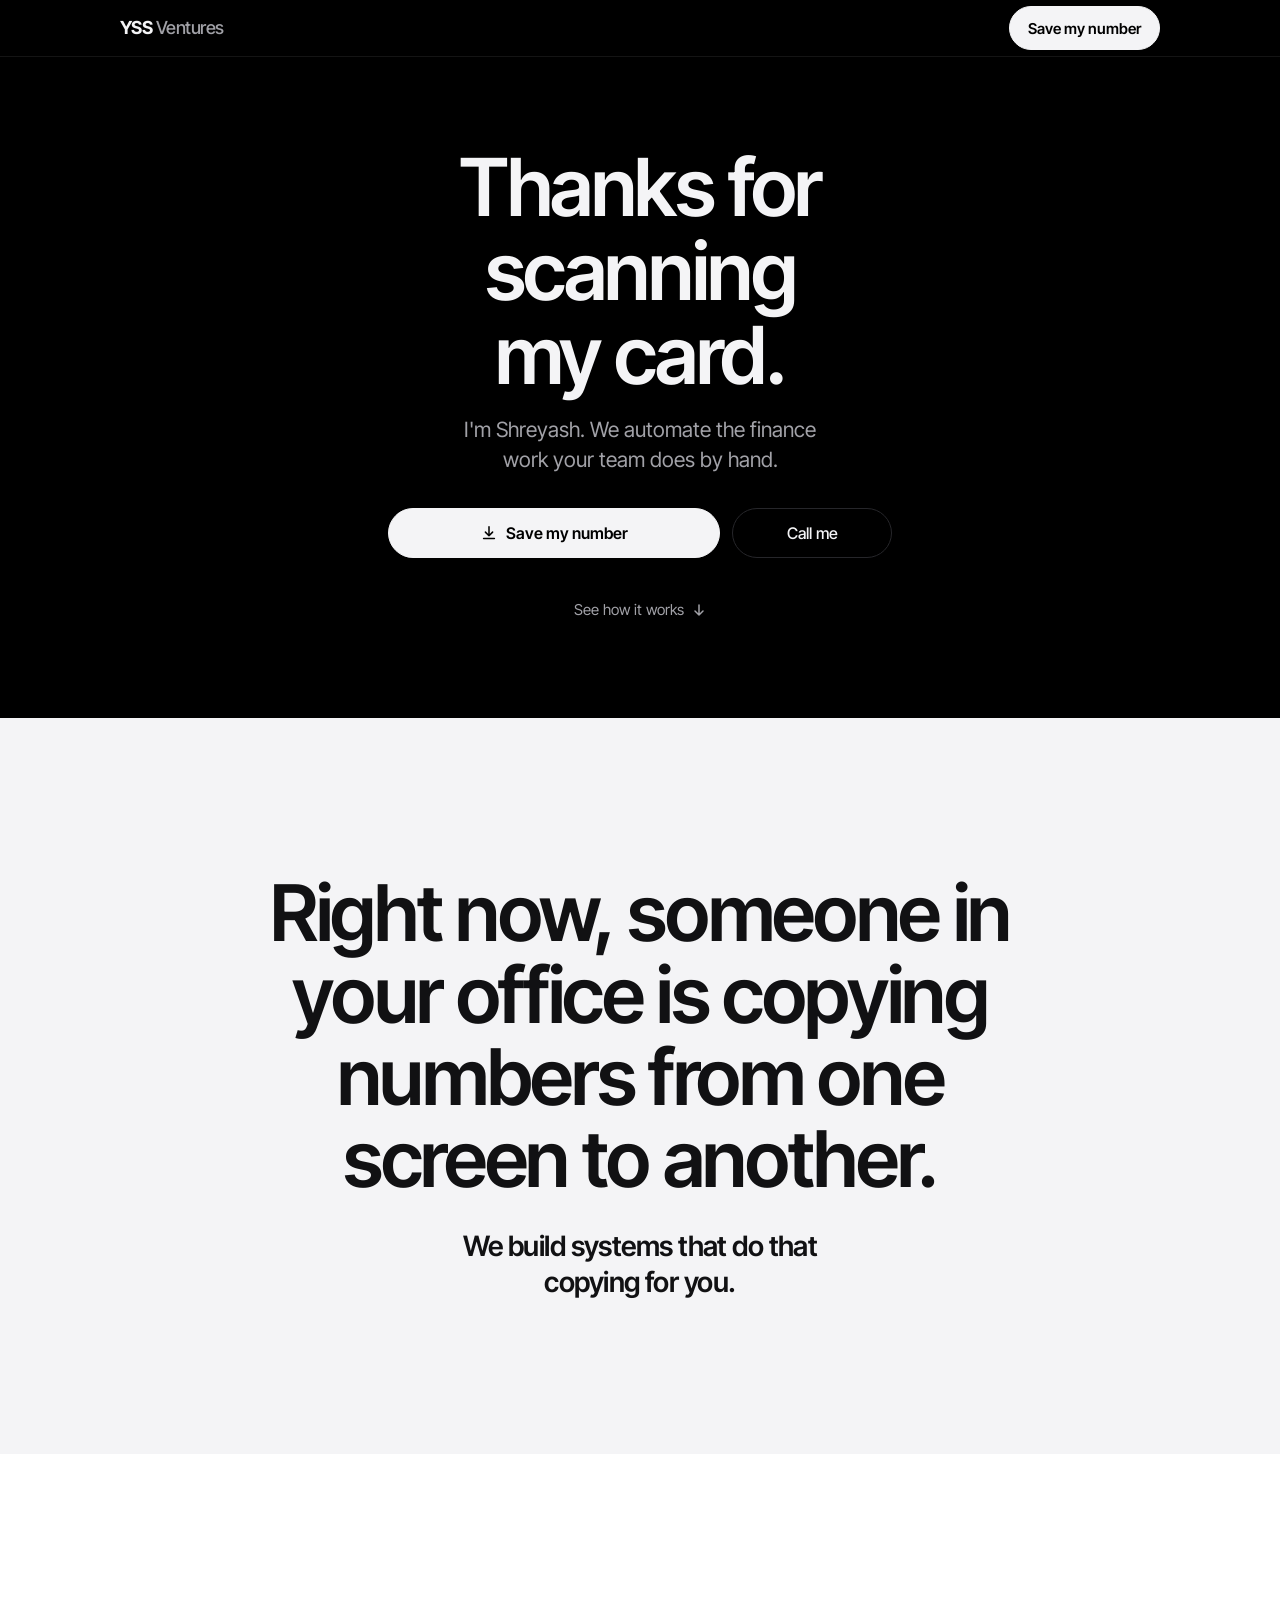
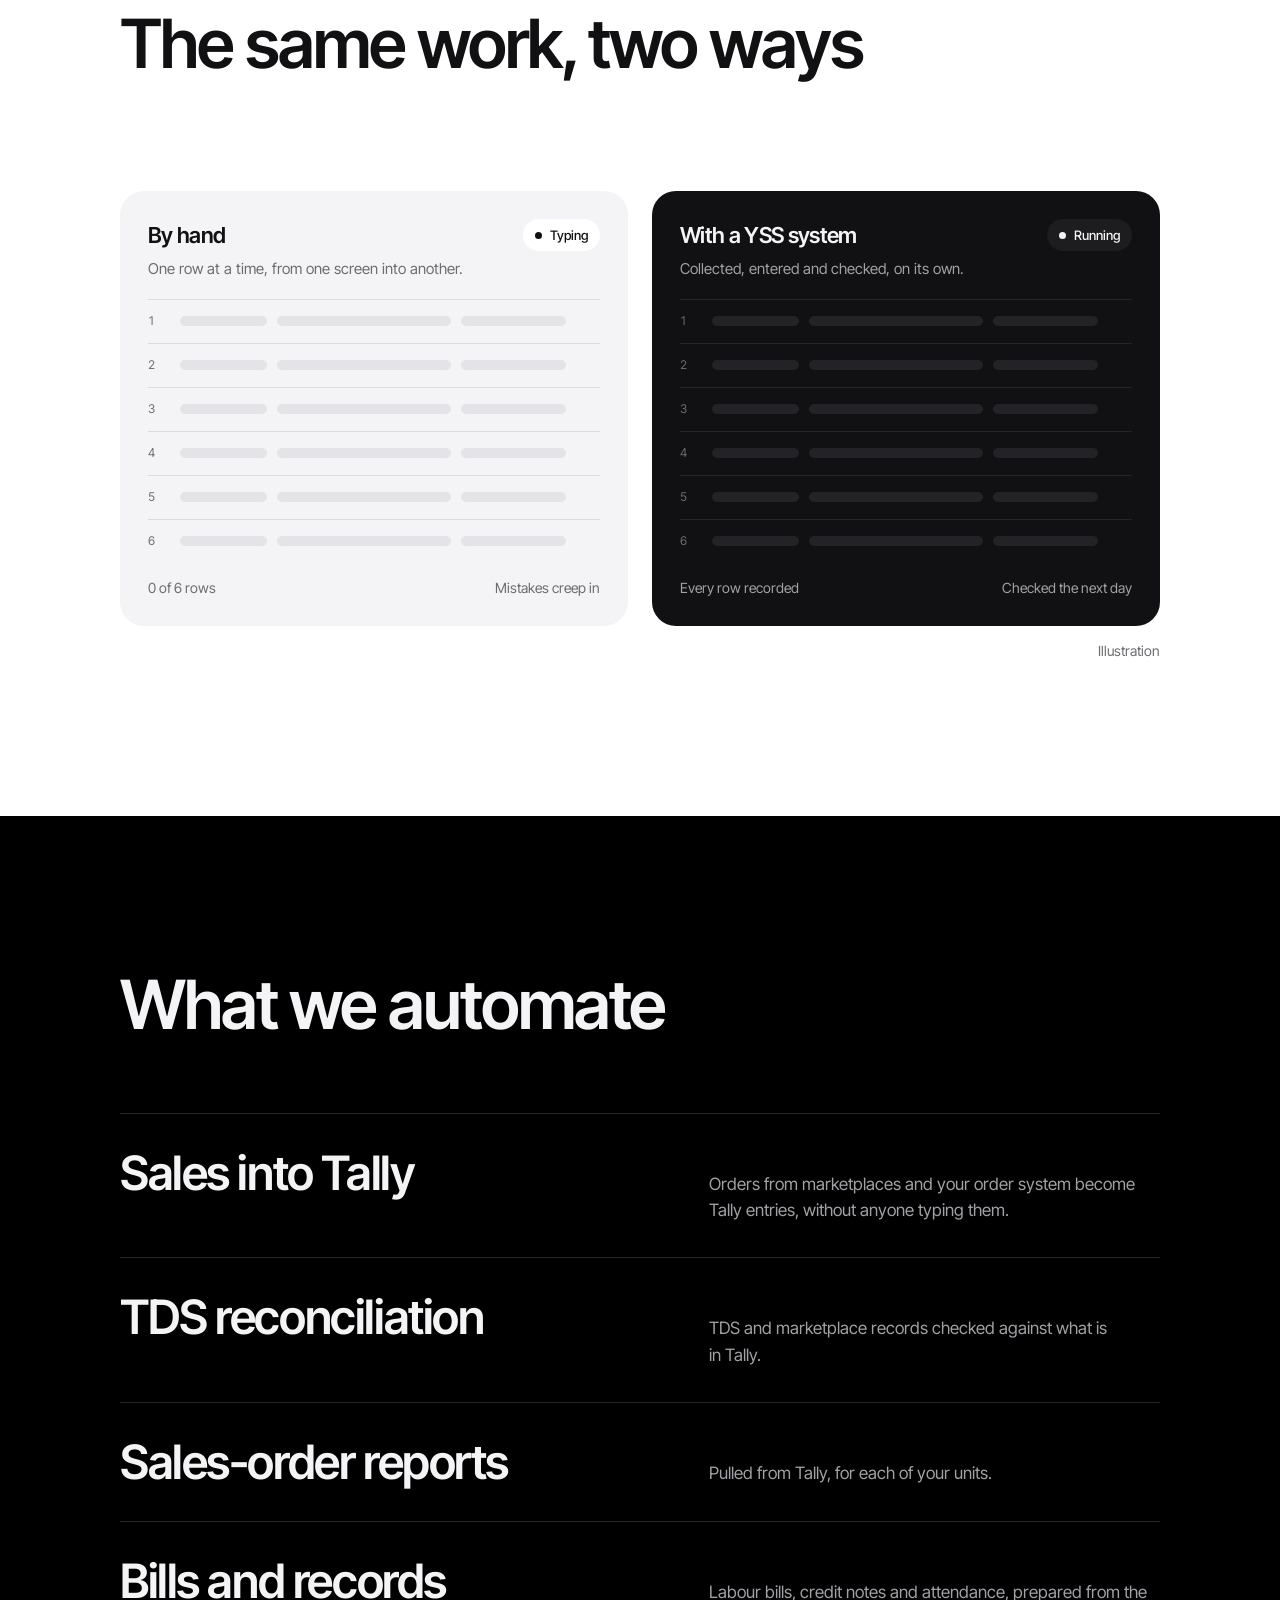
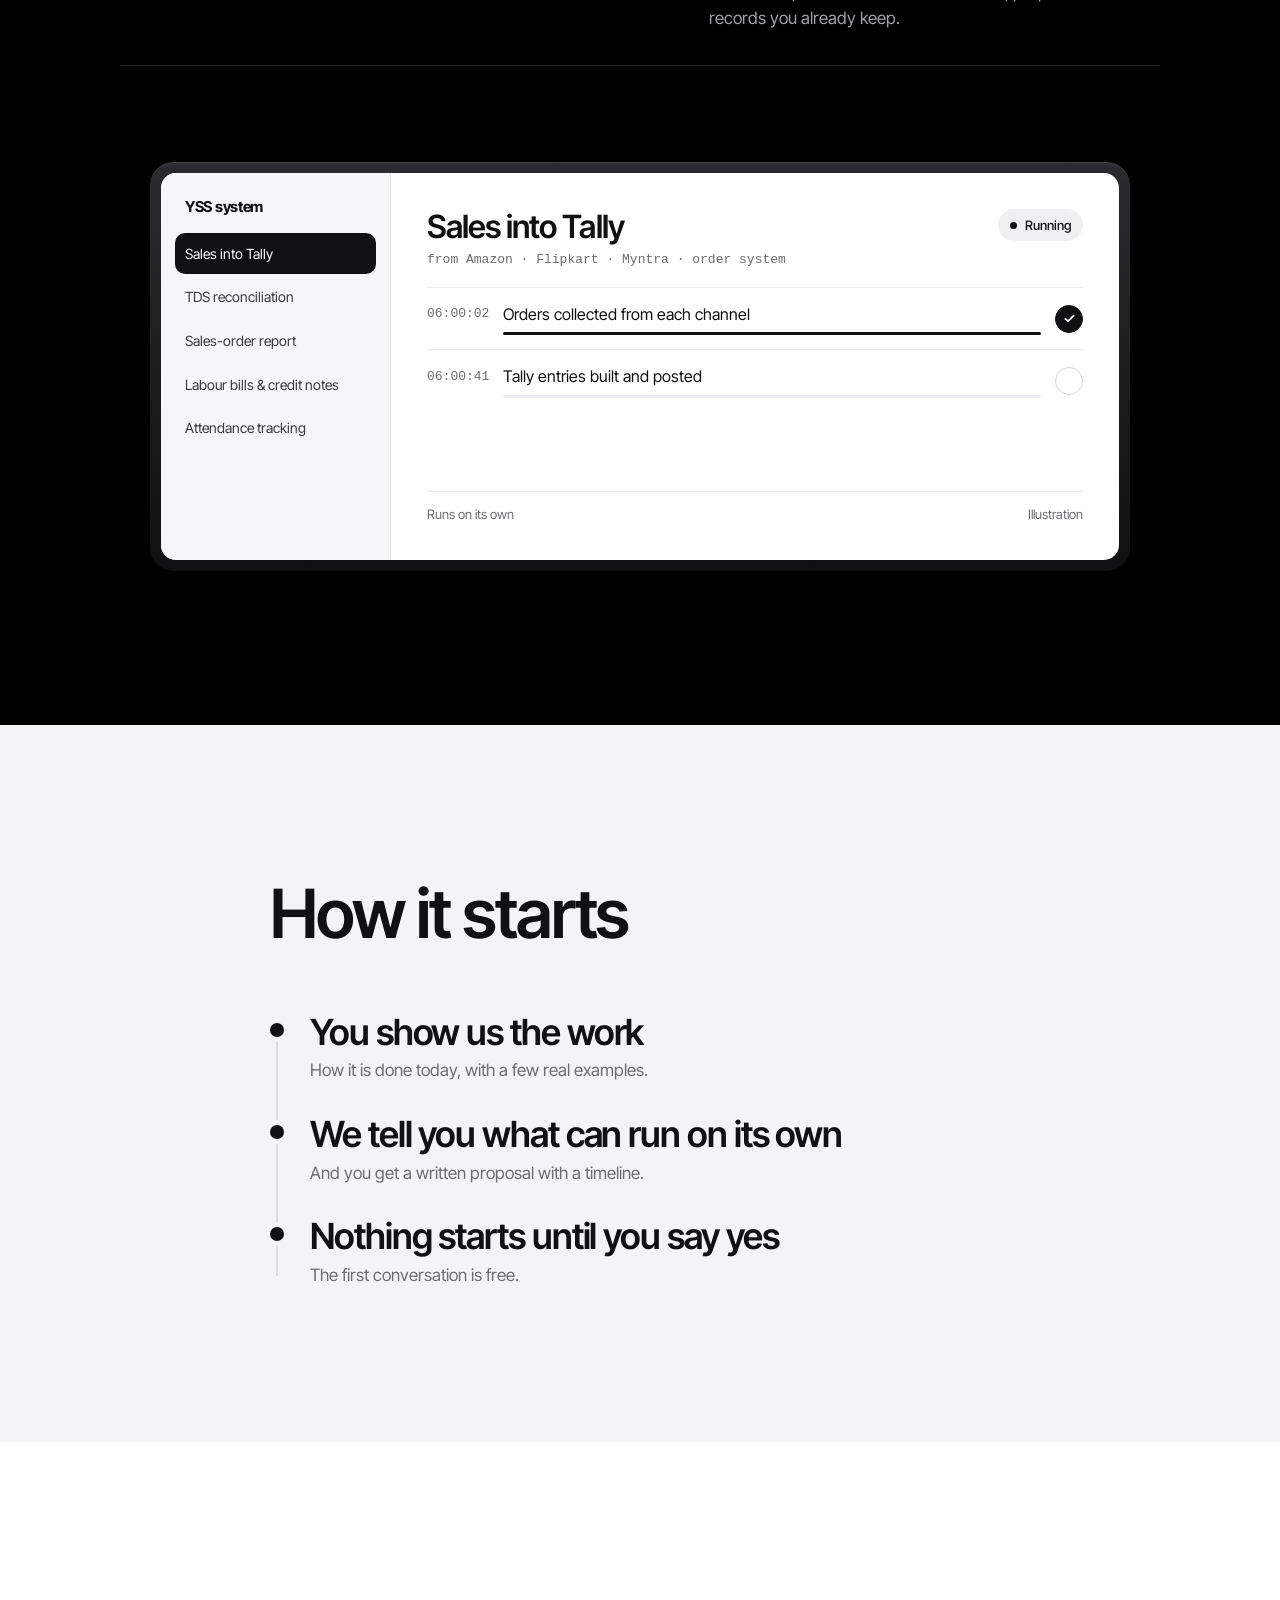
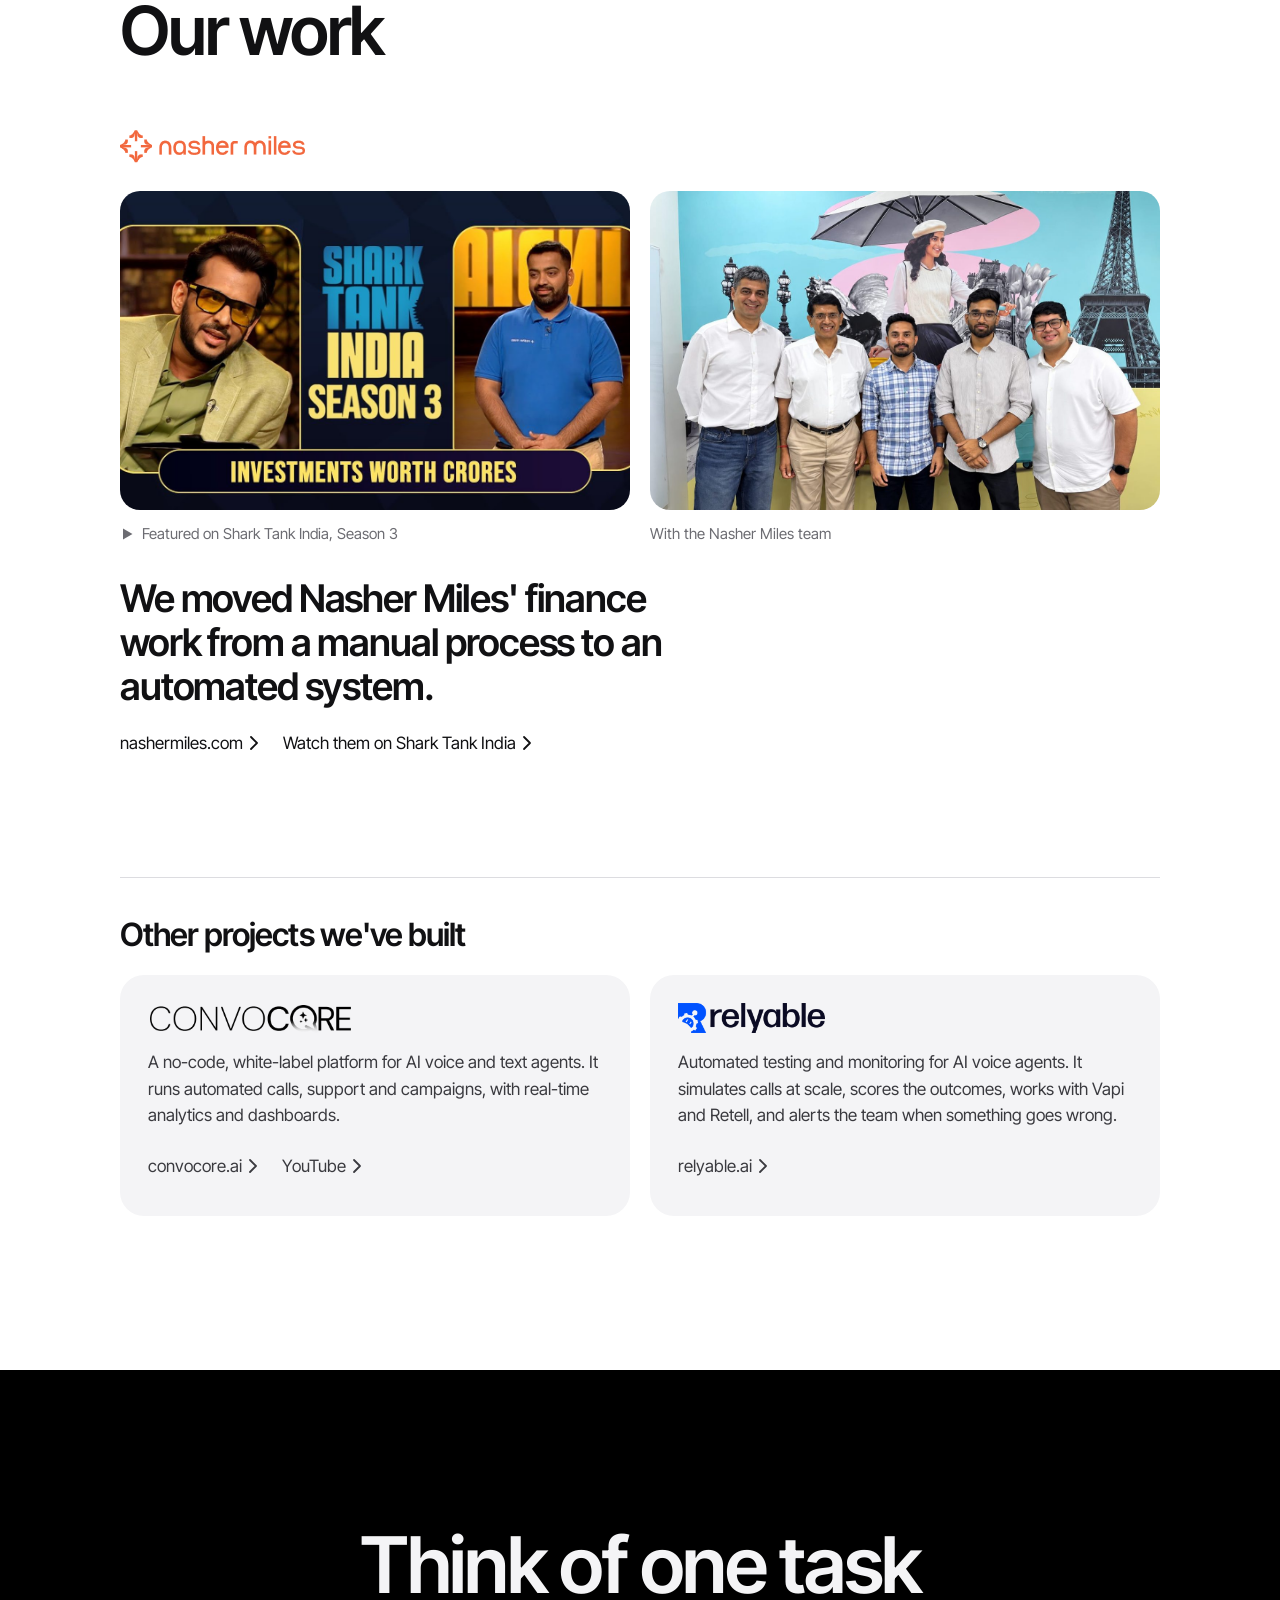
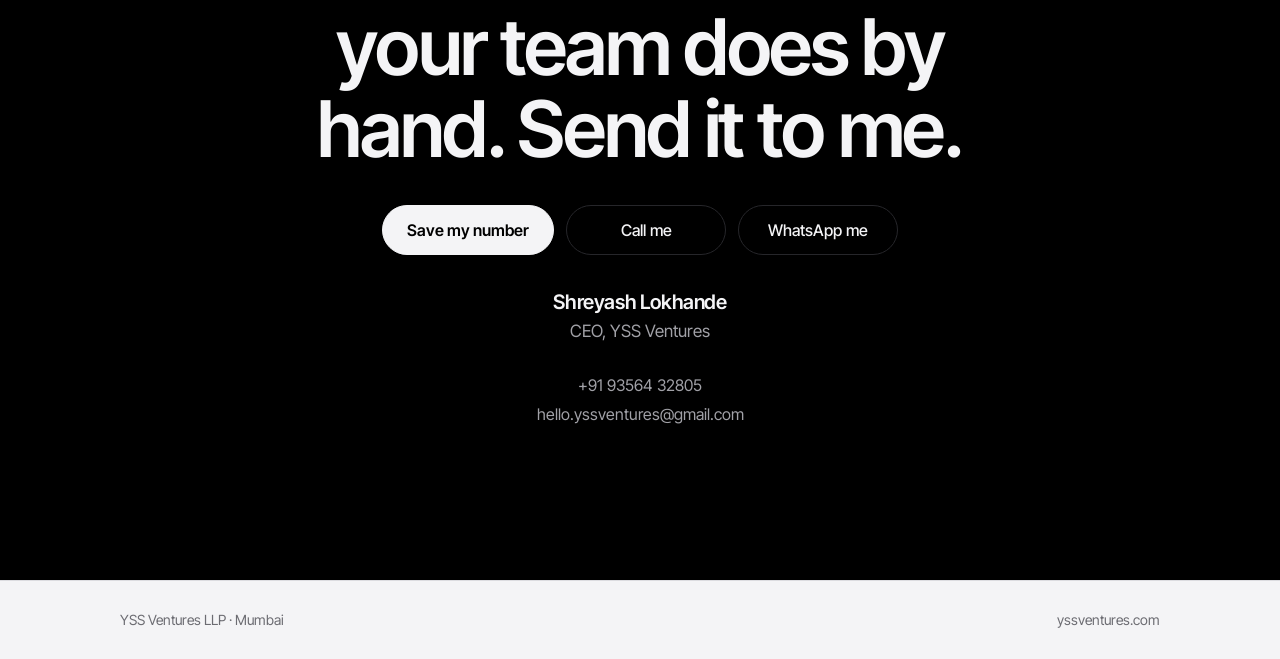
==== card/index.html @ ba441ec0 "Card page: remove the 30-second video section for now" ====
<!doctype html>
<html lang="en">
<head>
<meta charset="utf-8">
<meta name="viewport" content="width=device-width, initial-scale=1, viewport-fit=cover">
<title>Shreyash Lokhande · YSS Ventures</title>
<meta name="description" content="Thanks for scanning my card. We automate the finance work your team does by hand. Save my number or call me.">
<meta name="theme-color" content="#000000">
<meta property="og:title" content="Shreyash Lokhande · YSS Ventures">
<meta property="og:description" content="We automate the finance work your team does by hand.">
<meta property="og:url" content="https://yssventures.com/card/">
<meta property="og:type" content="website">
<meta name="robots" content="noindex">
<link rel="icon" href="data:image/svg+xml,%3Csvg xmlns='http://www.w3.org/2000/svg' viewBox='0 0 32 32'%3E%3Crect width='32' height='32' rx='7' fill='%23000'/%3E%3Ctext x='16' y='22' text-anchor='middle' font-family='Arial' font-weight='700' font-size='15' fill='%23fff'%3EY%3C/text%3E%3C/svg%3E">
<link rel="preload" href="/assets/inter-tight.woff2" as="font" type="font/woff2" crossorigin>
<link rel="stylesheet" href="/assets/site.css?v=3">
<link rel="stylesheet" href="card.css?v=4">
</head>
<body>

<header class="nav">
  <div class="wrap nav-in">
    <a class="mark" href="/">YSS <span>Ventures</span></a>
    <a class="btn" href="shreyash-lokhande.vcf" download="Shreyash Lokhande - YSS Ventures.vcf">Save my number</a>
  </div>
</header>

<main>
  <!-- 1. Thanks -->
  <section class="card-hero dark" aria-labelledby="title">
    <div class="wrap center">
      <h1 id="title">Thanks for scanning my card.</h1>
      <p class="sec-lede">I'm Shreyash. We automate the finance work your team does by hand.</p>
      <div class="btns">
        <a class="btn primary" href="shreyash-lokhande.vcf" download="Shreyash Lokhande - YSS Ventures.vcf">
          <svg width="18" height="18" viewBox="0 0 20 20" fill="none" aria-hidden="true"><path d="M10 3v10m0 0l-4-4m4 4l4-4M4 16h12" stroke="currentColor" stroke-width="1.7" stroke-linecap="round" stroke-linejoin="round"/></svg>
          Save my number
        </a>
        <a class="btn" href="tel:+919356432805">Call me</a>
      </div>
      <p class="scroll-hint">See how it works <svg width="14" height="14" viewBox="0 0 14 14" fill="none" aria-hidden="true"><path d="M7 2v10m0 0L3 8m4 4l4-4" stroke="currentColor" stroke-width="1.5" stroke-linecap="round" stroke-linejoin="round"/></svg></p>
    </div>
  </section>

  <!-- 3. The statement -->
  <section class="sec light statement" aria-labelledby="st-title">
    <div class="wrap center">
      <h2 class="scrub" id="st-title">Right now, someone in your office is copying numbers from one screen to another.</h2>
      <p class="then reveal">We build systems that do that copying for you.</p>
    </div>
  </section>

  <!-- 4. The same work, by hand and by a system -->
  <section class="sec white" aria-labelledby="vs-title">
    <div class="wrap">
      <h2 class="sec-title reveal" id="vs-title">The same work, two ways</h2>
      <p class="sec-lede reveal">Sales from your marketplaces, entered into Tally.</p>
      <div class="versus reveal">
        <div class="pane manual" id="pane-manual">
          <div class="pane-head"><h3>By hand</h3><span class="chip" id="chip-manual">Typing</span></div>
          <p class="pane-sub">One row at a time, from one screen into another.</p>
          <ol class="rows" aria-hidden="true">
            <li><span class="n">1</span><span class="c"><i></i><span class="caret"></span></span><span class="c"><i></i></span><span class="c"><i></i></span><span class="ok"></span></li>
            <li><span class="n">2</span><span class="c"><i></i></span><span class="c"><i></i></span><span class="c"><i></i></span><span class="ok"></span></li>
            <li><span class="n">3</span><span class="c"><i></i></span><span class="c"><i></i></span><span class="c"><i></i></span><span class="ok"></span></li>
            <li><span class="n">4</span><span class="c"><i></i></span><span class="c"><i></i></span><span class="c"><i></i></span><span class="ok"></span></li>
            <li><span class="n">5</span><span class="c"><i></i></span><span class="c"><i></i></span><span class="c"><i></i></span><span class="ok"></span></li>
            <li><span class="n">6</span><span class="c"><i></i></span><span class="c"><i></i></span><span class="c"><i></i></span><span class="ok"></span></li>
          </ol>
          <div class="pane-foot"><span id="count-manual">0 of 6 rows</span><span>Mistakes creep in</span></div>
        </div>
        <div class="pane auto" id="pane-auto">
          <div class="pane-head"><h3>With a YSS system</h3><span class="chip" id="chip-auto">Running</span></div>
          <p class="pane-sub">Collected, entered and checked, on its own.</p>
          <ol class="rows" aria-hidden="true">
            <li><span class="n">1</span><span class="c"><i></i></span><span class="c"><i></i></span><span class="c"><i></i></span><span class="ok"><svg width="12" height="12" viewBox="0 0 16 16" fill="none"><path d="M3 8.5l3.2 3L13 4.5" stroke="currentColor" stroke-width="2.4" stroke-linecap="round" stroke-linejoin="round"/></svg></span></li>
            <li><span class="n">2</span><span class="c"><i></i></span><span class="c"><i></i></span><span class="c"><i></i></span><span class="ok"><svg width="12" height="12" viewBox="0 0 16 16" fill="none"><path d="M3 8.5l3.2 3L13 4.5" stroke="currentColor" stroke-width="2.4" stroke-linecap="round" stroke-linejoin="round"/></svg></span></li>
            <li><span class="n">3</span><span class="c"><i></i></span><span class="c"><i></i></span><span class="c"><i></i></span><span class="ok"><svg width="12" height="12" viewBox="0 0 16 16" fill="none"><path d="M3 8.5l3.2 3L13 4.5" stroke="currentColor" stroke-width="2.4" stroke-linecap="round" stroke-linejoin="round"/></svg></span></li>
            <li><span class="n">4</span><span class="c"><i></i></span><span class="c"><i></i></span><span class="c"><i></i></span><span class="ok"><svg width="12" height="12" viewBox="0 0 16 16" fill="none"><path d="M3 8.5l3.2 3L13 4.5" stroke="currentColor" stroke-width="2.4" stroke-linecap="round" stroke-linejoin="round"/></svg></span></li>
            <li><span class="n">5</span><span class="c"><i></i></span><span class="c"><i></i></span><span class="c"><i></i></span><span class="ok"><svg width="12" height="12" viewBox="0 0 16 16" fill="none"><path d="M3 8.5l3.2 3L13 4.5" stroke="currentColor" stroke-width="2.4" stroke-linecap="round" stroke-linejoin="round"/></svg></span></li>
            <li><span class="n">6</span><span class="c"><i></i></span><span class="c"><i></i></span><span class="c"><i></i></span><span class="ok"><svg width="12" height="12" viewBox="0 0 16 16" fill="none"><path d="M3 8.5l3.2 3L13 4.5" stroke="currentColor" stroke-width="2.4" stroke-linecap="round" stroke-linejoin="round"/></svg></span></li>
          </ol>
          <div class="pane-foot"><span>Every row recorded</span><span>Checked the next day</span></div>
        </div>
      </div>
      <p class="versus-note">Illustration</p>
    </div>
  </section>

  <!-- 5. What we automate -->
  <section class="sec dark" aria-labelledby="jobs-title">
    <div class="wrap">
      <h2 class="sec-title reveal" id="jobs-title">What we automate</h2>
      <ul class="jobs">
        <li class="reveal"><h3>Sales into Tally</h3><p>Orders from marketplaces and your order system become Tally entries, without anyone typing them.</p></li>
        <li class="reveal"><h3>TDS reconciliation</h3><p>TDS and marketplace records checked against what is in Tally.</p></li>
        <li class="reveal"><h3>Sales-order reports</h3><p>Pulled from Tally, for each of your units.</p></li>
        <li class="reveal"><h3>Bills and records</h3><p>Labour bills, credit notes and attendance, prepared from the records you already keep.</p></li>
      </ul>

      <div class="stage">
        <figure class="device" aria-label="Illustration: a YSS system working through finance jobs">
          <div class="screen">
            <div class="app">
              <aside class="app-side" aria-hidden="true">
                <p class="app-brand">YSS system</p>
                <ul class="app-jobs" id="jobs">
                  <li class="on">Sales into Tally</li>
                  <li>TDS reconciliation</li>
                  <li>Sales-order report</li>
                  <li>Labour bills &amp; credit notes</li>
                  <li>Attendance tracking</li>
                </ul>
              </aside>
              <div class="app-main">
                <div class="app-top">
                  <div>
                    <p class="app-job" id="job">Sales into Tally</p>
                    <p class="app-from" id="from">from Amazon · Flipkart · Myntra · order system</p>
                  </div>
                  <span class="app-state" id="state">Posted</span>
                </div>
                <ol class="app-steps" id="steps">
                  <li class="done"><time>06:00:02</time><span class="st-label">Orders collected from each channel</span><span class="tick" aria-hidden="true"><svg width="13" height="13" viewBox="0 0 16 16" fill="none"><path d="M3 8.5l3.2 3L13 4.5" stroke="currentColor" stroke-width="2.2" stroke-linecap="round" stroke-linejoin="round"/></svg></span><span class="bar"><i></i></span></li>
                  <li class="done"><time>06:00:41</time><span class="st-label">Tally entries built and posted</span><span class="tick" aria-hidden="true"><svg width="13" height="13" viewBox="0 0 16 16" fill="none"><path d="M3 8.5l3.2 3L13 4.5" stroke="currentColor" stroke-width="2.2" stroke-linecap="round" stroke-linejoin="round"/></svg></span><span class="bar"><i></i></span></li>
                  <li class="done"><time>06:01:07</time><span class="st-label">Next-day check against Tally</span><span class="tick" aria-hidden="true"><svg width="13" height="13" viewBox="0 0 16 16" fill="none"><path d="M3 8.5l3.2 3L13 4.5" stroke="currentColor" stroke-width="2.2" stroke-linecap="round" stroke-linejoin="round"/></svg></span><span class="bar"><i></i></span></li>
                </ol>
                <div class="app-foot"><span>Runs on its own</span><span>Illustration</span></div>
              </div>
            </div>
          </div>
        </figure>
      </div>
    </div>
  </section>

  <!-- 6. How it starts -->
  <section class="sec light" aria-labelledby="starts-title">
    <div class="wrap narrow">
      <h2 class="sec-title reveal" id="starts-title">How it starts</h2>
      <ol class="starts">
        <li class="reveal"><h3>You show us the work</h3><p>How it is done today, with a few real examples.</p></li>
        <li class="reveal"><h3>We tell you what can run on its own</h3><p>And you get a written proposal with a timeline.</p></li>
        <li class="reveal"><h3>Nothing starts until you say yes</h3><p>The first conversation is free.</p></li>
      </ol>
    </div>
  </section>

  <!-- 7. Proof -->
  <section class="sec white" aria-labelledby="proof-title">
    <div class="wrap">
      <h2 class="sec-title reveal" id="proof-title">Our work</h2>
      <div class="nm reveal">
        <img class="nm-logo" src="/assets/work/nasher-miles-logo.png" width="185" height="33" alt="Nasher Miles">
        <div class="nm-media">
          <a class="nm-shot" href="https://www.youtube.com/watch?v=BbzB5y7CjRY" rel="noopener">
            <div class="frame"><img src="/assets/work/nasher-miles-shark-tank.jpg" width="1280" height="720" alt="Nasher Miles on Shark Tank India, Season 3" loading="lazy"></div>
            <span class="nm-cap"><svg width="14" height="14" viewBox="0 0 14 14" aria-hidden="true"><path d="M3 1.5v11l9.5-5.5z" fill="currentColor"/></svg> Featured on Shark Tank India, Season 3</span>
          </a>
          <figure class="nm-shot">
            <div class="frame"><img src="/assets/work/nasher-miles-team.jpg" width="1400" height="1050" alt="The YSS Ventures team with the Nasher Miles team" loading="lazy"></div>
            <figcaption class="nm-cap">With the Nasher Miles team</figcaption>
          </figure>
        </div>
        <p class="nm-line">We moved Nasher Miles' finance work from a manual process to an automated system.</p>
        <p class="nm-links"><a class="more" href="https://nashermiles.com" rel="noopener">nashermiles.com <svg width="10" height="16" viewBox="0 0 10 16" fill="none" aria-hidden="true"><path d="M2 2l6 6-6 6" stroke="currentColor" stroke-width="1.8" stroke-linecap="round" stroke-linejoin="round"/></svg></a><a class="more" href="https://www.youtube.com/watch?v=BbzB5y7CjRY" rel="noopener">Watch them on Shark Tank India <svg width="10" height="16" viewBox="0 0 10 16" fill="none" aria-hidden="true"><path d="M2 2l6 6-6 6" stroke="currentColor" stroke-width="1.8" stroke-linecap="round" stroke-linejoin="round"/></svg></a></p>
      </div>
      <div class="projects">
        <h3 class="projects-title reveal">Other projects we've built</h3>
        <div class="proj-grid">
          <article class="proj reveal">
            <img src="/assets/work/convocore-logo.png" width="1216" height="178" alt="Convocore" loading="lazy">
            <p>A no-code, white-label platform for AI voice and text agents. It runs automated calls, support and campaigns, with real-time analytics and dashboards.</p>
            <p class="proj-links"><a class="more" href="https://convocore.ai" rel="noopener">convocore.ai <svg width="10" height="16" viewBox="0 0 10 16" fill="none" aria-hidden="true"><path d="M2 2l6 6-6 6" stroke="currentColor" stroke-width="1.8" stroke-linecap="round" stroke-linejoin="round"/></svg></a><a class="more" href="https://www.youtube.com/@convocore-ai" rel="noopener">YouTube <svg width="10" height="16" viewBox="0 0 10 16" fill="none" aria-hidden="true"><path d="M2 2l6 6-6 6" stroke="currentColor" stroke-width="1.8" stroke-linecap="round" stroke-linejoin="round"/></svg></a></p>
          </article>
          <article class="proj reveal">
            <img src="/assets/work/relyable-logo.png" width="500" height="102" alt="Relyable" loading="lazy">
            <p>Automated testing and monitoring for AI voice agents. It simulates calls at scale, scores the outcomes, works with Vapi and Retell, and alerts the team when something goes wrong.</p>
            <p class="proj-links"><a class="more" href="https://relyable.ai" rel="noopener">relyable.ai <svg width="10" height="16" viewBox="0 0 10 16" fill="none" aria-hidden="true"><path d="M2 2l6 6-6 6" stroke="currentColor" stroke-width="1.8" stroke-linecap="round" stroke-linejoin="round"/></svg></a></p>
          </article>
        </div>
      </div>
    </div>
  </section>

  <!-- 8. The ask -->
  <section class="sec dark ask" aria-labelledby="ask-title">
    <div class="wrap center">
      <h2 class="grow" id="ask-title">Think of one task your team does by hand. Send it to me.</h2>
      <div class="btns">
        <a class="btn primary" href="shreyash-lokhande.vcf" download="Shreyash Lokhande - YSS Ventures.vcf">Save my number</a>
        <a class="btn" href="tel:+919356432805">Call me</a>
        <a class="btn" href="https://wa.me/919356432805?text=Hi%20Shreyash%2C%20I%20scanned%20your%20card.%20Here%20is%20a%20task%20my%20team%20does%20by%20hand%3A%20" rel="noopener">WhatsApp me</a>
      </div>
      <div class="who">
        <strong>Shreyash Lokhande</strong>
        <span>CEO, YSS Ventures</span>
        <div class="lines">
          <span>+91 93564 32805</span>
          <span>hello.yssventures@gmail.com</span>
        </div>
      </div>
    </div>
  </section>
</main>

<footer class="foot light">
  <div class="wrap"><span>YSS Ventures LLP · Mumbai</span><a href="/">yssventures.com</a></div>
</footer>

<script src="/assets/site.js?v=3"></script>
<script src="/assets/vendor/gsap.min.js"></script>
<script src="/assets/vendor/ScrollTrigger.min.js"></script>
<script src="card.js?v=4"></script>
</body>
</html>
---- assets/site.css ----
/*
 * YSS Ventures: the shared look for the home page and /card. Apple-style monochrome (D-036):
 * black stages and light-grey pages, very large type, one product shot of a YSS system at work.
 * Reference: INTERNAL LIFE OS/assets/web/looks/2026-10-05-apple-monochrome.html
 */
@font-face {
  font-family: "Inter Tight";
  src: url("inter-tight.woff2") format("woff2");
  font-weight: 400 700;
  font-display: swap;
}

:root {
  --black: #000000;
  --panel: #111113;
  --paper: #f4f4f6;
  --white: #ffffff;
  --ink: #111113;
  --ink-2: #3a3a3f;
  --muted: #6c6c72;
  --line: #dcdce0;
  --on-dark: #f4f4f6;
  --muted-dark: #a1a1a7;
  --line-dark: #26262a;
  --font: "Inter Tight", -apple-system, BlinkMacSystemFont, "Segoe UI", Roboto, "Helvetica Neue", Arial, sans-serif;
  --mono: ui-monospace, "SF Mono", "Cascadia Mono", Consolas, monospace;
  --ease: cubic-bezier(0.22, 1, 0.36, 1);
}

* { box-sizing: border-box; }
html { -webkit-text-size-adjust: 100%; scroll-behavior: smooth; scroll-padding-top: 72px; }
body {
  margin: 0;
  background: var(--black);
  color: var(--on-dark);
  font-family: var(--font);
  font-size: 1.0625rem;
  line-height: 1.55;
  -webkit-font-smoothing: antialiased;
}
h1, h2, h3, p, ul, ol, figure, dl, dd { margin: 0; }
ul, ol { padding: 0; list-style: none; }
h1, h2, h3 { font-weight: 600; letter-spacing: -0.03em; line-height: 1.05; text-wrap: balance; }
p { text-wrap: pretty; }
a { color: inherit; }
::selection { background: var(--ink); color: var(--white); }
.dark ::selection { background: var(--on-dark); color: var(--black); }
:focus-visible { outline: 2px solid currentColor; outline-offset: 3px; }
@media (prefers-reduced-motion: reduce) { html { scroll-behavior: auto; } }

.wrap { width: 100%; max-width: 1120px; margin-inline: auto; padding-inline: clamp(20px, 5vw, 40px); }
.narrow { max-width: 820px; }
.center { text-align: center; }
.dark { background: var(--black); color: var(--on-dark); }
.light { background: var(--paper); color: var(--ink); }
.white { background: var(--white); color: var(--ink); }
.sr-only { position: absolute; width: 1px; height: 1px; overflow: hidden; clip: rect(0 0 0 0); white-space: nowrap; }

/* ---------- Navigation ---------- */
.nav {
  position: sticky;
  z-index: 40;
  top: 0;
  padding-top: env(safe-area-inset-top, 0px);
  background: rgb(0 0 0 / 0.92);
  -webkit-backdrop-filter: saturate(180%) blur(20px);
  backdrop-filter: saturate(180%) blur(20px);
  border-bottom: 1px solid rgb(255 255 255 / 0.08);
  color: var(--on-dark);
}
.nav-in { display: flex; align-items: center; justify-content: space-between; gap: 16px; height: 56px; }
.mark { font-size: 1.125rem; font-weight: 700; letter-spacing: -0.03em; text-decoration: none; white-space: nowrap; }
.mark span { font-weight: 500; color: var(--muted-dark); }
.nav-links { display: none; gap: 4px; }
.nav-links a { display: inline-flex; align-items: center; min-height: 44px; padding: 0 12px; font-size: 0.9375rem; color: var(--muted-dark); text-decoration: none; transition: color 0.3s; }
.nav-links a:hover { color: var(--on-dark); }
@media (min-width: 860px) { .nav-links { display: flex; } }

/* ---------- Buttons ---------- */
.btn {
  display: inline-flex;
  align-items: center;
  justify-content: center;
  gap: 8px;
  min-height: 50px;
  padding: 0 24px;
  border: 1px solid currentColor;
  border-radius: 999px;
  background: transparent;
  font: 500 1rem/1 var(--font);
  text-decoration: none;
  touch-action: manipulation;
  transition: transform 0.3s var(--ease), opacity 0.3s;
}
.btn:hover { transform: scale(1.03); }
.btn:active { transform: scale(0.97); }
.dark .btn { border-color: var(--line-dark); color: var(--on-dark); }
.dark .btn.primary { border-color: var(--on-dark); background: var(--on-dark); color: var(--black); font-weight: 600; }
.light .btn, .white .btn { border-color: var(--ink); color: var(--ink); }
.light .btn.primary, .white .btn.primary { background: var(--ink); color: var(--white); font-weight: 600; }
.nav .btn { min-height: 44px; padding: 0 18px; border-color: var(--on-dark); background: var(--on-dark); color: var(--black); font-size: 0.9375rem; font-weight: 600; }
.btns { display: flex; flex-wrap: wrap; gap: 12px; }
.center .btns { justify-content: center; }
.more { display: inline-flex; align-items: center; gap: 6px; min-height: 44px; text-decoration: none; }
.more:hover { text-decoration: underline; text-underline-offset: 0.22em; }

/* ---------- Sections ---------- */
.sec { padding-block: clamp(88px, 12vw, 160px); }
.sec-title { font-size: clamp(2.2rem, 1.2rem + 3.8vw, 4.25rem); }
.sec-lede { max-width: 42ch; margin-top: 18px; font-size: clamp(1.125rem, 1.05rem + 0.4vw, 1.3125rem); line-height: 1.45; color: var(--muted); }
.center .sec-lede { margin-inline: auto; }
.dark .sec-lede { color: var(--muted-dark); }

/* ---------- Hero ---------- */
.hero { overflow: hidden; padding-top: clamp(64px, 10vw, 128px); padding-bottom: clamp(64px, 9vw, 120px); }
.hero h1 { max-width: 14ch; margin-inline: auto; font-size: clamp(2.7rem, 1.2rem + 6.2vw, 6rem); }
.hero .sec-lede { max-width: 38ch; }
.hero .btns { margin-top: 36px; }

/* The product shot: a YSS system working through real jobs (illustration) */
.stage { margin-top: clamp(56px, 8vw, 96px); perspective: 1600px; }
.device {
  max-width: 980px;
  margin-inline: auto;
  padding: clamp(6px, 0.9vw, 11px);
  border-radius: clamp(16px, 2vw, 24px);
  background: linear-gradient(180deg, #2b2b2f, #101012);
  box-shadow: inset 0 1px 0 rgb(255 255 255 / 0.12), 0 50px 100px -50px rgb(0 0 0 / 0.9);
  transform-origin: 50% 0;
}
.screen { overflow: hidden; border-radius: clamp(10px, 1.3vw, 15px); background: var(--white); color: var(--ink); text-align: left; }
.app { display: grid; }
@media (min-width: 760px) { .app { grid-template-columns: 230px minmax(0, 1fr); } }
.app-side { display: none; padding: 22px 14px; background: #f6f6f8; border-right: 1px solid #e7e7eb; }
@media (min-width: 760px) { .app-side { display: block; } }
.app-brand { padding: 0 10px 14px; font-size: 0.9375rem; font-weight: 700; letter-spacing: -0.02em; }
.app-jobs { display: grid; gap: 2px; }
.app-jobs li { padding: 10px; border-radius: 10px; font-size: 0.875rem; color: var(--ink-2); transition: background-color 0.45s var(--ease), color 0.45s var(--ease); }
.app-jobs li.on { background: var(--ink); color: var(--white); }
.app-main { display: flex; flex-direction: column; gap: 16px; min-width: 0; padding: clamp(18px, 3vw, 36px); }
.app-top { display: flex; align-items: flex-start; justify-content: space-between; gap: 12px; }
.app-job { font-size: clamp(1.3rem, 1rem + 1.3vw, 2rem); font-weight: 600; letter-spacing: -0.03em; line-height: 1.1; }
.app-from { margin-top: 6px; font-family: var(--mono); font-size: 0.8125rem; color: var(--muted); }
.app-state { display: inline-flex; flex: none; align-items: center; gap: 8px; padding: 6px 12px; border-radius: 999px; background: #f0f0f3; font-size: 0.8125rem; font-weight: 500; white-space: nowrap; }
.app-state::before { content: ""; width: 7px; height: 7px; border-radius: 50%; background: var(--ink); }
.app-state.run::before { animation: breathe 1.1s ease-in-out infinite; }
@keyframes breathe { 50% { opacity: 0.2; } }
.app-steps li { display: grid; grid-template-columns: auto minmax(0, 1fr) auto; align-items: center; gap: 6px 14px; padding-block: 14px; border-top: 1px solid #ececf0; transition: opacity 0.4s var(--ease), transform 0.4s var(--ease); }
.app-steps li.wait { opacity: 0; transform: translateY(10px); }
.app-steps time { font-family: var(--mono); font-size: 0.8125rem; color: var(--muted); font-variant-numeric: tabular-nums; }
.st-label { min-width: 0; font-size: 1rem; }
.bar { grid-column: 2; height: 3px; overflow: hidden; border-radius: 3px; background: #ececf0; }
.bar i { display: block; height: 100%; background: var(--ink); transform: scaleX(0); transform-origin: left; transition: transform 0.9s cubic-bezier(0.65, 0, 0.35, 1); }
.done .bar i { transform: scaleX(1); }
.tick { display: grid; grid-row: 1 / span 2; grid-column: 3; place-items: center; width: 28px; height: 28px; border: 1.5px solid #d6d6db; border-radius: 50%; color: transparent; transition: background-color 0.3s, border-color 0.3s, color 0.3s; }
.done .tick { background: var(--ink); border-color: var(--ink); color: var(--white); }
.js .done .tick { transition-delay: 0.85s; }
.app-foot { display: flex; justify-content: space-between; gap: 12px; padding-top: 12px; border-top: 1px solid #ececf0; font-size: 0.8125rem; color: var(--muted); }

/* ---------- What we do ---------- */
.cols { display: grid; margin-top: clamp(48px, 7vw, 80px); border-top: 1px solid var(--line); }
@media (min-width: 700px) { .cols { grid-template-columns: repeat(2, minmax(0, 1fr)); } }
@media (min-width: 1000px) { .cols { grid-template-columns: repeat(4, minmax(0, 1fr)); } }
.col { display: grid; align-content: start; gap: 10px; padding: 32px 24px 32px 0; border-bottom: 1px solid var(--line); }
@media (min-width: 1000px) { .col { border-bottom: 0; padding-right: 28px; } .col + .col { padding-left: 28px; border-left: 1px solid var(--line); } }
.col svg { width: 36px; height: 36px; margin-bottom: 8px; color: var(--ink); }
.col h3 { font-size: 1.5rem; }
.col p { color: var(--muted); }

/* ---------- Case study ---------- */
.case { display: grid; gap: 40px; margin-top: clamp(40px, 6vw, 72px); }
@media (min-width: 900px) { .case { grid-template-columns: minmax(0, 5fr) minmax(0, 7fr); gap: 64px; align-items: start; } }
.case-name { font-size: clamp(2.6rem, 1.4rem + 4vw, 4.5rem); font-weight: 600; letter-spacing: -0.03em; line-height: 1.05; }
.case-tag { margin-top: 12px; font-size: 1.0625rem; color: var(--muted); }
.case-block + .case-block { margin-top: 36px; }
.case-block h3 { font-size: 1.25rem; letter-spacing: -0.02em; }
.case-block p { margin-top: 10px; font-size: 1.125rem; color: var(--ink-2); max-width: 56ch; }
.case-list { margin-top: 14px; border-top: 1px solid var(--line); }
.case-list li { padding: 16px 0; border-bottom: 1px solid var(--line); font-size: 1.125rem; color: var(--ink-2); }
.case-list strong { display: block; margin-bottom: 4px; color: var(--ink); font-weight: 600; }

/* ---------- Story ---------- */
.story p { font-size: clamp(1.375rem, 1.1rem + 1.2vw, 2rem); line-height: 1.35; letter-spacing: -0.015em; color: var(--muted-dark); }
.story p + p { margin-top: 28px; }
.story p strong { color: var(--on-dark); font-weight: 600; }

/* ---------- Team ---------- */
.team { display: grid; gap: 16px; margin-top: clamp(40px, 6vw, 72px); }
@media (min-width: 900px) { .team { grid-template-columns: repeat(3, minmax(0, 1fr)); } }
.person { display: flex; flex-direction: column; gap: 14px; padding: 28px; border-radius: 24px; background: var(--white); }
.initials { display: grid; place-items: center; width: 64px; height: 64px; border-radius: 50%; background: var(--ink); color: var(--white); font-size: 1.25rem; font-weight: 700; letter-spacing: -0.02em; }
.person h3 { font-size: 1.625rem; }
.role { margin-top: 4px; font-size: 1rem; color: var(--muted); }
.person .bio { color: var(--ink-2); }
.person .more { margin-top: auto; font-weight: 500; }

/* ---------- FAQ ---------- */
.faq { margin-top: clamp(40px, 6vw, 64px); border-top: 1px solid var(--ink); }
.faq details { border-bottom: 1px solid var(--line); }
.faq summary { display: flex; align-items: center; justify-content: space-between; gap: 16px; min-height: 64px; padding-block: 18px; cursor: pointer; list-style: none; font-size: clamp(1.125rem, 1rem + 0.5vw, 1.375rem); font-weight: 600; letter-spacing: -0.02em; }
.faq summary::-webkit-details-marker { display: none; }
.faq summary::after { content: ""; flex: none; width: 12px; height: 12px; border-right: 2px solid currentColor; border-bottom: 2px solid currentColor; transform: rotate(45deg) translateY(-4px); transition: transform 0.35s var(--ease); }
.faq details[open] summary::after { transform: rotate(-135deg) translateY(-2px); }
.faq dd, .faq .answer { padding-bottom: 22px; max-width: 60ch; font-size: 1.0625rem; color: var(--ink-2); }

/* ---------- Contact ---------- */
.contact h2 { max-width: 15ch; margin-inline: auto; font-size: clamp(2.4rem, 1.2rem + 4.6vw, 5rem); }
.contact h2 .soft { color: var(--muted-dark); }
.contact .btns { margin-top: 36px; }
.lines { display: grid; gap: 4px; margin-top: 28px; font-size: 1rem; color: var(--muted-dark); }
.lines span { user-select: all; }

.foot { padding-block: 28px calc(28px + env(safe-area-inset-bottom, 0px)); border-top: 1px solid var(--line); font-size: 0.875rem; color: var(--muted); }
.foot .wrap { display: flex; flex-wrap: wrap; justify-content: space-between; gap: 8px 24px; }
.foot a { text-decoration: none; }
.foot a:hover { text-decoration: underline; }

/* ---------- /card ---------- */
.card-hero { padding-top: clamp(40px, 8vw, 88px); padding-bottom: clamp(56px, 8vw, 96px); }
.card-hero h1 { max-width: 12ch; margin-inline: auto; font-size: clamp(2.6rem, 1.4rem + 5vw, 5rem); }
.video {
  position: relative;
  width: min(100%, 400px);
  margin: clamp(32px, 5vw, 48px) auto 0;
  overflow: hidden;
  border-radius: 28px;
  background: var(--panel);
  box-shadow: 0 0 0 1px var(--line-dark), 0 40px 80px -40px rgb(0 0 0 / 0.9);
  aspect-ratio: 9 / 16;
}
.video video { display: block; width: 100%; height: 100%; object-fit: cover; }
.card-hero .btns { justify-content: center; margin-top: 32px; }
.card-hero .btn { min-width: 160px; }
.card-hero .btn.primary { min-width: min(100%, 332px); }
.who { margin-top: 32px; }
.who strong { display: block; font-size: 1.25rem; font-weight: 600; letter-spacing: -0.02em; }
.who span { color: var(--muted-dark); }

/* ---------- Motion: only when the device allows it, and only once JavaScript runs ---------- */
@media (prefers-reduced-motion: no-preference) {
  .hero h1, .hero .sec-lede, .hero .btns, .card-hero h1, .card-hero .sec-lede, .card-hero .video { animation: rise 1.2s var(--ease) both; }
  .hero .sec-lede, .card-hero .sec-lede { animation-delay: 0.12s; }
  .hero .btns, .card-hero .video { animation-delay: 0.24s; }
  .js .reveal { opacity: 0.001; transform: translateY(36px); transition: opacity 1s var(--ease), transform 1.1s var(--ease); }
  .js .reveal.in { opacity: 1; transform: none; }
  @supports (animation-timeline: view()) {
    .device { animation: upright linear both; animation-timeline: view(); animation-range: entry 0% cover 45%; }
  }
}
@keyframes rise { from { opacity: 0; transform: translateY(28px); filter: blur(6px); } to { opacity: 1; transform: none; filter: none; } }
@keyframes upright { from { transform: rotateX(24deg) scale(0.88); opacity: 0.6; } to { transform: none; opacity: 1; } }

/* ---------- Our work: Nasher Miles first, then the other projects we've built ---------- */
.nm { margin-top: clamp(40px, 6vw, 64px); }
.nm-logo { display: block; width: auto; height: 33px; }
.nm-media { display: grid; gap: 16px; margin-top: 28px; }
@media (min-width: 700px) { .nm-media { grid-template-columns: repeat(2, minmax(0, 1fr)); gap: 20px; } }
.nm-shot { display: block; margin: 0; color: inherit; text-decoration: none; }
.nm-shot .frame { overflow: hidden; border-radius: 20px; background: var(--paper); }
.nm-shot img { display: block; width: 100%; height: auto; aspect-ratio: 16 / 10; object-fit: cover; transition: transform 0.6s var(--ease); }
a.nm-shot:hover img { transform: scale(1.02); }
.nm-cap { display: flex; align-items: center; gap: 8px; margin-top: 12px; font-size: 0.9375rem; color: var(--muted); }
a.nm-shot:hover .nm-cap { color: var(--ink); }
.nm-line { max-width: 28ch; margin-top: 32px; font-size: clamp(1.5rem, 1.1rem + 1.6vw, 2.5rem); font-weight: 600; letter-spacing: -0.03em; line-height: 1.15; color: var(--ink); }
.nm-links { display: flex; flex-wrap: wrap; gap: 0 24px; margin-top: 12px; }
.built { display: grid; gap: 24px; margin-top: clamp(48px, 7vw, 80px); }
@media (min-width: 900px) { .built { grid-template-columns: minmax(0, 5fr) minmax(0, 7fr); gap: 64px; } }
.built h3 { font-size: 1.5rem; }
.projects { margin-top: clamp(64px, 9vw, 112px); padding-top: 40px; border-top: 1px solid var(--line); }
.projects-title { font-size: clamp(1.5rem, 1.2rem + 1vw, 2rem); }
.proj-grid { display: grid; gap: 16px; margin-top: 24px; }
@media (min-width: 800px) { .proj-grid { grid-template-columns: repeat(2, minmax(0, 1fr)); gap: 20px; } }
.proj { display: flex; flex-direction: column; gap: 16px; padding: 28px; border-radius: 24px; background: var(--paper); }
.proj img { align-self: flex-start; width: auto; height: 30px; }
.proj p { color: var(--ink-2); }
.proj-links { display: flex; flex-wrap: wrap; gap: 0 24px; margin-top: auto; }
---- card/card.css ----
/*
 * /card: the landing page the business card's QR opens. Built on /assets/site.css (D-036 look).
 * A finance-automation story told in moving text: the statement, the same work
 * done by hand and by a system, what we automate, how it starts, the proof, and the contact.
 */

.card-hero h1 { max-width: 11ch; }
.card-hero .sec-lede { max-width: 30ch; }
.scroll-hint { display: inline-flex; align-items: center; gap: 8px; margin-top: 40px; font-size: 0.9375rem; color: var(--muted-dark); }
.scroll-hint svg { animation: nudge 1.8s var(--ease) infinite; }
@keyframes nudge { 50% { transform: translateY(5px); } }
@media (prefers-reduced-motion: reduce) { .scroll-hint svg { animation: none; } }

/* ---------- The statement, lit word by word ---------- */
.statement h2 { max-width: 16ch; margin-inline: auto; font-size: clamp(2.3rem, 1.2rem + 4.6vw, 5.25rem); }
.statement .then { max-width: 24ch; margin: 28px auto 0; font-size: clamp(1.25rem, 1.05rem + 0.9vw, 1.75rem); font-weight: 600; letter-spacing: -0.02em; line-height: 1.3; }
.w { display: inline-block; }

/* ---------- By hand, and with a system ---------- */
.versus { display: grid; grid-template-columns: repeat(2, minmax(0, 1fr)); gap: clamp(8px, 2vw, 24px); margin-top: clamp(40px, 6vw, 64px); }
.pane { padding: clamp(20px, 3vw, 28px); border-radius: 24px; background: var(--paper); }
.pane.auto { background: var(--ink); color: var(--on-dark); }
.pane-head { display: flex; align-items: center; justify-content: space-between; gap: 12px; }
.pane-head h3 { font-size: 1.375rem; }
.chip { display: inline-flex; align-items: center; gap: 8px; padding: 6px 12px; border-radius: 999px; background: var(--white); font-size: 0.8125rem; font-weight: 500; white-space: nowrap; }
.pane.auto .chip { background: #1d1d20; }
.chip::before { content: ""; width: 7px; height: 7px; border-radius: 50%; background: currentColor; }
.pane-sub { margin-top: 6px; font-size: 0.9375rem; color: var(--muted); }
.pane.auto .pane-sub { color: var(--muted-dark); }
.rows { margin-top: 18px; }
.rows li { display: grid; grid-template-columns: 22px 1fr 2fr 1.2fr 24px; align-items: center; gap: 10px; height: 44px; border-top: 1px solid var(--line); }
.pane.auto .rows li { border-top-color: var(--line-dark); }
.rows .n { font-size: 0.75rem; color: var(--muted); font-variant-numeric: tabular-nums; }
.rows .c { position: relative; height: 10px; overflow: hidden; border-radius: 5px; background: #e4e4e8; }
.pane.auto .rows .c { background: #232327; }
.rows .c i { position: absolute; inset: 0; border-radius: inherit; background: var(--ink-2); transform: scaleX(0); transform-origin: left; }
.pane.auto .rows .c i { background: var(--on-dark); }
.rows .ok { display: grid; place-items: center; width: 22px; height: 22px; border-radius: 50%; color: transparent; transition: background-color 0.3s, color 0.3s; }
.rows li.filled .c i { transform: scaleX(1); }
.rows li.filled .ok { background: var(--on-dark); color: var(--ink); }
.pane.manual .rows li.filled .ok { background: var(--muted); color: var(--white); }
.rows .caret { display: none; }
.pane.manual .rows li.typing .caret { display: block; position: absolute; top: -3px; width: 2px; height: 16px; background: var(--ink); animation: blink 0.9s steps(2) infinite; }
@keyframes blink { 50% { opacity: 0; } }
.pane-foot { display: flex; justify-content: space-between; gap: 12px; margin-top: 14px; font-size: 0.875rem; color: var(--muted); }
.pane.auto .pane-foot { color: var(--muted-dark); }
.versus-note { margin-top: 14px; font-size: 0.875rem; color: var(--muted); text-align: right; }

/* ---------- What we automate: big rows ---------- */
.jobs { margin-top: clamp(40px, 6vw, 72px); border-top: 1px solid var(--line-dark); }
.jobs li { display: grid; gap: 6px; padding-block: clamp(22px, 3vw, 34px); border-bottom: 1px solid var(--line-dark); }
@media (min-width: 900px) { .jobs li { grid-template-columns: minmax(0, 6fr) minmax(0, 5fr); align-items: baseline; gap: 48px; } }
.jobs h3 { font-size: clamp(1.75rem, 1.2rem + 2.2vw, 3rem); }
.jobs p { color: var(--muted-dark); font-size: 1.0625rem; }

/* ---------- How it starts ---------- */
.starts { position: relative; display: grid; gap: 32px; margin-top: clamp(40px, 6vw, 64px); padding-left: 40px; }
.starts::before { content: ""; position: absolute; top: 12px; bottom: 12px; left: 6px; width: 2px; background: var(--line); }
.starts::after { content: ""; position: absolute; top: 12px; bottom: 12px; left: 6px; width: 2px; background: var(--ink); transform: scaleY(var(--p, 1)); transform-origin: top; }
.starts li { position: relative; z-index: 1; }
.starts li::before { content: ""; position: absolute; top: 9px; left: -40px; width: 14px; height: 14px; border-radius: 50%; background: var(--ink); box-shadow: 0 0 0 5px var(--paper); }
.starts h3 { font-size: clamp(1.5rem, 1.2rem + 1.4vw, 2.25rem); }
.starts p { margin-top: 6px; color: var(--muted); }

/* ---------- Proof ---------- */
.proof { display: grid; gap: 24px; }
@media (min-width: 900px) { .proof { grid-template-columns: minmax(0, 5fr) minmax(0, 7fr); gap: 64px; align-items: end; } }
.proof .name { font-size: clamp(2.6rem, 1.4rem + 4vw, 4.5rem); font-weight: 600; letter-spacing: -0.03em; line-height: 1.02; }
.proof p { font-size: clamp(1.125rem, 1.05rem + 0.4vw, 1.375rem); color: var(--ink-2); }

/* ---------- The ask ---------- */
.ask h2 { max-width: 14ch; margin-inline: auto; font-size: clamp(2.4rem, 1.2rem + 4.6vw, 5rem); }
.ask .btns { justify-content: center; margin-top: 36px; }
.ask .btn { min-width: 160px; }

/* Phones: the two panes stay side by side, so the difference is seen at a glance */
@media (max-width: 599px) {
  .pane { padding: 14px 12px; border-radius: 18px; }
  .pane-head { flex-direction: column; align-items: flex-start; gap: 8px; }
  .pane-head h3 { font-size: 1.0625rem; }
  .chip { padding: 4px 9px; font-size: 0.75rem; }
  .pane-sub { display: none; }
  .rows li { grid-template-columns: 1fr 1.6fr 20px; gap: 6px; height: 36px; }
  .rows .n, .rows li > .c:nth-of-type(3) { display: none; }
  .rows .ok { width: 20px; height: 20px; }
  .pane-foot { flex-direction: column; gap: 2px; font-size: 0.75rem; }
}
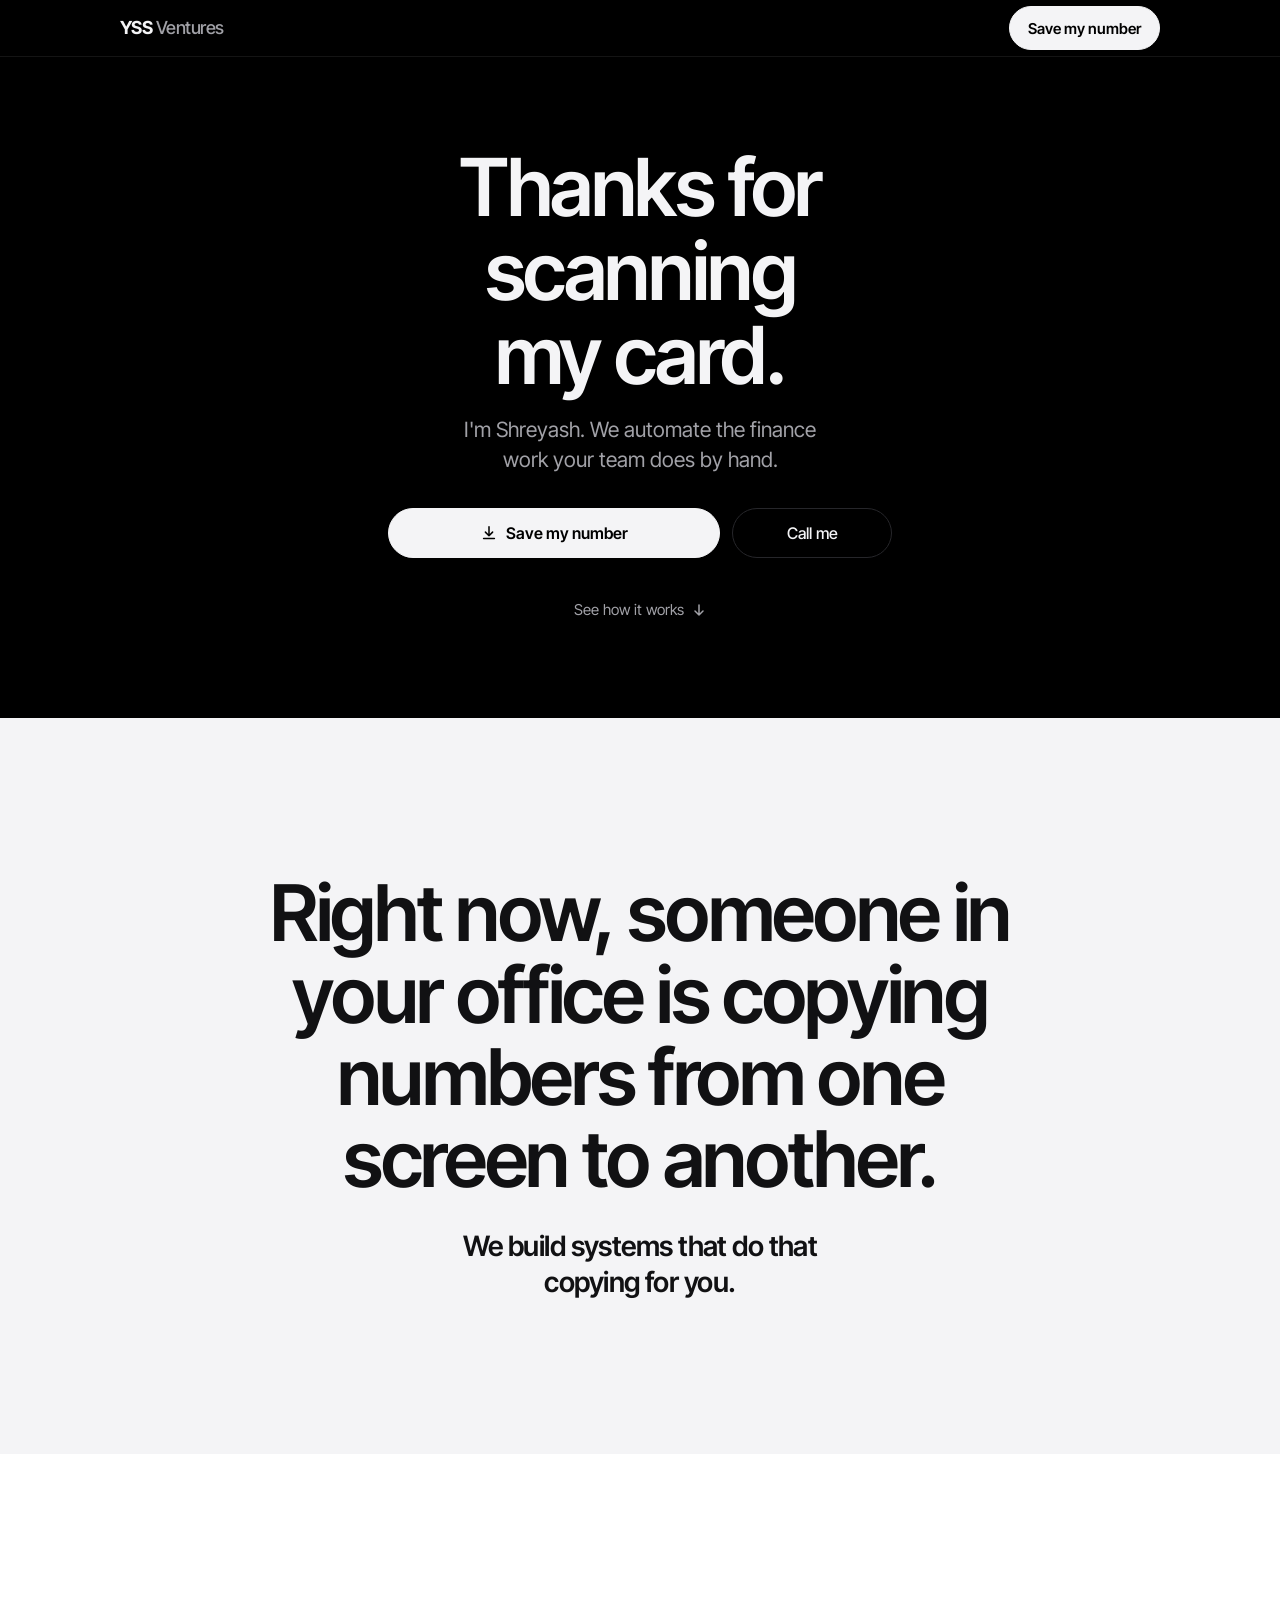
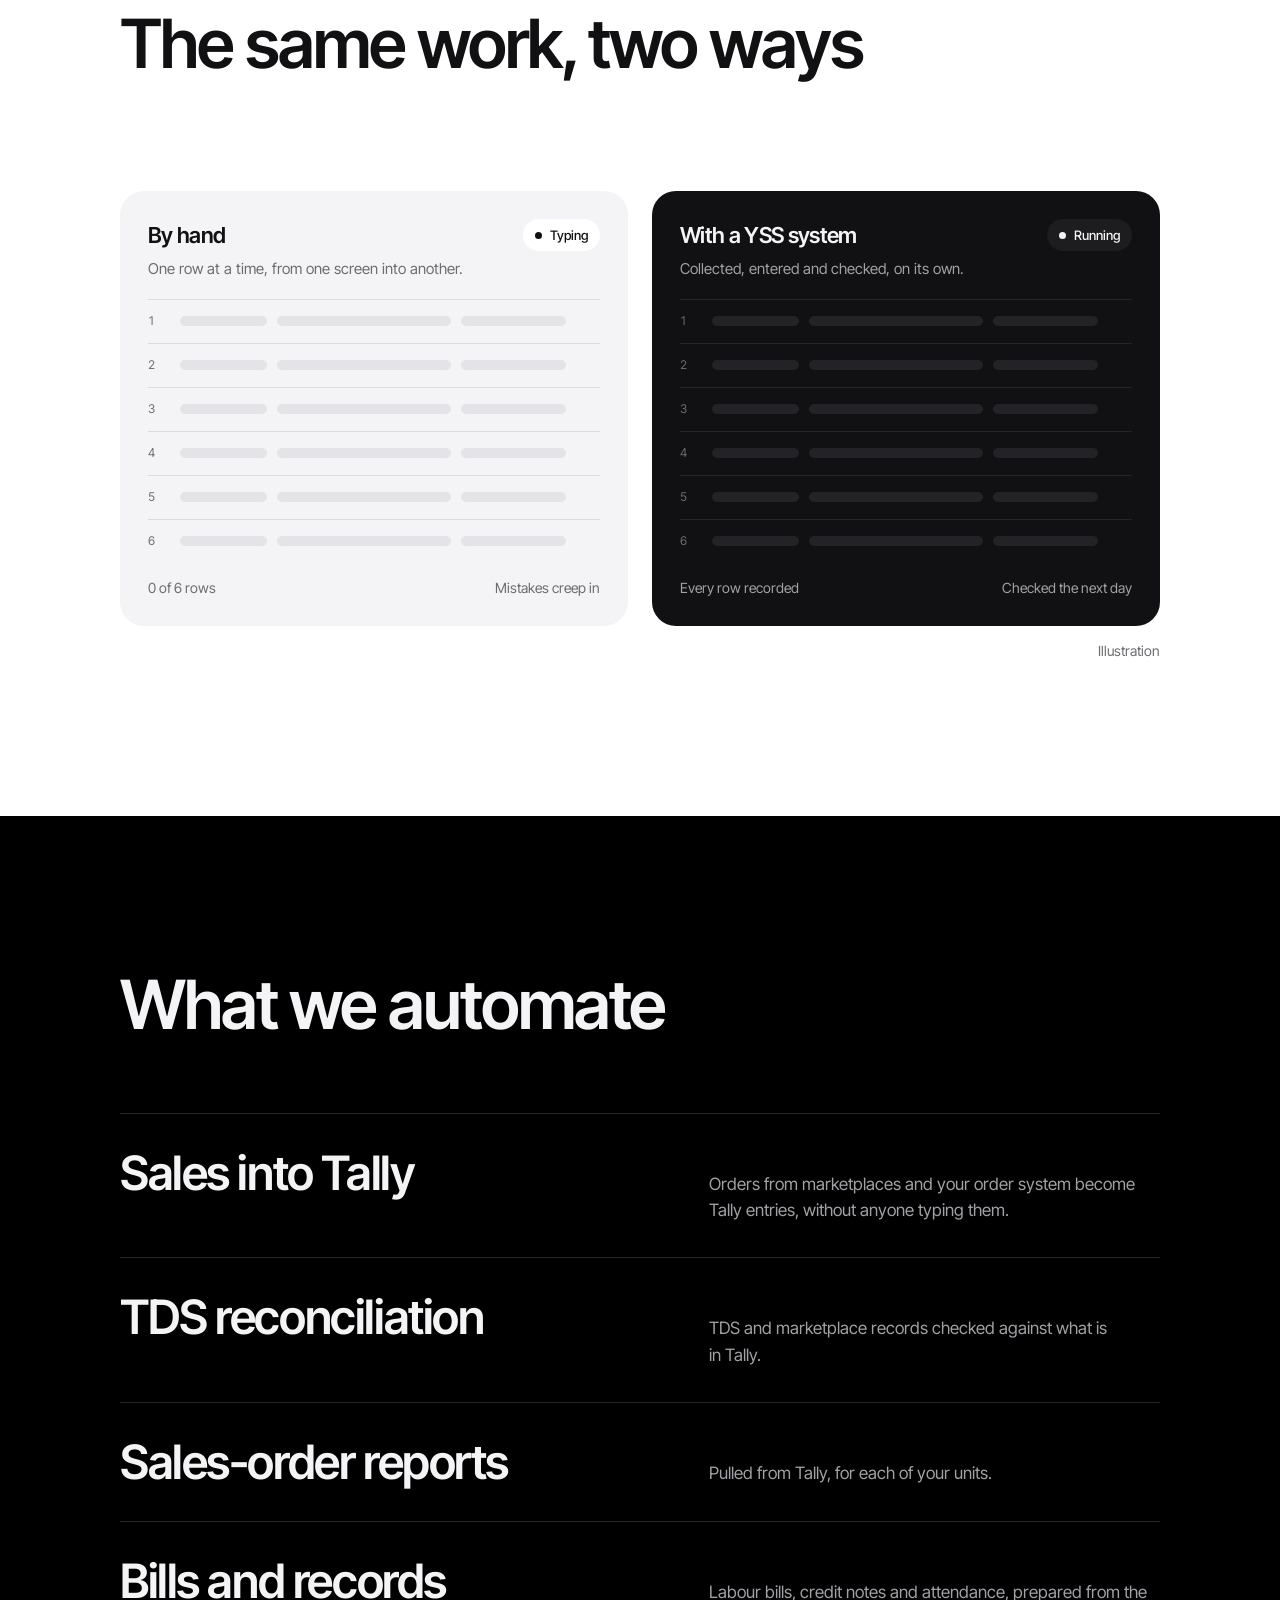
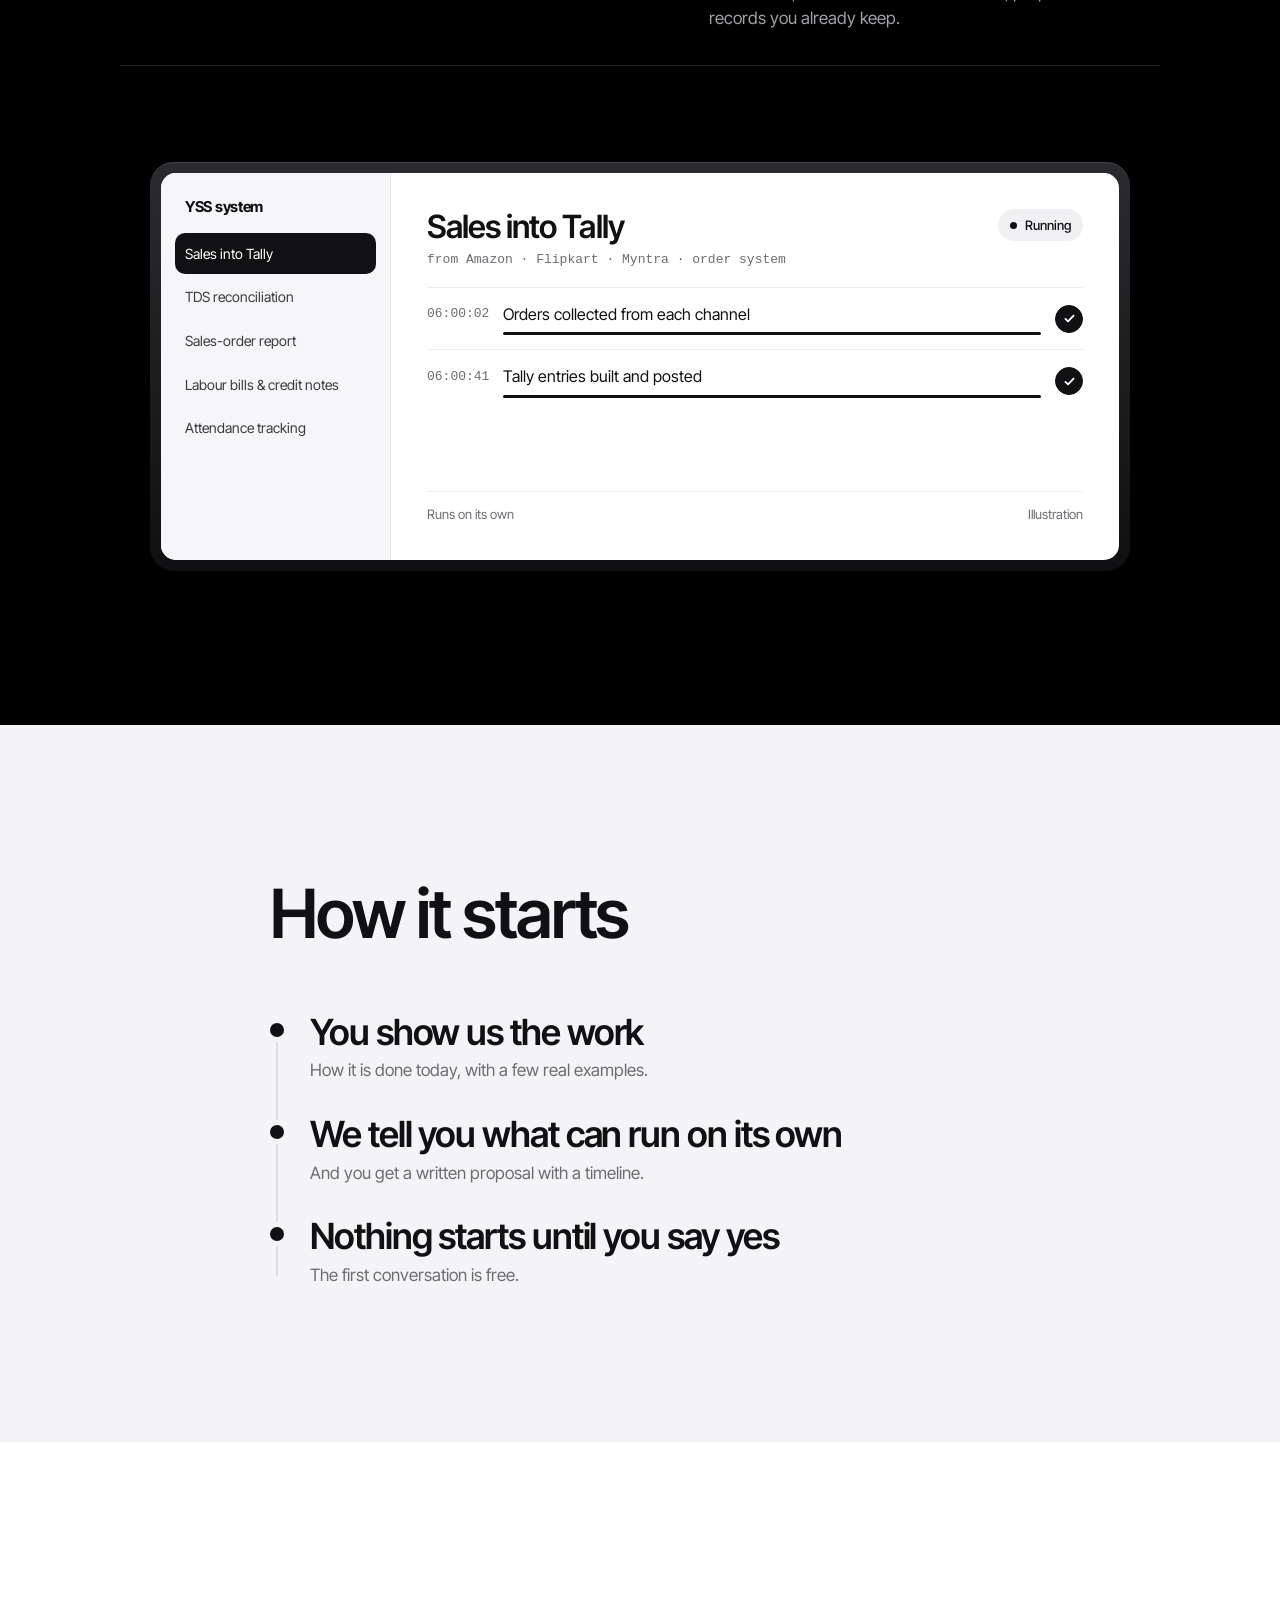
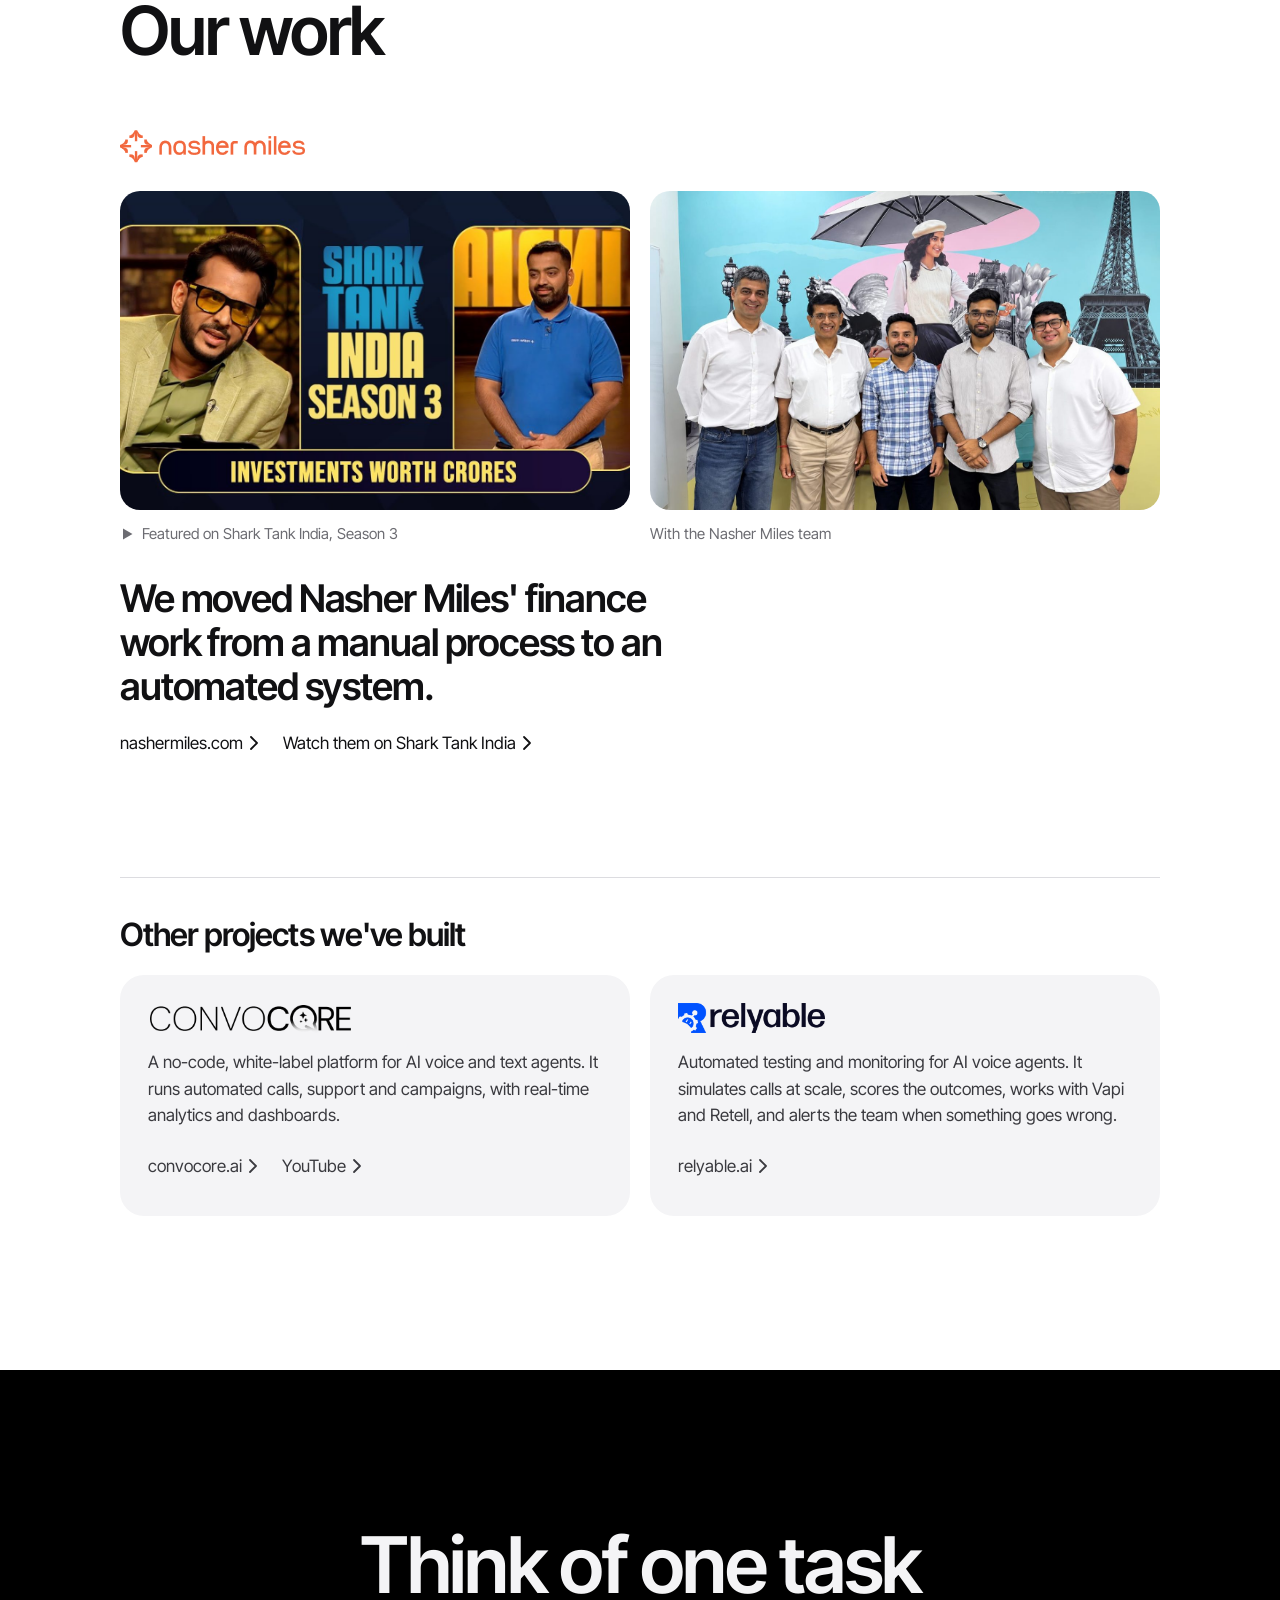
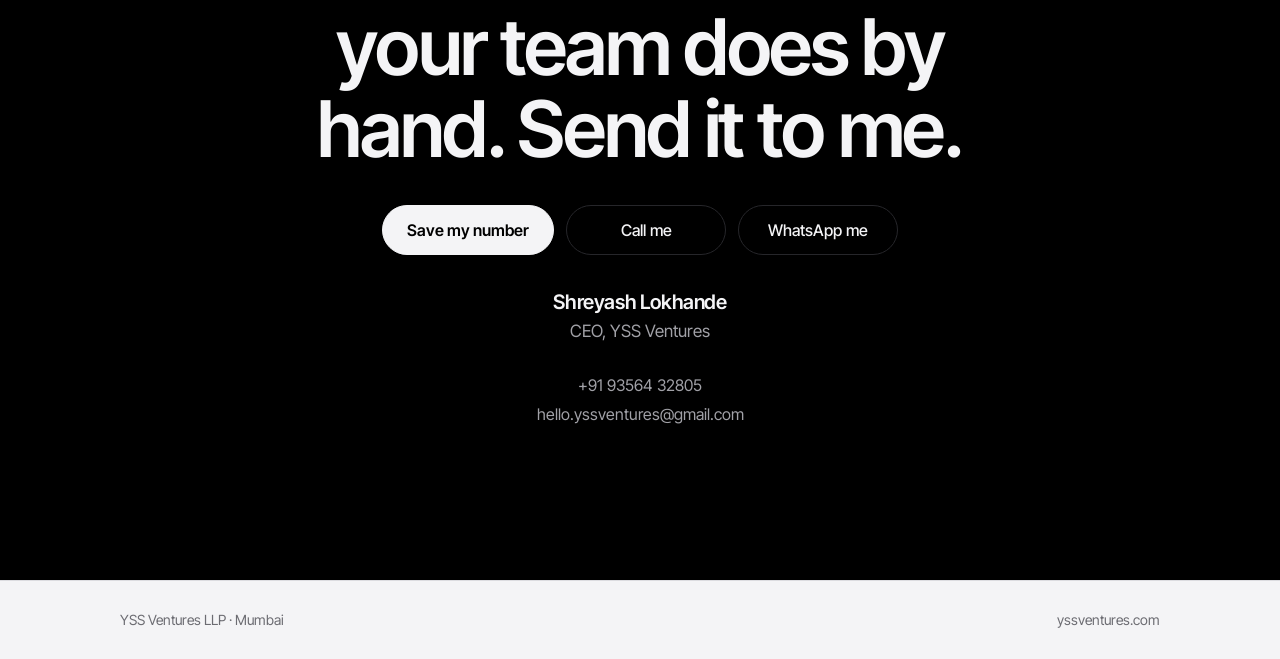
==== commit 732134e7: "Links that leave the page open in a new tab" ====
--- a/card/index.html
+++ b/card/index.html
@@ -20,7 +20,7 @@
 
 <header class="nav">
   <div class="wrap nav-in">
-    <a class="mark" href="/">YSS <span>Ventures</span></a>
+    <a class="mark" href="/" target="_blank" rel="noopener">YSS <span>Ventures</span></a>
     <a class="btn" href="shreyash-lokhande.vcf" download="Shreyash Lokhande - YSS Ventures.vcf">Save my number</a>
   </div>
 </header>
@@ -153,7 +153,7 @@
       <div class="nm reveal">
         <img class="nm-logo" src="/assets/work/nasher-miles-logo.png" width="185" height="33" alt="Nasher Miles">
         <div class="nm-media">
-          <a class="nm-shot" href="https://www.youtube.com/watch?v=BbzB5y7CjRY" rel="noopener">
+          <a class="nm-shot" href="https://www.youtube.com/watch?v=BbzB5y7CjRY" target="_blank" rel="noopener">
             <div class="frame"><img src="/assets/work/nasher-miles-shark-tank.jpg" width="1280" height="720" alt="Nasher Miles on Shark Tank India, Season 3" loading="lazy"></div>
             <span class="nm-cap"><svg width="14" height="14" viewBox="0 0 14 14" aria-hidden="true"><path d="M3 1.5v11l9.5-5.5z" fill="currentColor"/></svg> Featured on Shark Tank India, Season 3</span>
           </a>
@@ -163,7 +163,7 @@
           </figure>
         </div>
         <p class="nm-line">We moved Nasher Miles' finance work from a manual process to an automated system.</p>
-        <p class="nm-links"><a class="more" href="https://nashermiles.com" rel="noopener">nashermiles.com <svg width="10" height="16" viewBox="0 0 10 16" fill="none" aria-hidden="true"><path d="M2 2l6 6-6 6" stroke="currentColor" stroke-width="1.8" stroke-linecap="round" stroke-linejoin="round"/></svg></a><a class="more" href="https://www.youtube.com/watch?v=BbzB5y7CjRY" rel="noopener">Watch them on Shark Tank India <svg width="10" height="16" viewBox="0 0 10 16" fill="none" aria-hidden="true"><path d="M2 2l6 6-6 6" stroke="currentColor" stroke-width="1.8" stroke-linecap="round" stroke-linejoin="round"/></svg></a></p>
+        <p class="nm-links"><a class="more" href="https://nashermiles.com" target="_blank" rel="noopener">nashermiles.com <svg width="10" height="16" viewBox="0 0 10 16" fill="none" aria-hidden="true"><path d="M2 2l6 6-6 6" stroke="currentColor" stroke-width="1.8" stroke-linecap="round" stroke-linejoin="round"/></svg></a><a class="more" href="https://www.youtube.com/watch?v=BbzB5y7CjRY" target="_blank" rel="noopener">Watch them on Shark Tank India <svg width="10" height="16" viewBox="0 0 10 16" fill="none" aria-hidden="true"><path d="M2 2l6 6-6 6" stroke="currentColor" stroke-width="1.8" stroke-linecap="round" stroke-linejoin="round"/></svg></a></p>
       </div>
       <div class="projects">
         <h3 class="projects-title reveal">Other projects we've built</h3>
@@ -171,12 +171,12 @@
           <article class="proj reveal">
             <img src="/assets/work/convocore-logo.png" width="1216" height="178" alt="Convocore" loading="lazy">
             <p>A no-code, white-label platform for AI voice and text agents. It runs automated calls, support and campaigns, with real-time analytics and dashboards.</p>
-            <p class="proj-links"><a class="more" href="https://convocore.ai" rel="noopener">convocore.ai <svg width="10" height="16" viewBox="0 0 10 16" fill="none" aria-hidden="true"><path d="M2 2l6 6-6 6" stroke="currentColor" stroke-width="1.8" stroke-linecap="round" stroke-linejoin="round"/></svg></a><a class="more" href="https://www.youtube.com/@convocore-ai" rel="noopener">YouTube <svg width="10" height="16" viewBox="0 0 10 16" fill="none" aria-hidden="true"><path d="M2 2l6 6-6 6" stroke="currentColor" stroke-width="1.8" stroke-linecap="round" stroke-linejoin="round"/></svg></a></p>
+            <p class="proj-links"><a class="more" href="https://convocore.ai" target="_blank" rel="noopener">convocore.ai <svg width="10" height="16" viewBox="0 0 10 16" fill="none" aria-hidden="true"><path d="M2 2l6 6-6 6" stroke="currentColor" stroke-width="1.8" stroke-linecap="round" stroke-linejoin="round"/></svg></a><a class="more" href="https://www.youtube.com/@convocore-ai" target="_blank" rel="noopener">YouTube <svg width="10" height="16" viewBox="0 0 10 16" fill="none" aria-hidden="true"><path d="M2 2l6 6-6 6" stroke="currentColor" stroke-width="1.8" stroke-linecap="round" stroke-linejoin="round"/></svg></a></p>
           </article>
           <article class="proj reveal">
             <img src="/assets/work/relyable-logo.png" width="500" height="102" alt="Relyable" loading="lazy">
             <p>Automated testing and monitoring for AI voice agents. It simulates calls at scale, scores the outcomes, works with Vapi and Retell, and alerts the team when something goes wrong.</p>
-            <p class="proj-links"><a class="more" href="https://relyable.ai" rel="noopener">relyable.ai <svg width="10" height="16" viewBox="0 0 10 16" fill="none" aria-hidden="true"><path d="M2 2l6 6-6 6" stroke="currentColor" stroke-width="1.8" stroke-linecap="round" stroke-linejoin="round"/></svg></a></p>
+            <p class="proj-links"><a class="more" href="https://relyable.ai" target="_blank" rel="noopener">relyable.ai <svg width="10" height="16" viewBox="0 0 10 16" fill="none" aria-hidden="true"><path d="M2 2l6 6-6 6" stroke="currentColor" stroke-width="1.8" stroke-linecap="round" stroke-linejoin="round"/></svg></a></p>
           </article>
         </div>
       </div>
@@ -190,7 +190,7 @@
       <div class="btns">
         <a class="btn primary" href="shreyash-lokhande.vcf" download="Shreyash Lokhande - YSS Ventures.vcf">Save my number</a>
         <a class="btn" href="tel:+919356432805">Call me</a>
-        <a class="btn" href="https://wa.me/919356432805?text=Hi%20Shreyash%2C%20I%20scanned%20your%20card.%20Here%20is%20a%20task%20my%20team%20does%20by%20hand%3A%20" rel="noopener">WhatsApp me</a>
+        <a class="btn" href="https://wa.me/919356432805?text=Hi%20Shreyash%2C%20I%20scanned%20your%20card.%20Here%20is%20a%20task%20my%20team%20does%20by%20hand%3A%20" target="_blank" rel="noopener">WhatsApp me</a>
       </div>
       <div class="who">
         <strong>Shreyash Lokhande</strong>
@@ -205,7 +205,7 @@
 </main>
 
 <footer class="foot light">
-  <div class="wrap"><span>YSS Ventures LLP · Mumbai</span><a href="/">yssventures.com</a></div>
+  <div class="wrap"><span>YSS Ventures LLP · Mumbai</span><a href="/" target="_blank" rel="noopener">yssventures.com</a></div>
 </footer>
 
 <script src="/assets/site.js?v=3"></script>
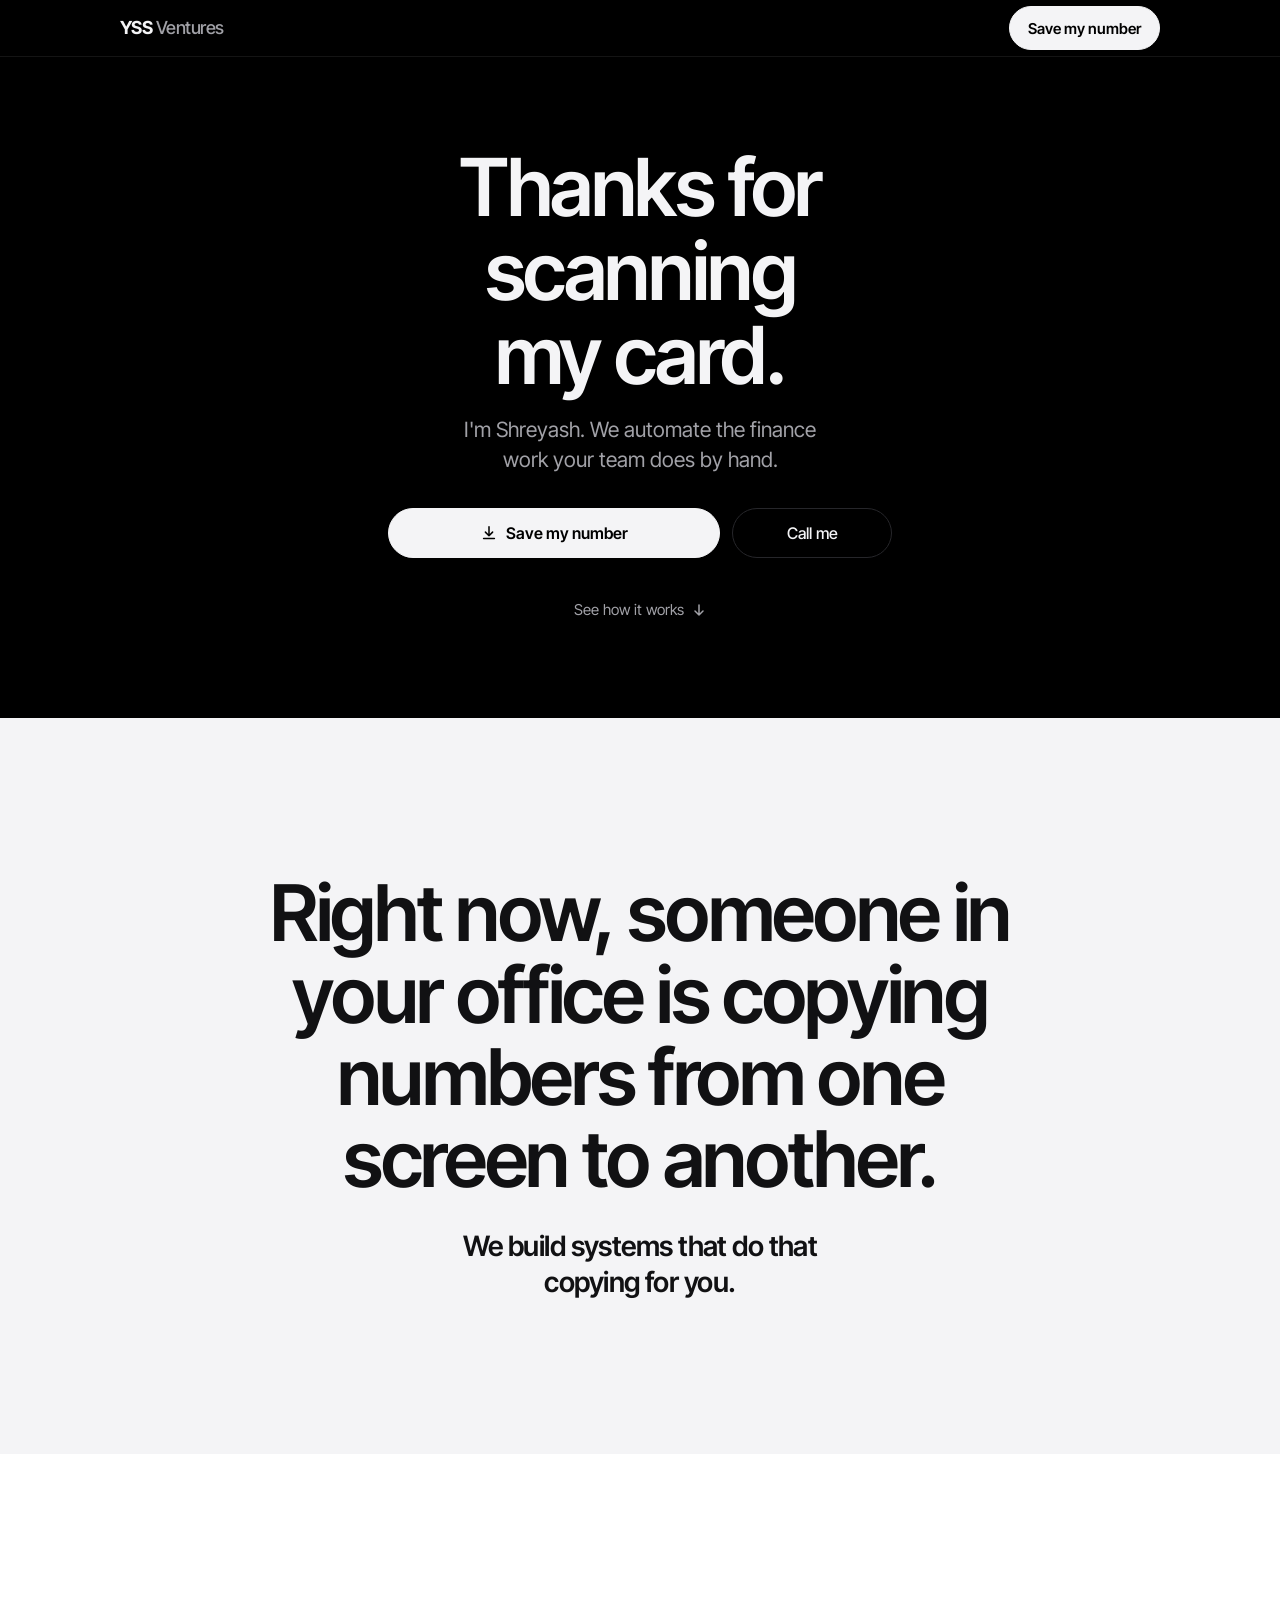
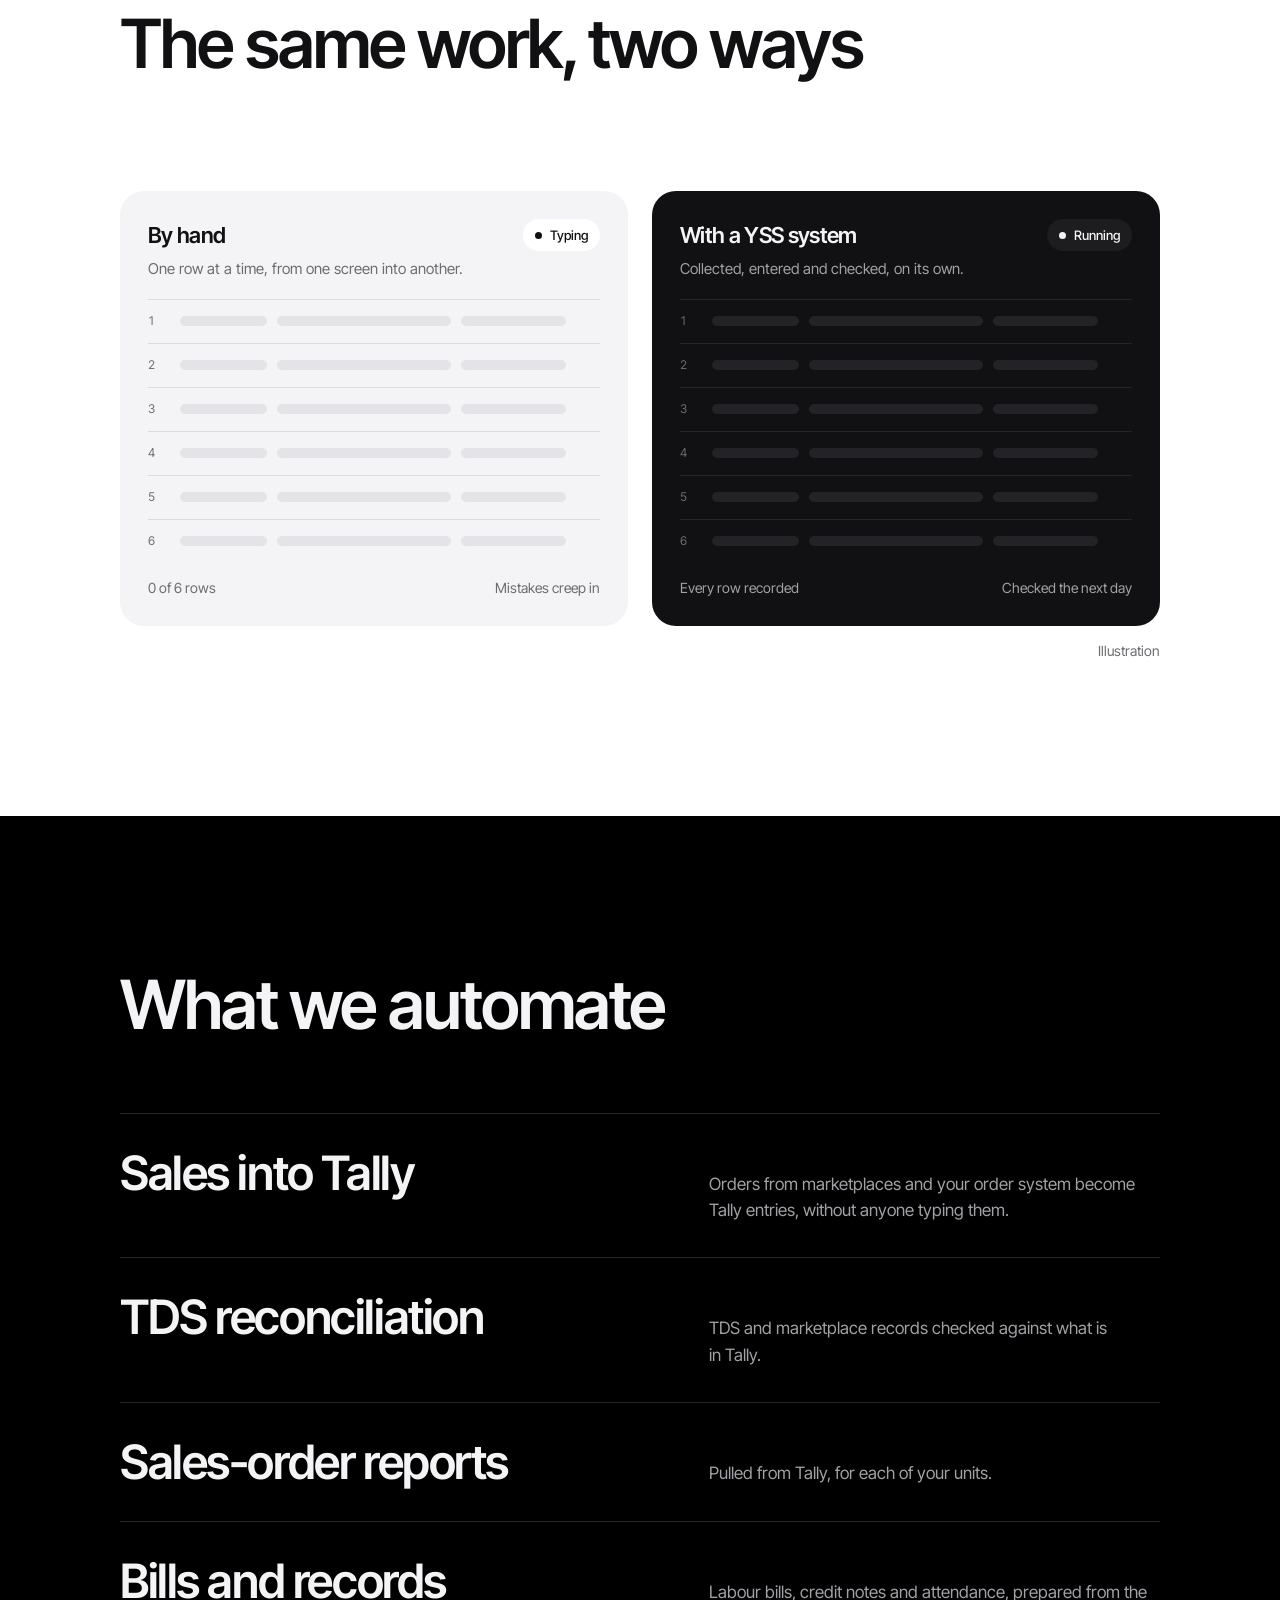
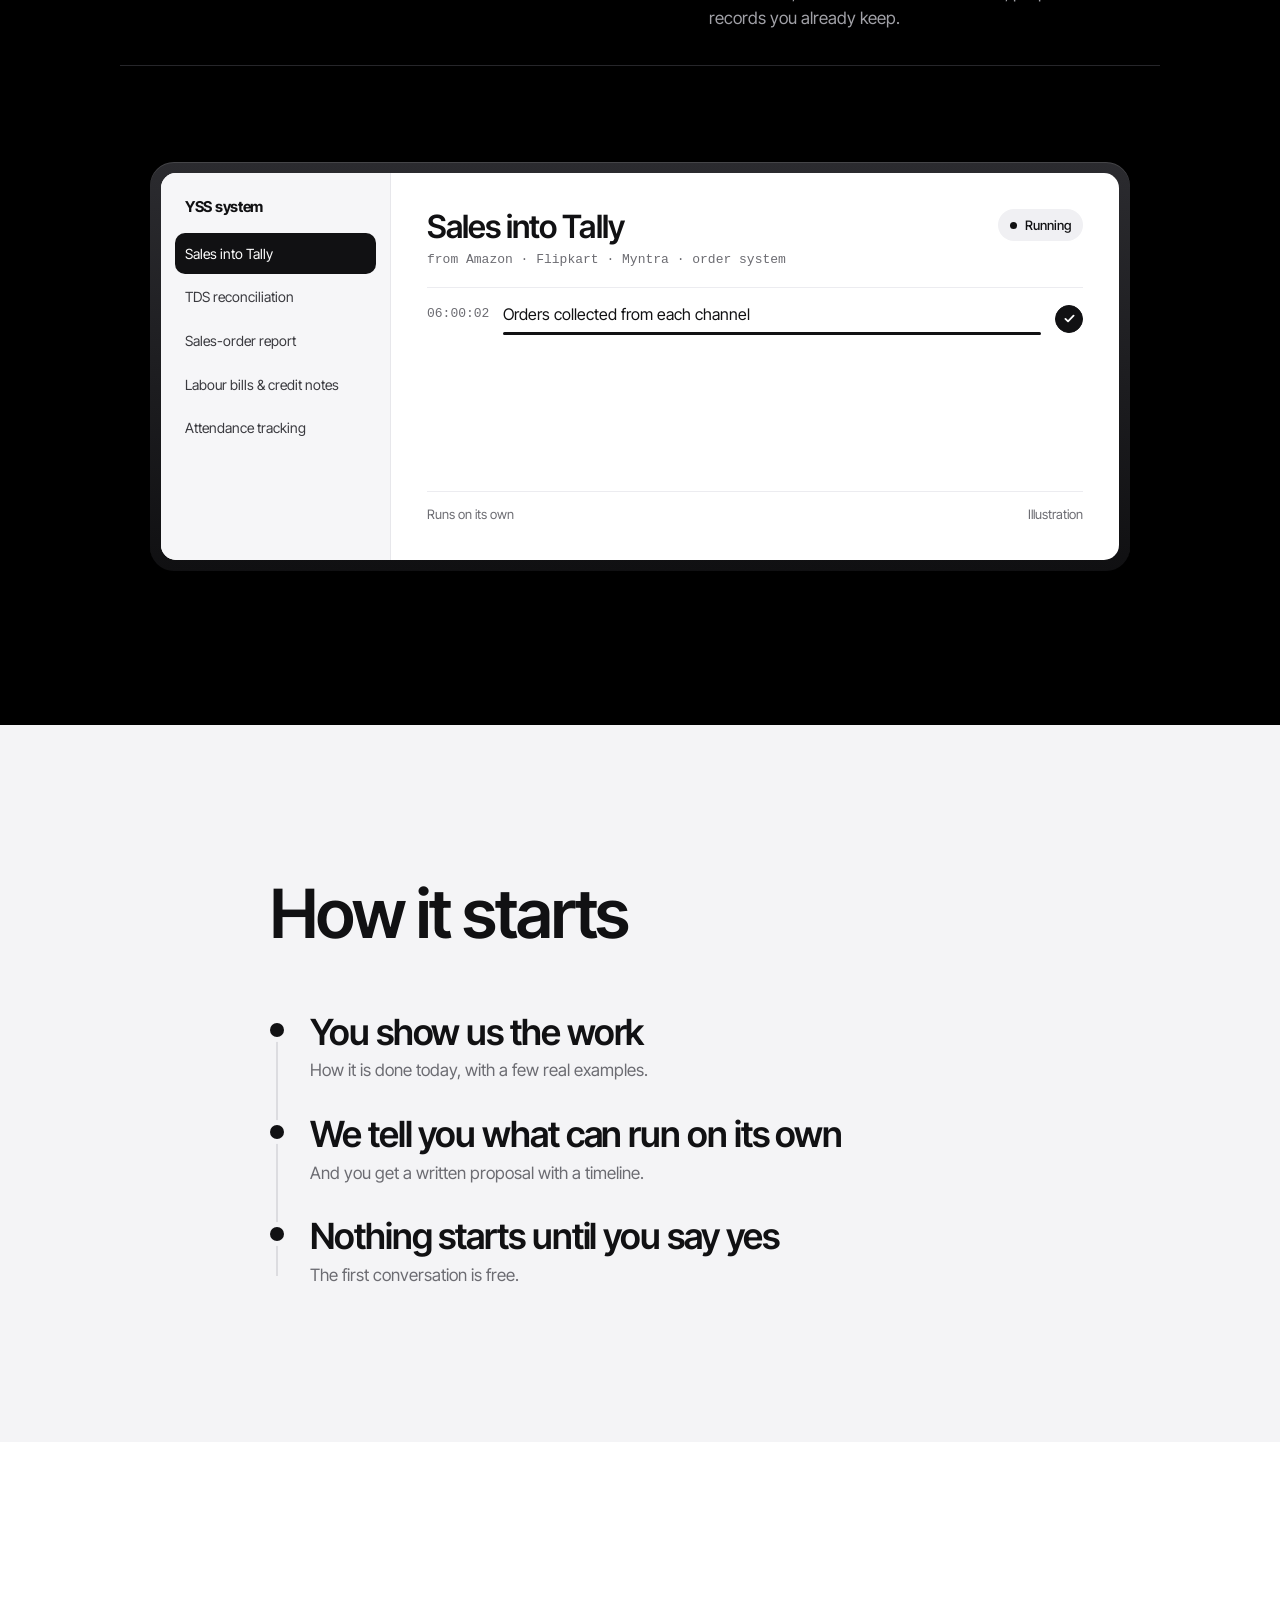
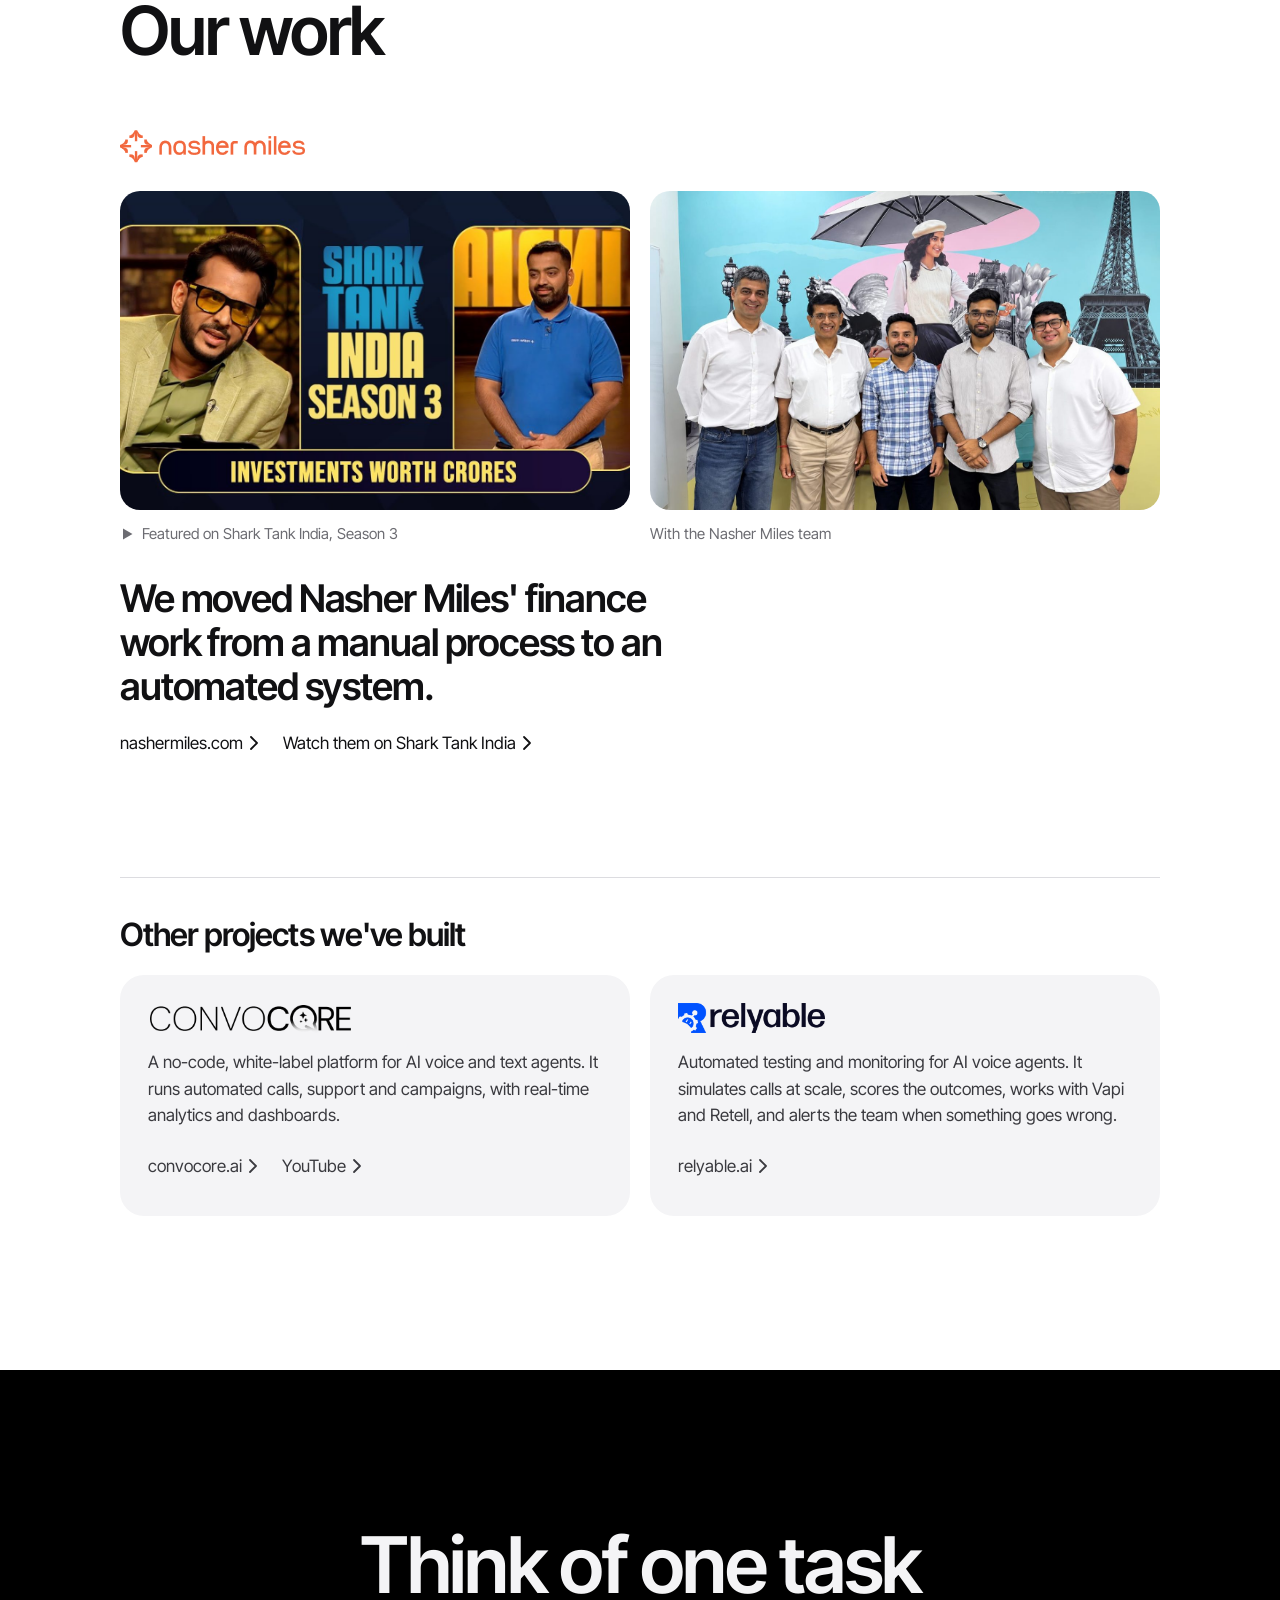
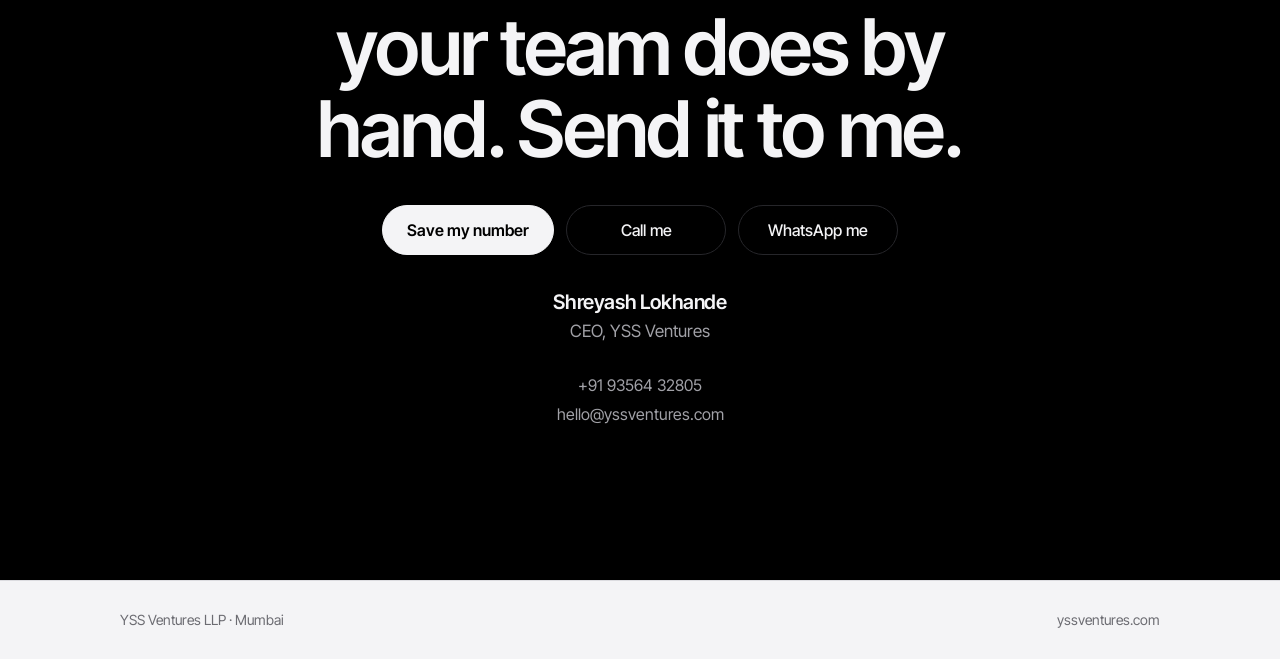
==== commit dd1c19be: "Website email: hello@yssventures.com" ====
--- a/card/index.html
+++ b/card/index.html
@@ -197,7 +197,7 @@
         <span>CEO, YSS Ventures</span>
         <div class="lines">
           <span>+91 93564 32805</span>
-          <span>hello.yssventures@gmail.com</span>
+          <span>hello@yssventures.com</span>
         </div>
       </div>
     </div>
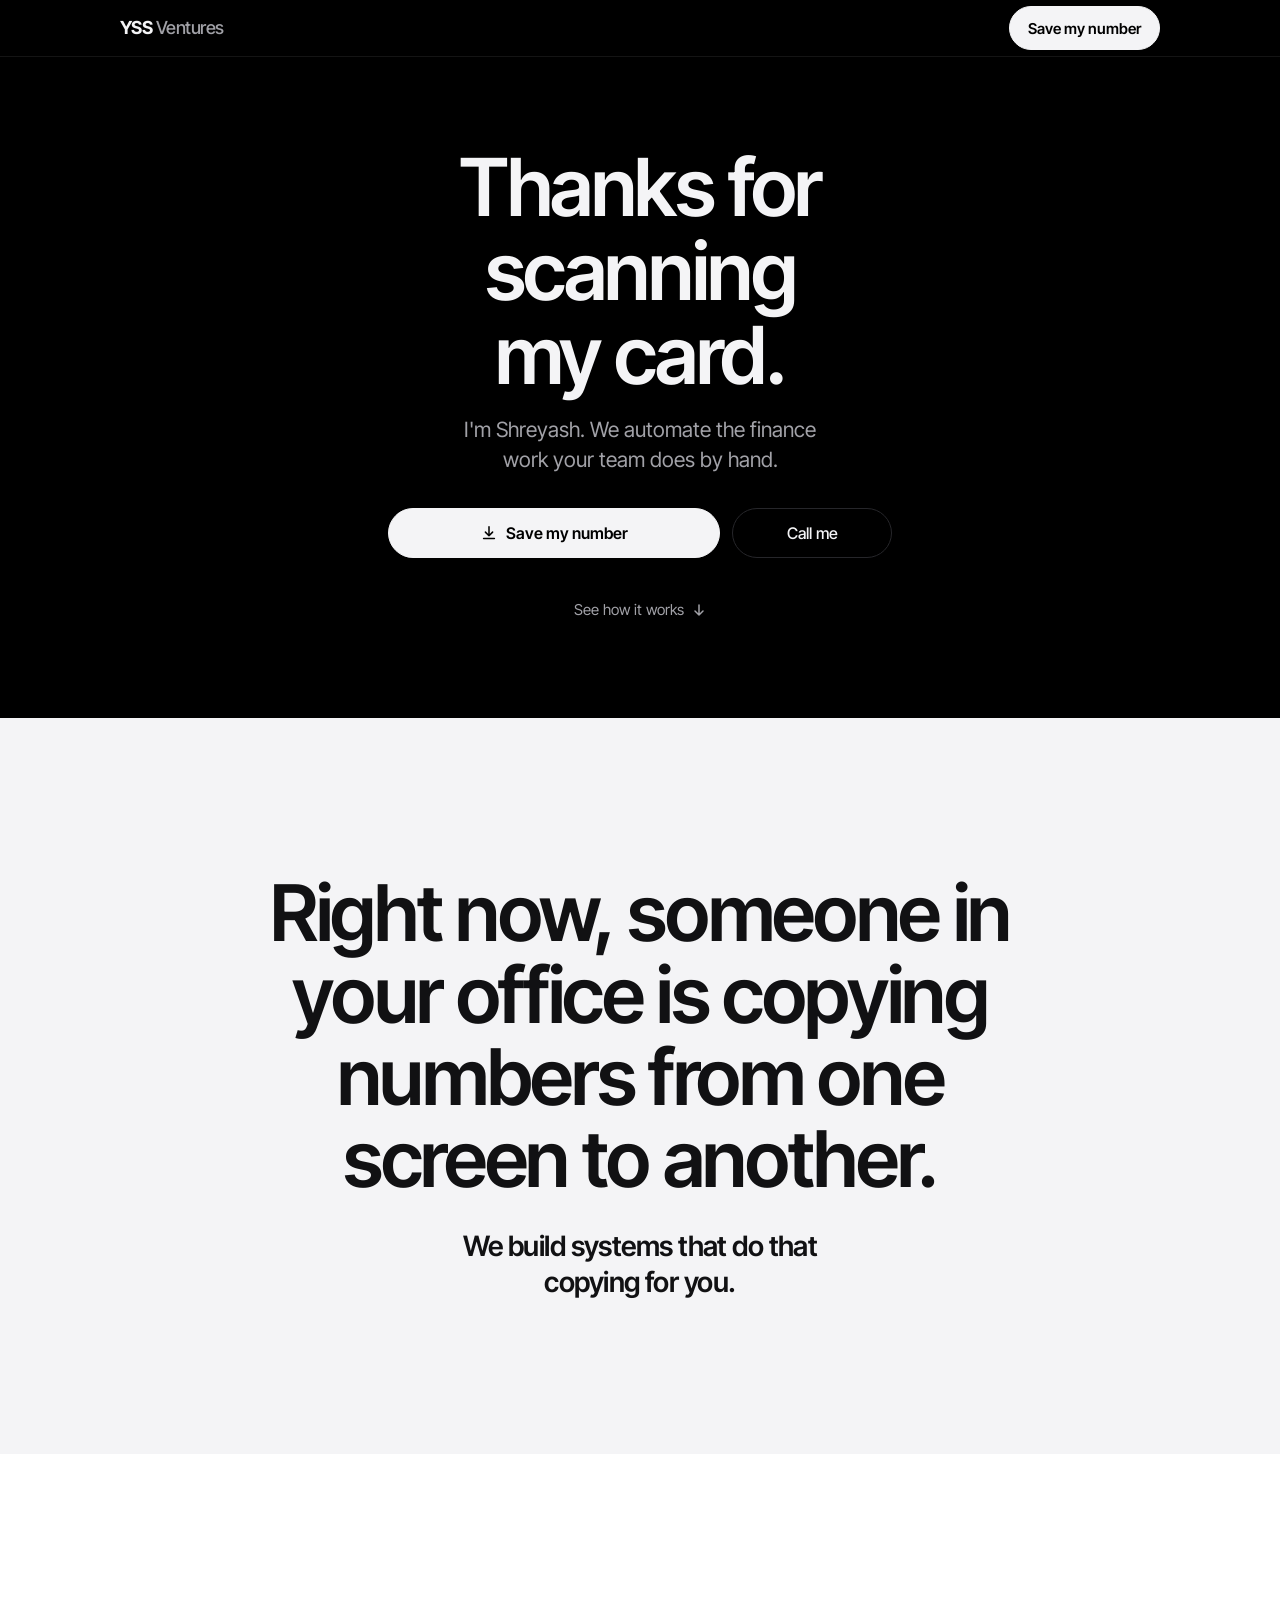
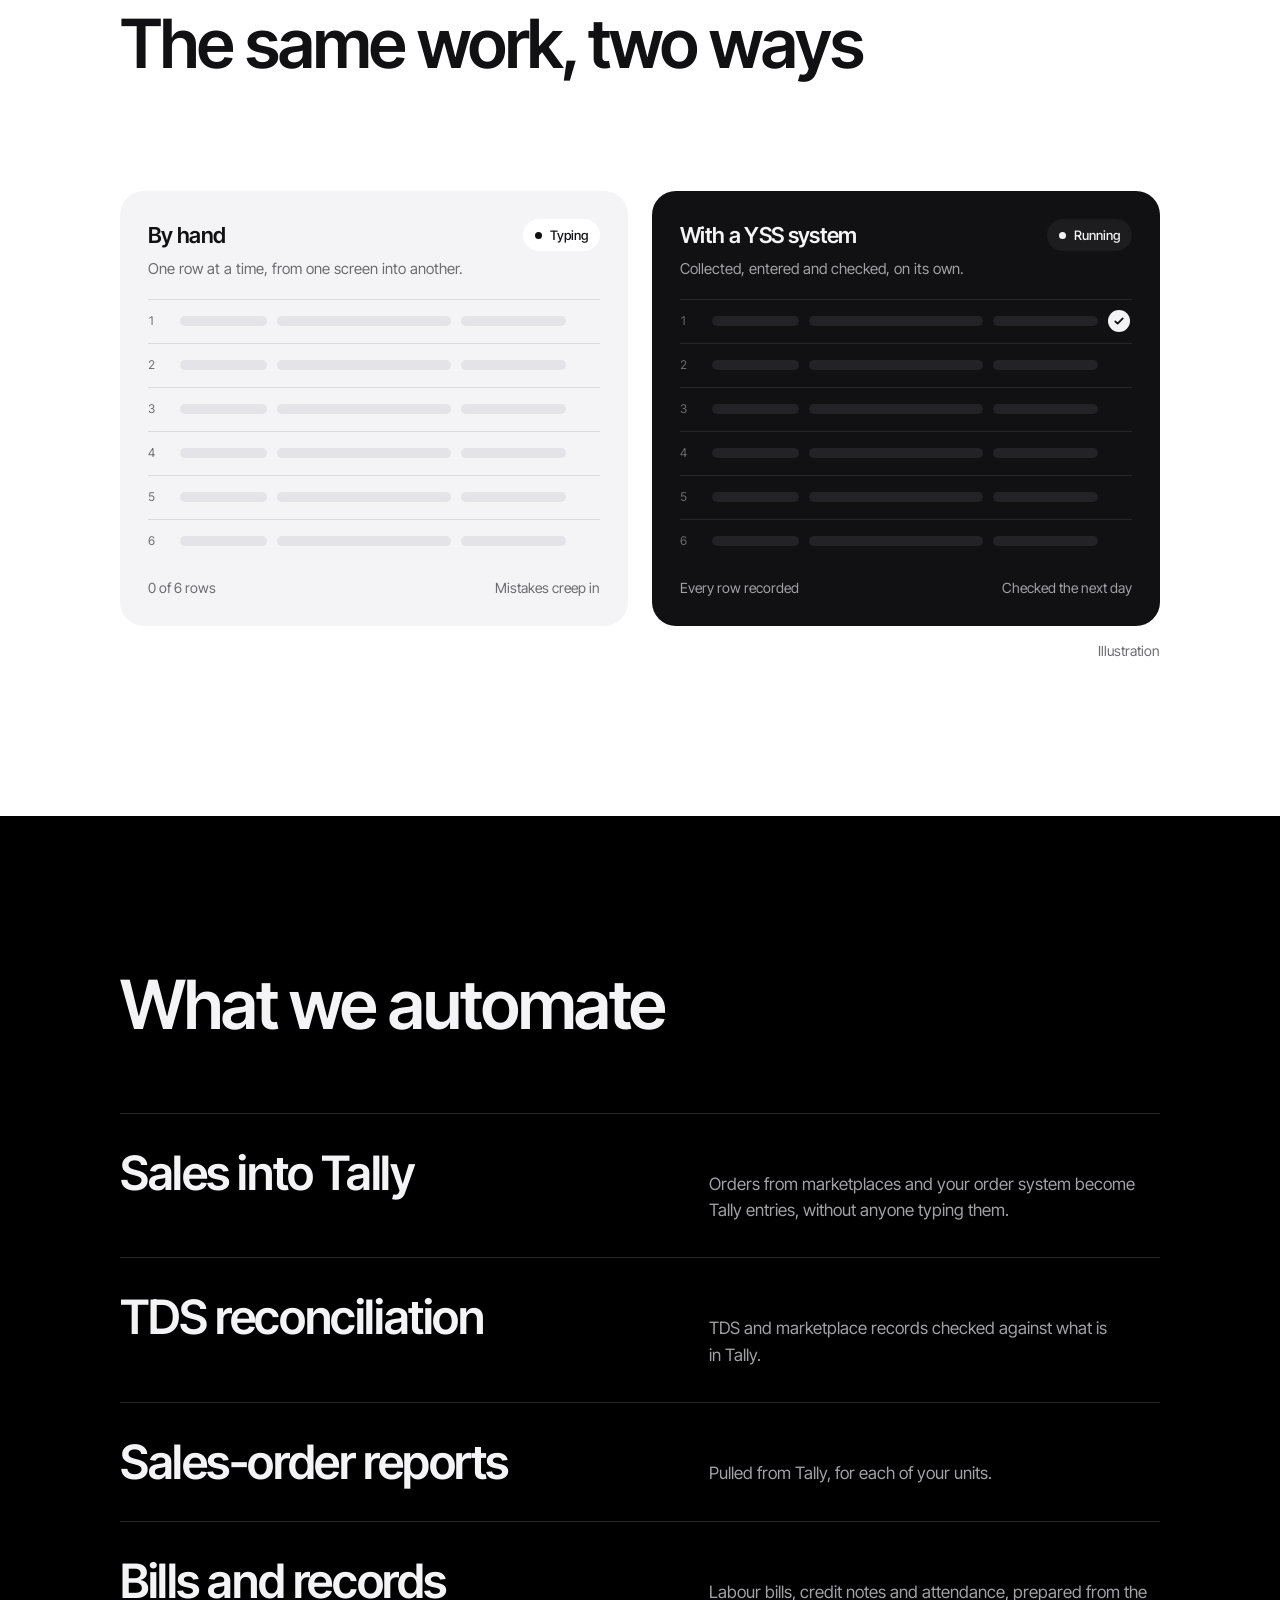
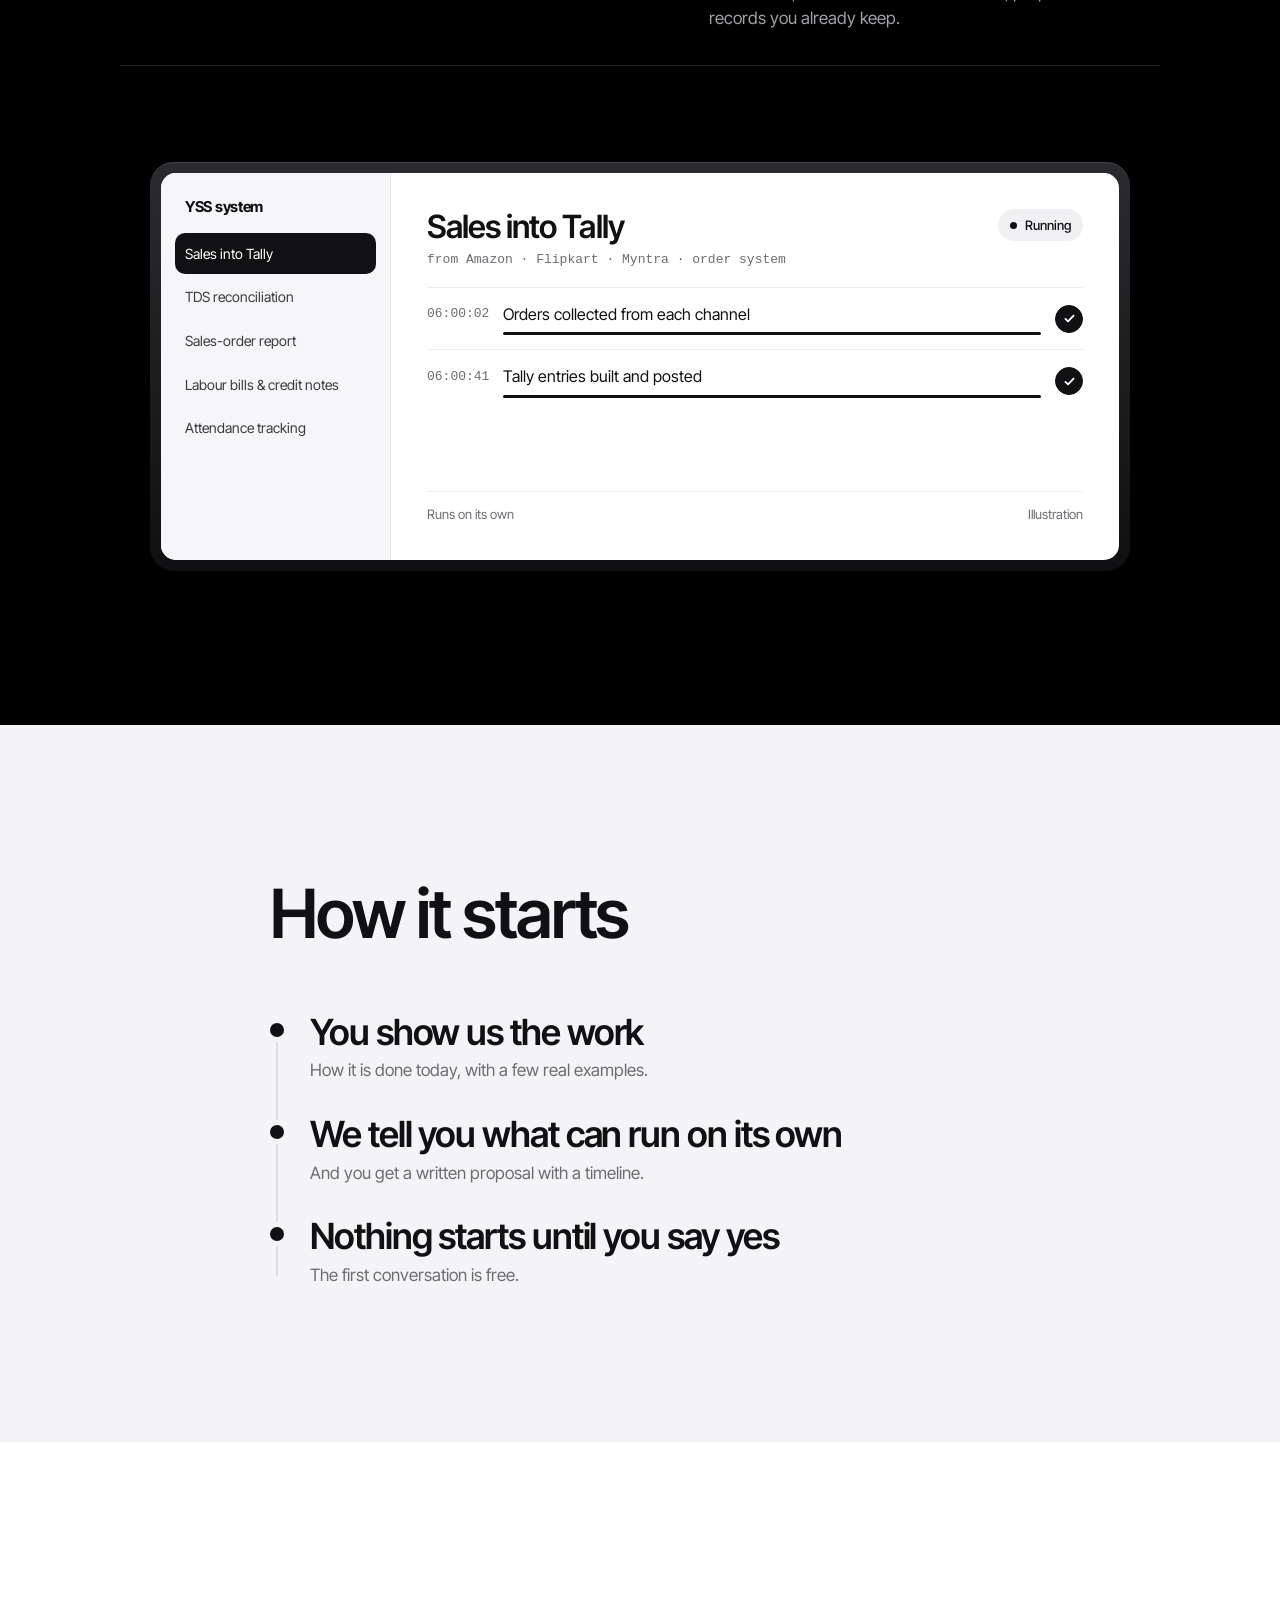
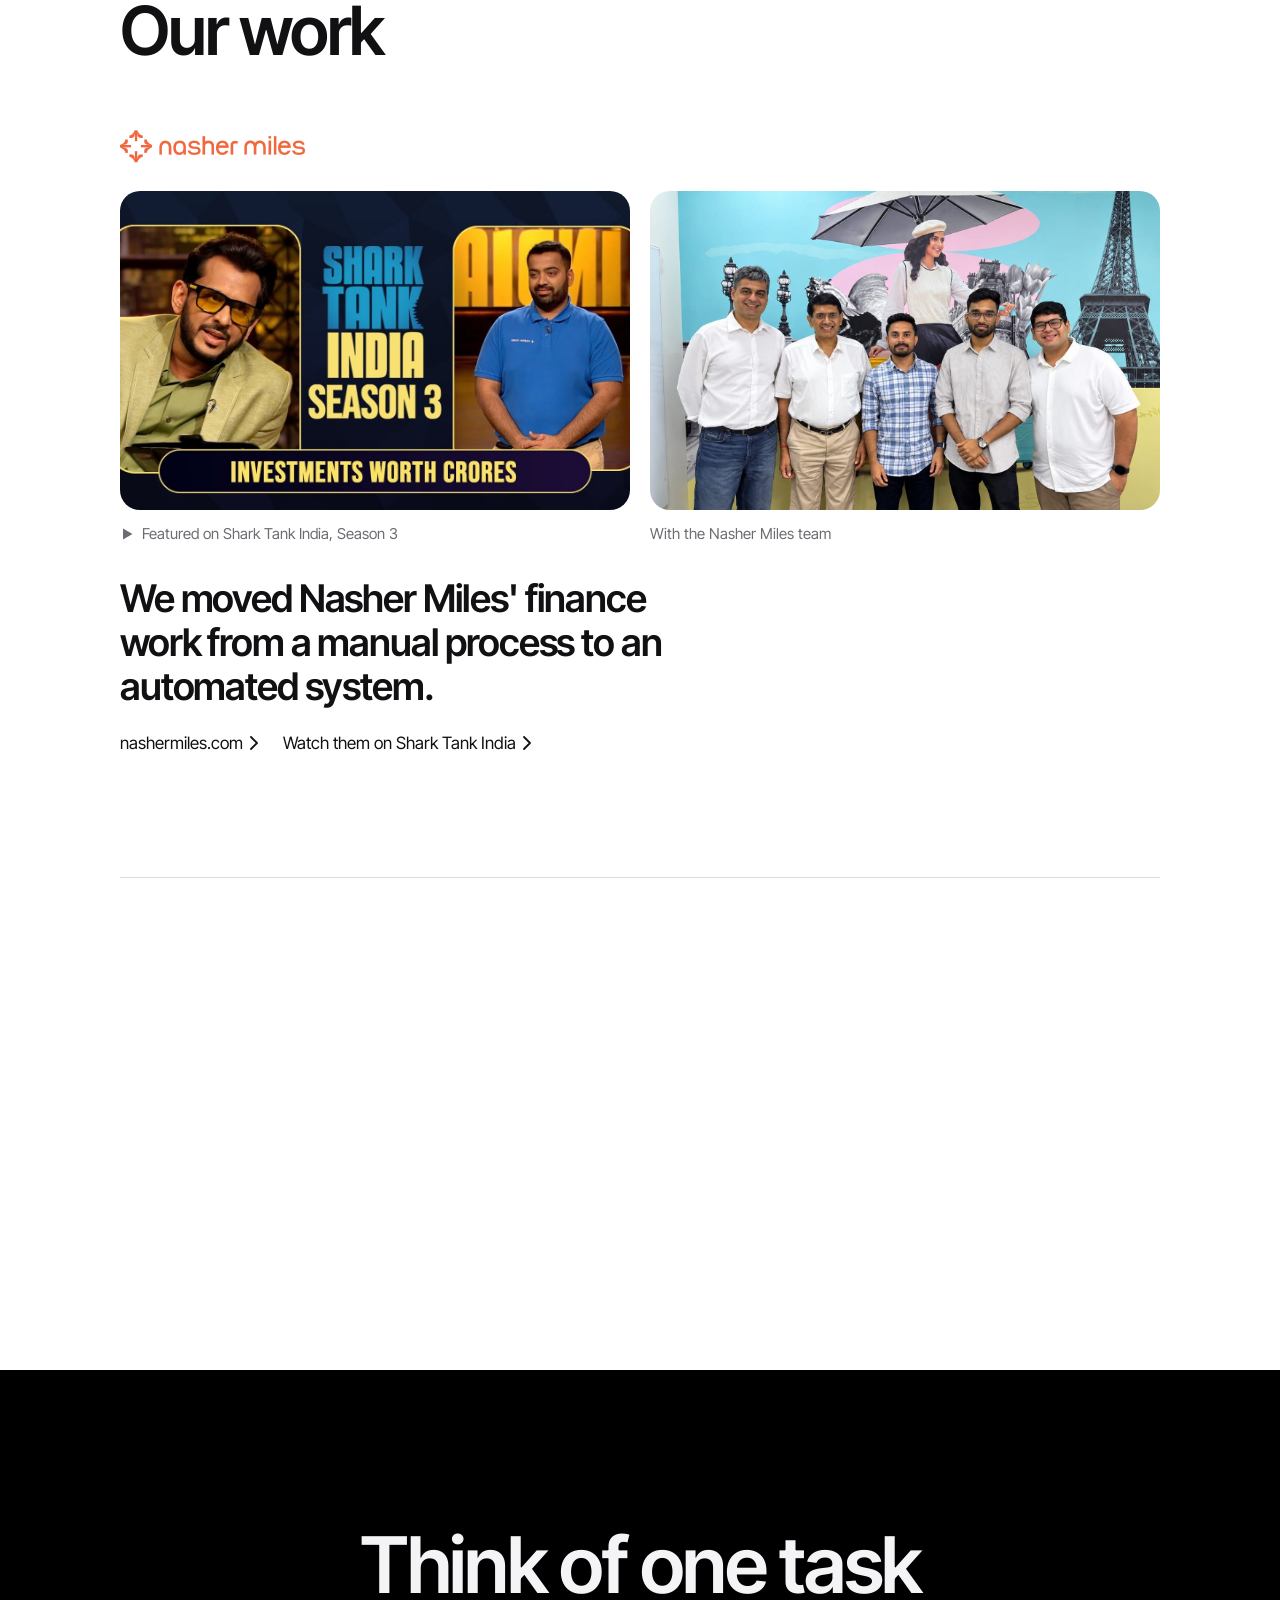
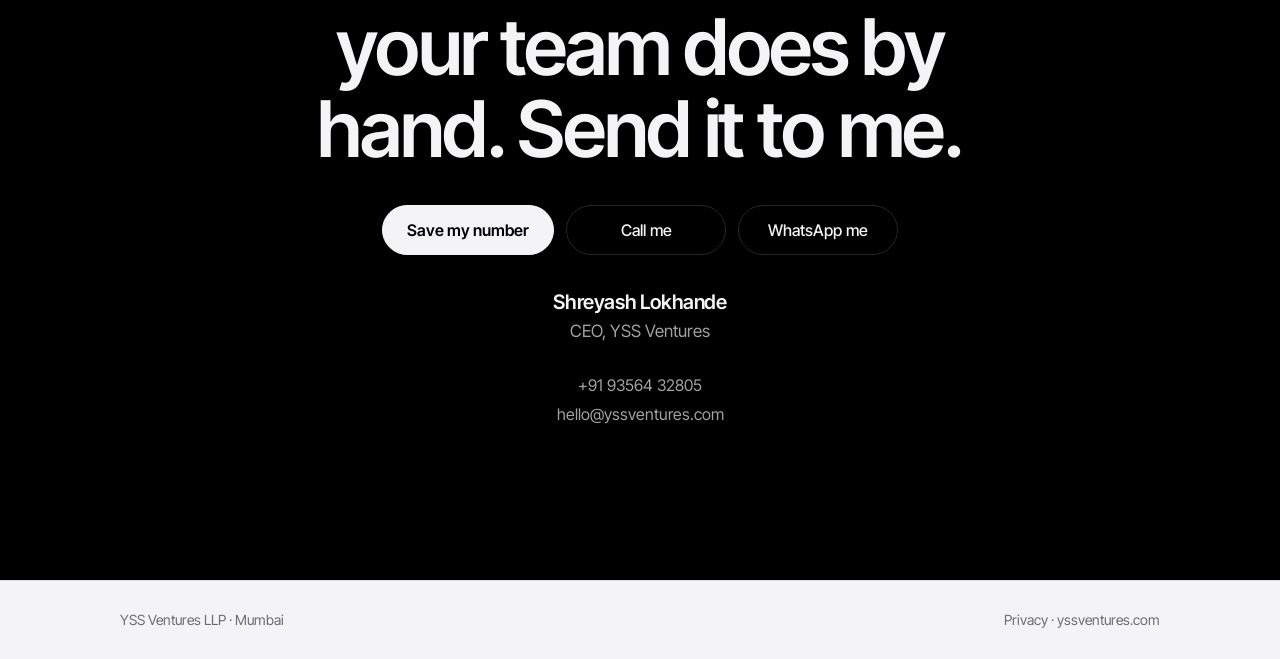
==== commit 57f6a549: "Add privacy policy page and footer links" ====
--- a/card/index.html
+++ b/card/index.html
@@ -205,7 +205,7 @@
 </main>
 
 <footer class="foot light">
-  <div class="wrap"><span>YSS Ventures LLP · Mumbai</span><a href="/" target="_blank" rel="noopener">yssventures.com</a></div>
+  <div class="wrap"><span>YSS Ventures LLP · Mumbai</span><span><a href="/privacy/">Privacy</a> · <a href="/" target="_blank" rel="noopener">yssventures.com</a></span></div>
 </footer>
 
 <script src="/assets/site.js?v=3"></script>
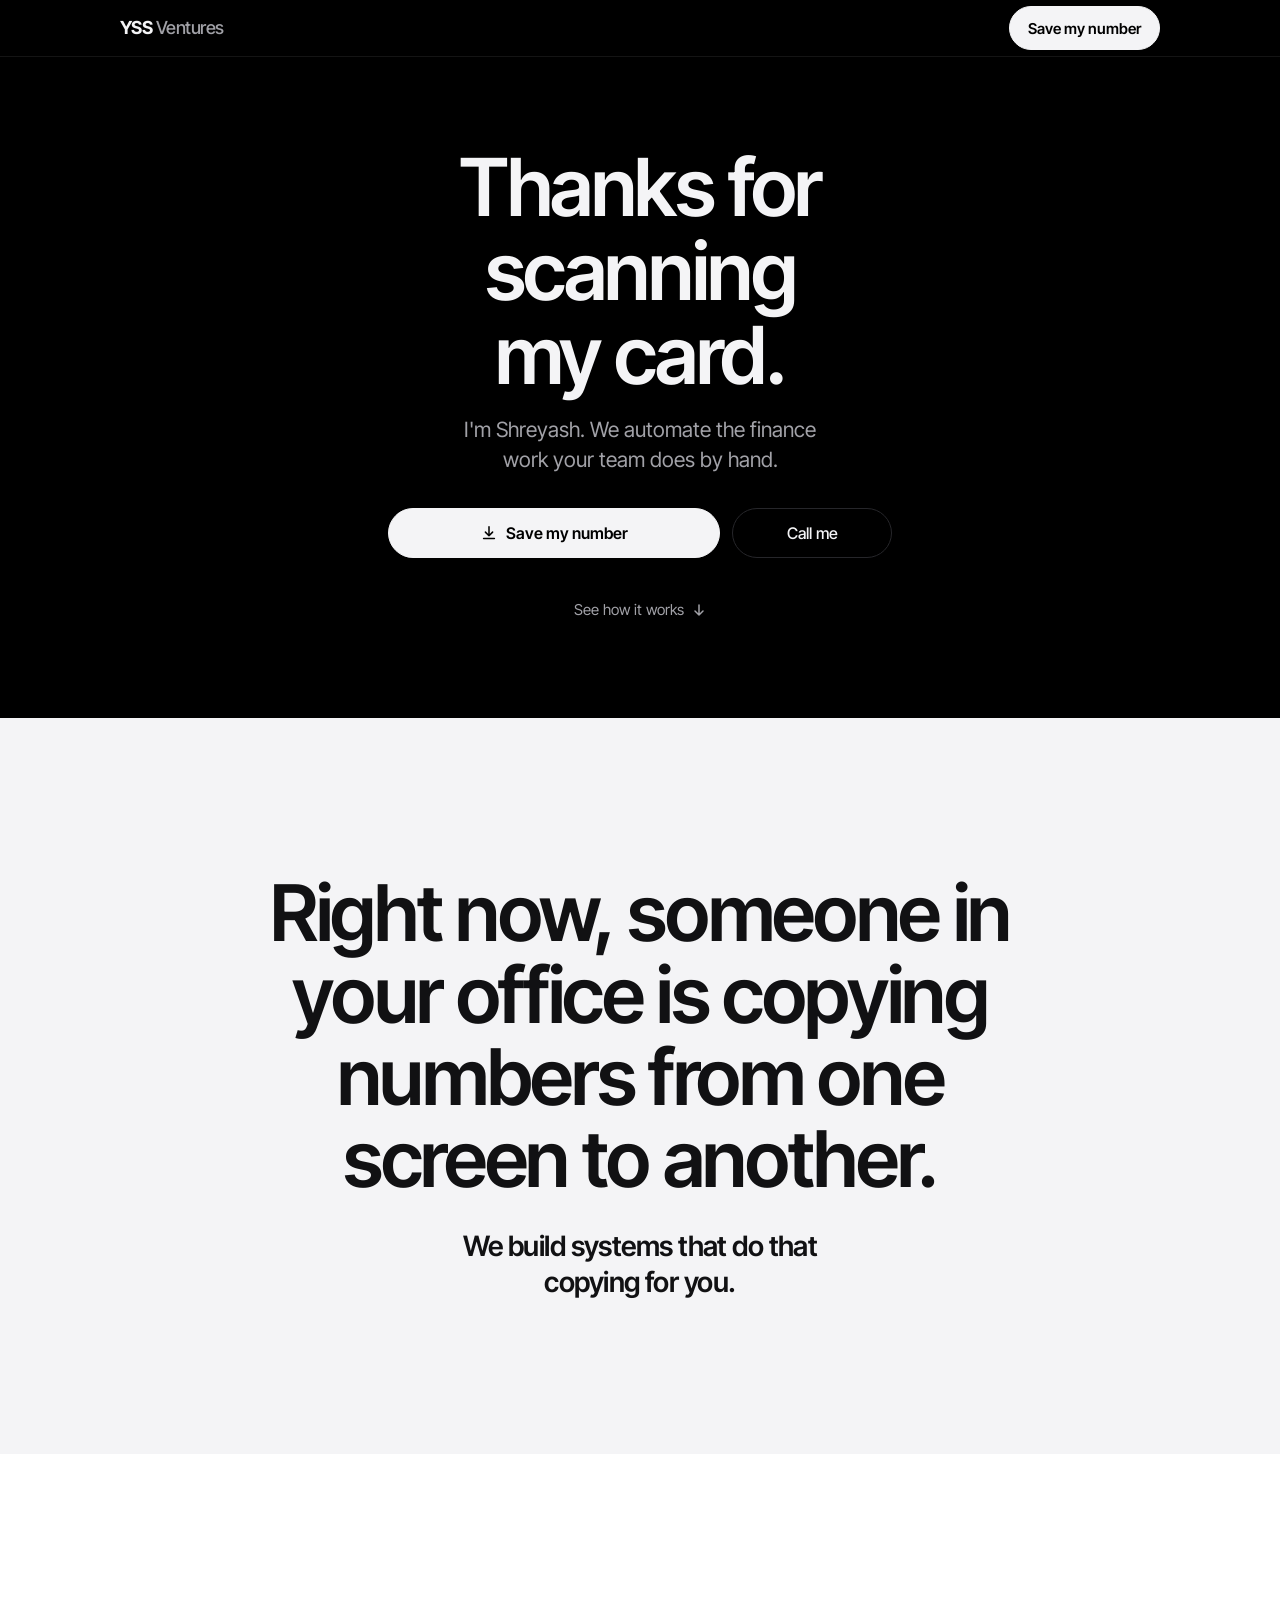
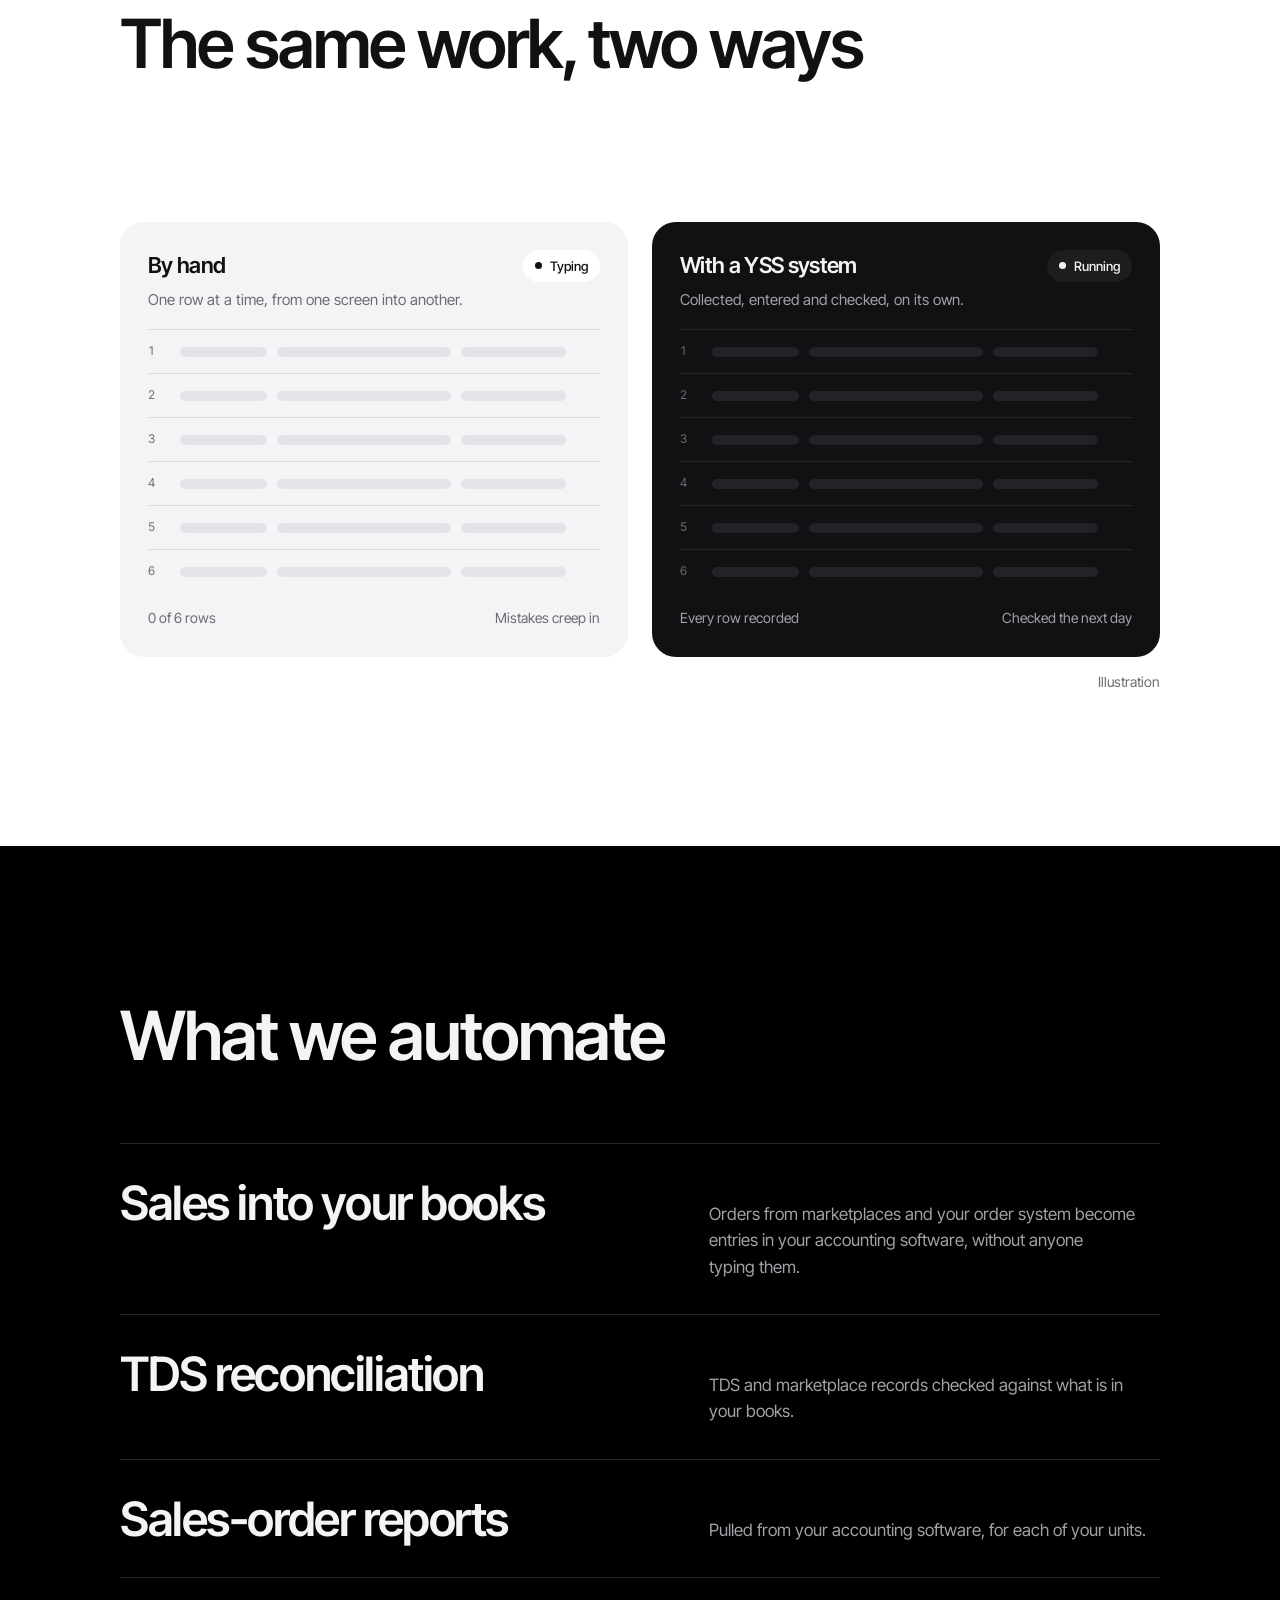
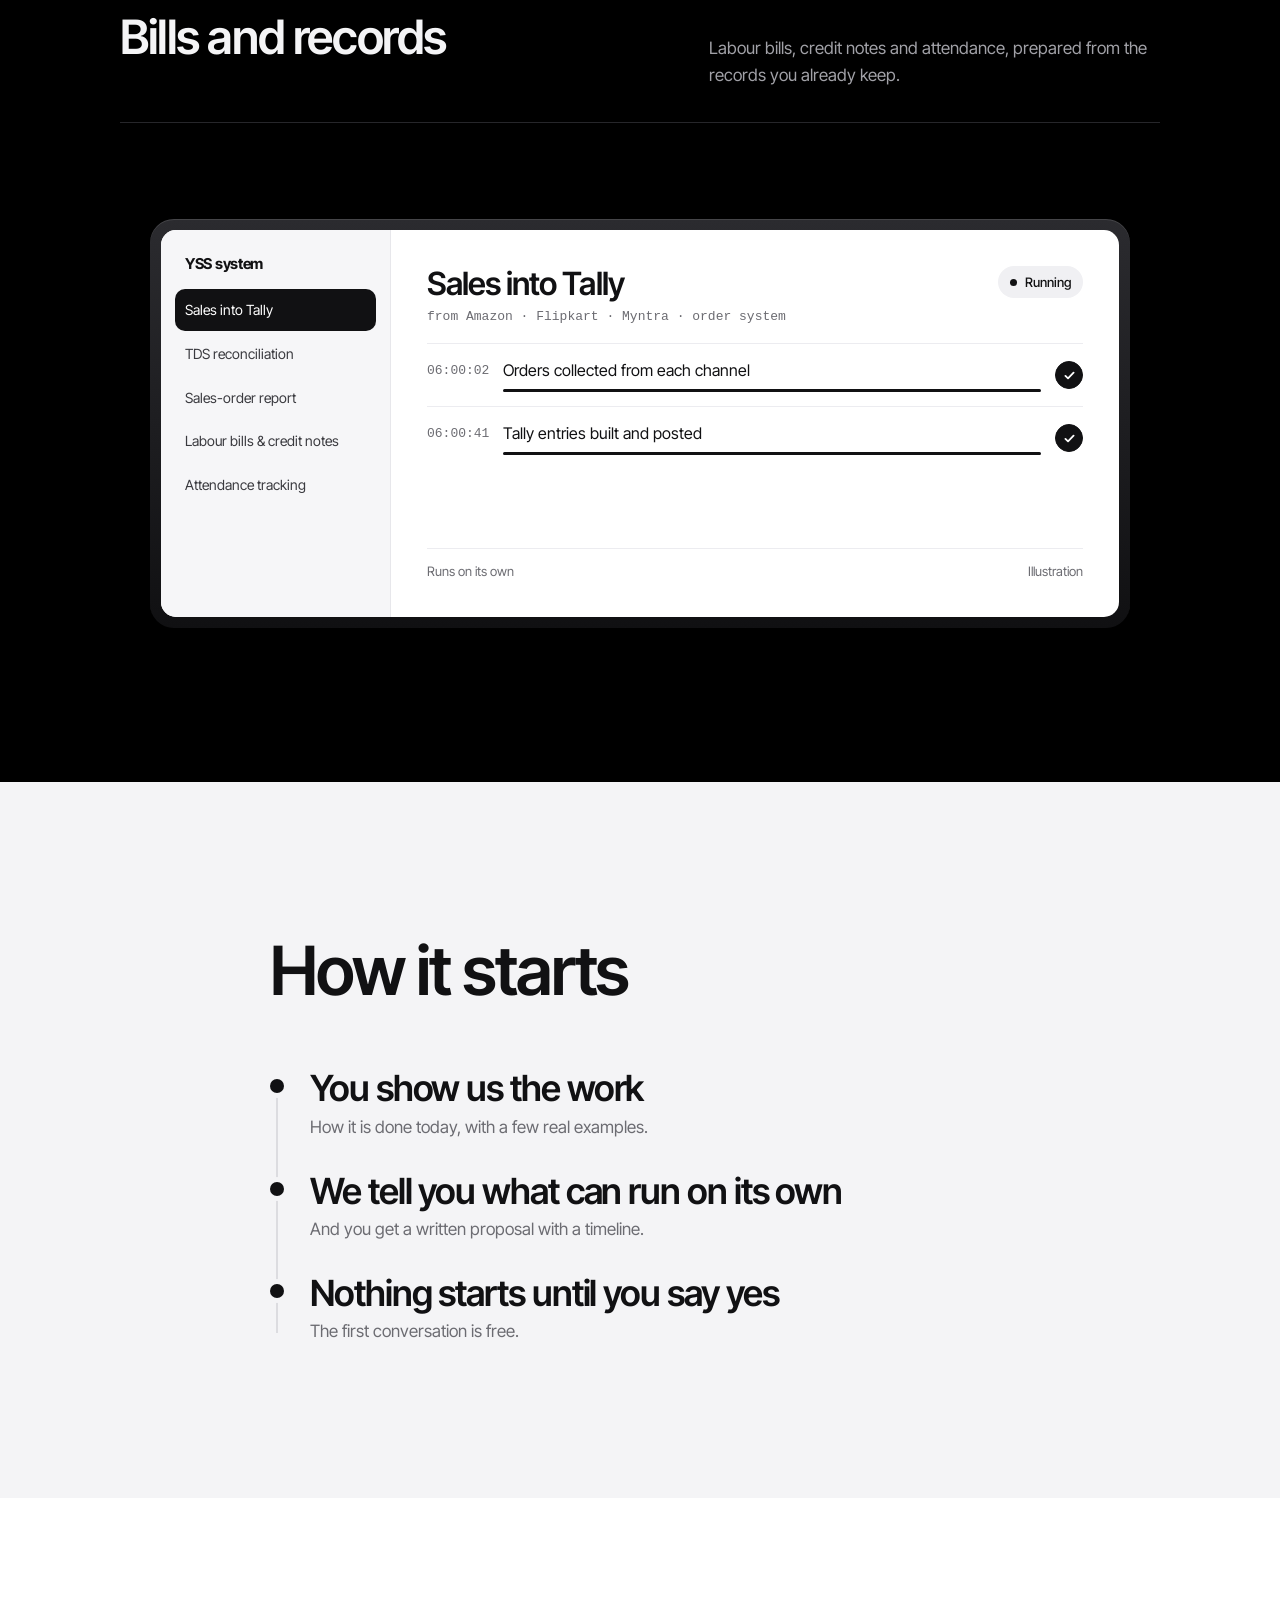
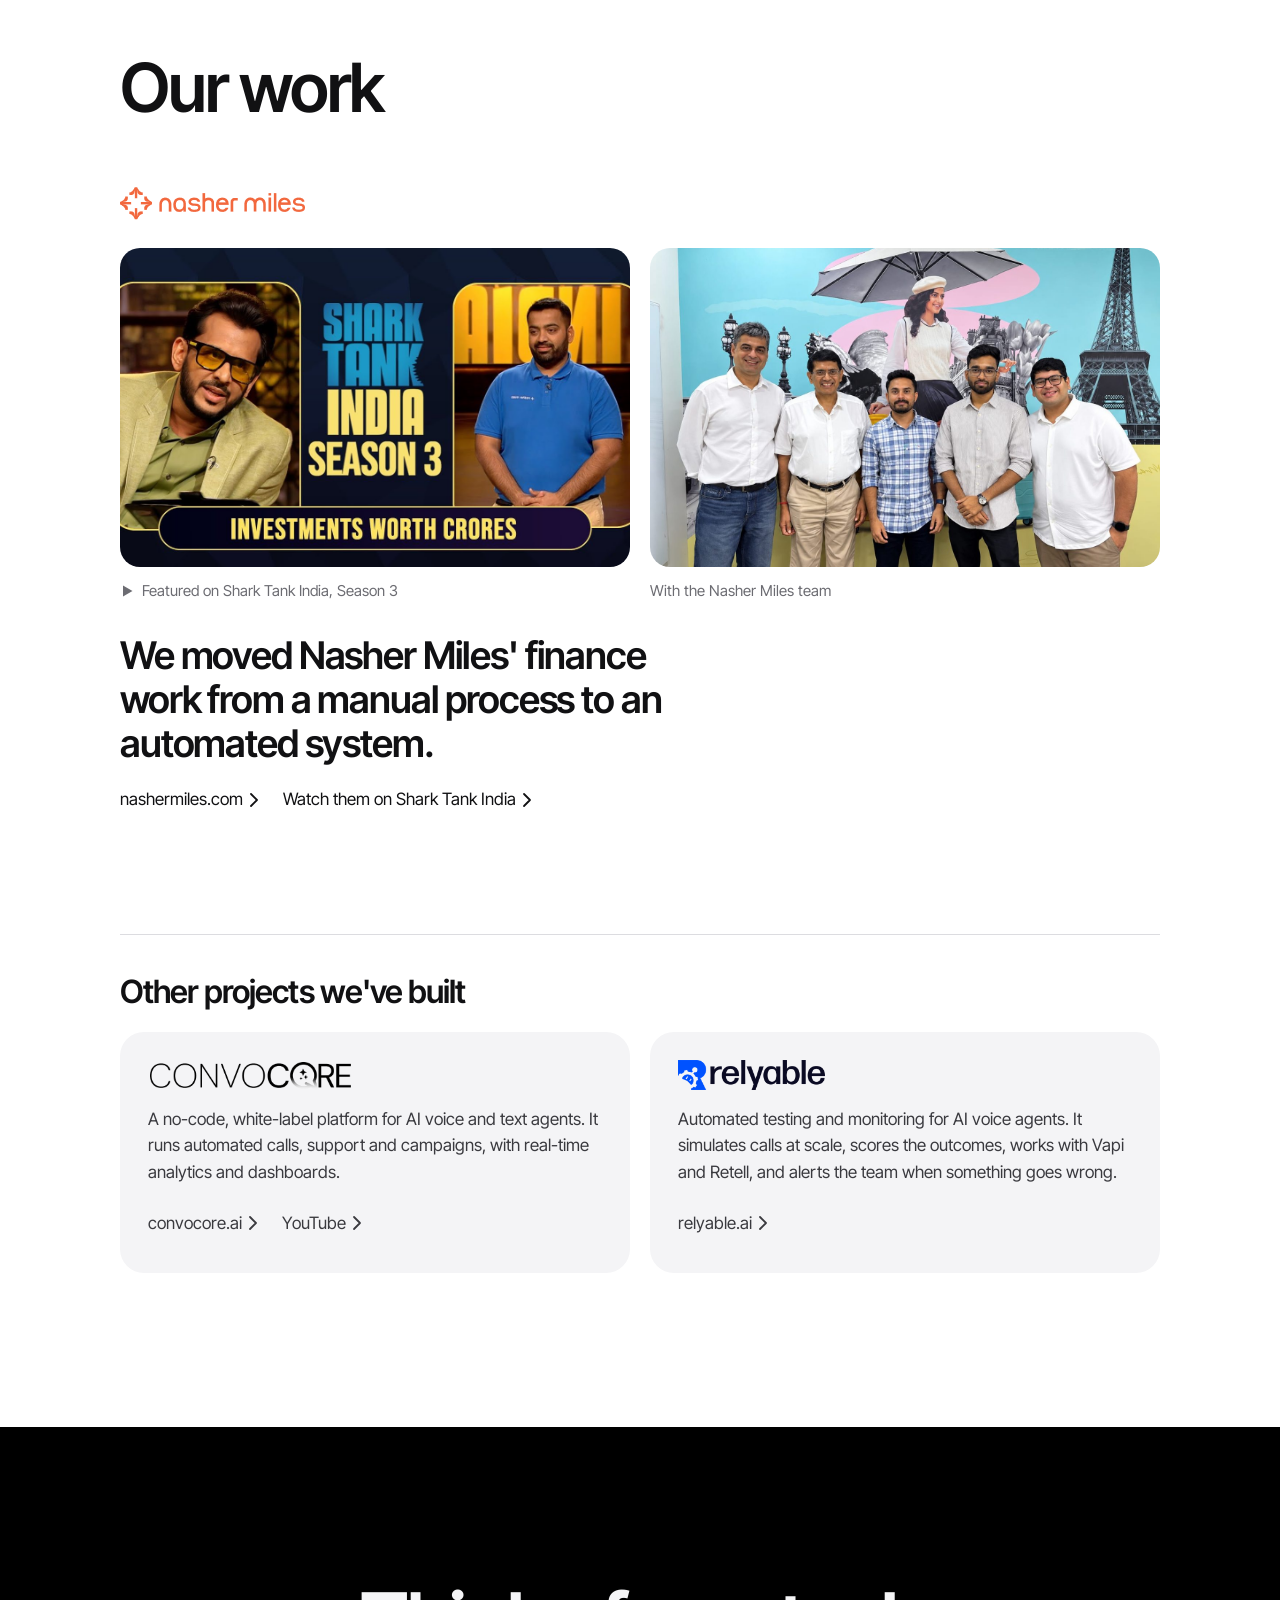
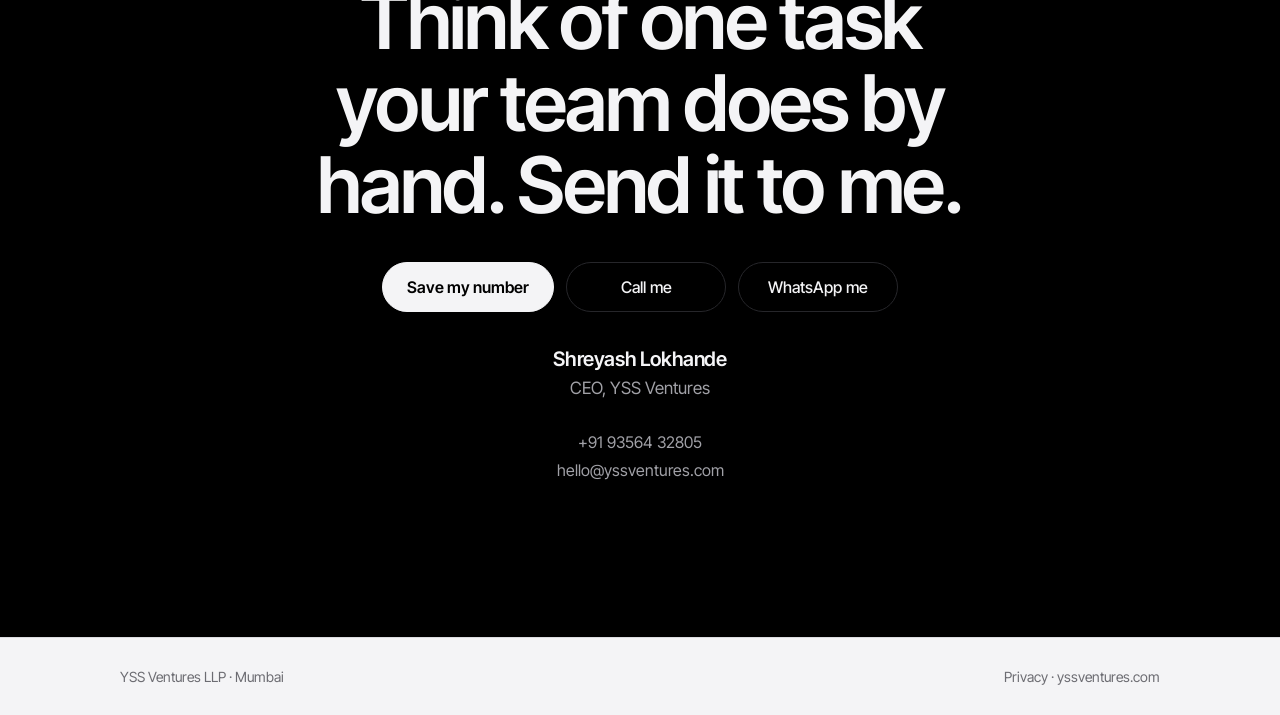
==== commit 5476c40f: "Team page with all six; site copy says accounting software instead of Tally-only Co-Authored-By: Cla" ====
--- a/card/index.html
+++ b/card/index.html
@@ -54,7 +54,7 @@
   <section class="sec white" aria-labelledby="vs-title">
     <div class="wrap">
       <h2 class="sec-title reveal" id="vs-title">The same work, two ways</h2>
-      <p class="sec-lede reveal">Sales from your marketplaces, entered into Tally.</p>
+      <p class="sec-lede reveal">Sales from your marketplaces, entered into your accounting software.</p>
       <div class="versus reveal">
         <div class="pane manual" id="pane-manual">
           <div class="pane-head"><h3>By hand</h3><span class="chip" id="chip-manual">Typing</span></div>
@@ -92,9 +92,9 @@
     <div class="wrap">
       <h2 class="sec-title reveal" id="jobs-title">What we automate</h2>
       <ul class="jobs">
-        <li class="reveal"><h3>Sales into Tally</h3><p>Orders from marketplaces and your order system become Tally entries, without anyone typing them.</p></li>
-        <li class="reveal"><h3>TDS reconciliation</h3><p>TDS and marketplace records checked against what is in Tally.</p></li>
-        <li class="reveal"><h3>Sales-order reports</h3><p>Pulled from Tally, for each of your units.</p></li>
+        <li class="reveal"><h3>Sales into your books</h3><p>Orders from marketplaces and your order system become entries in your accounting software, without anyone typing them.</p></li>
+        <li class="reveal"><h3>TDS reconciliation</h3><p>TDS and marketplace records checked against what is in your books.</p></li>
+        <li class="reveal"><h3>Sales-order reports</h3><p>Pulled from your accounting software, for each of your units.</p></li>
         <li class="reveal"><h3>Bills and records</h3><p>Labour bills, credit notes and attendance, prepared from the records you already keep.</p></li>
       </ul>
 
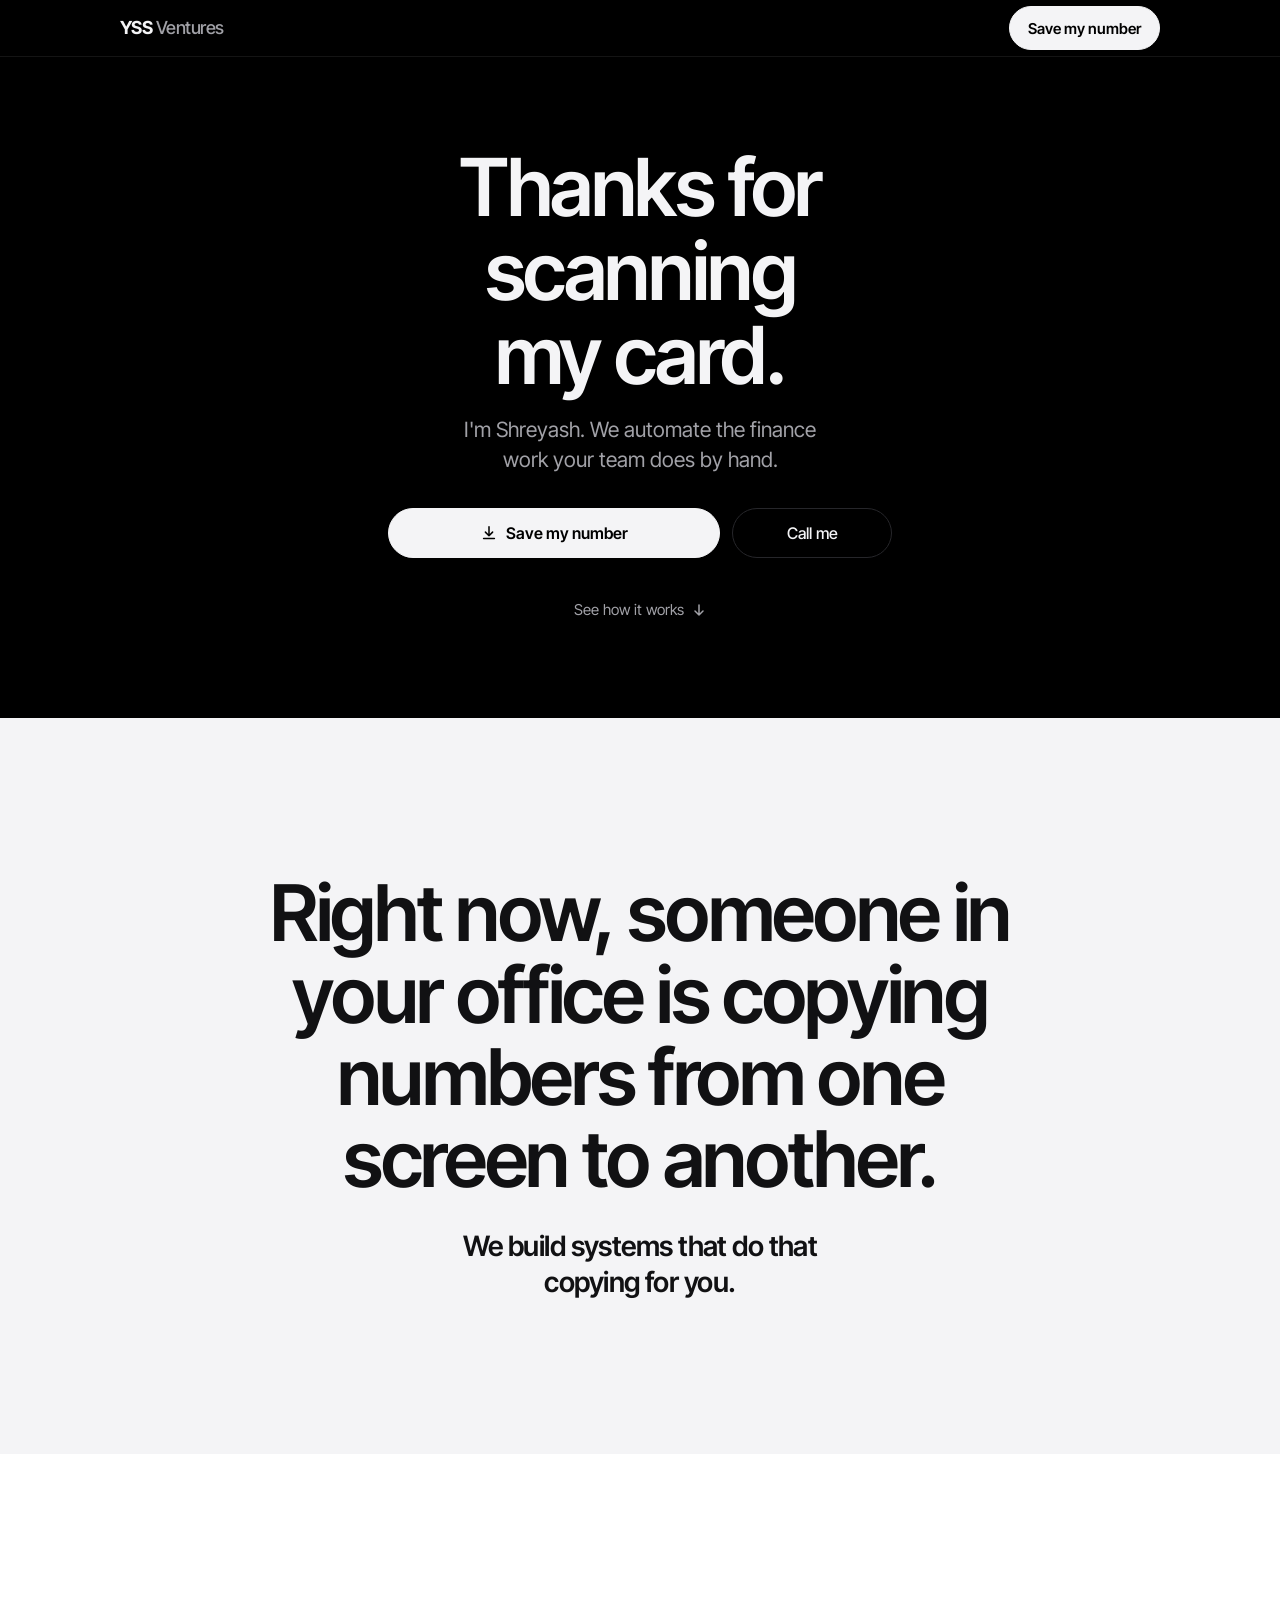
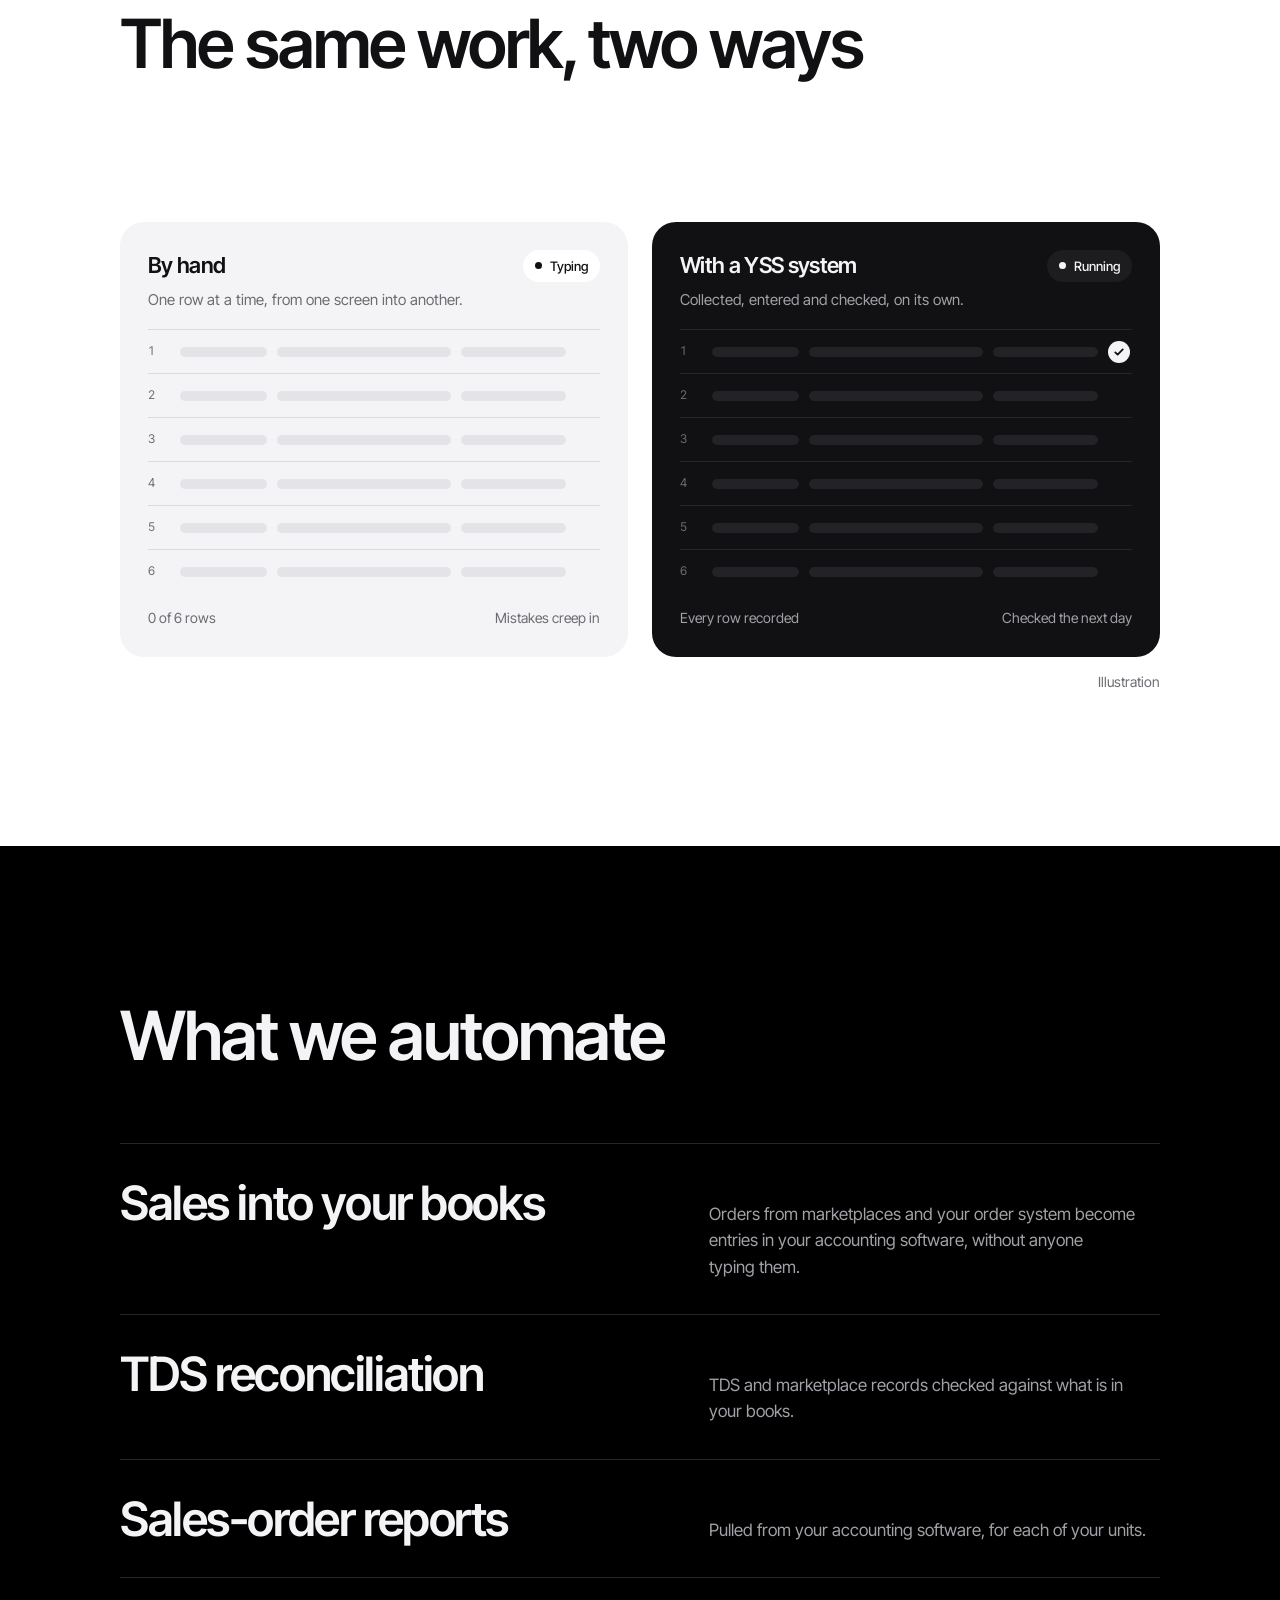
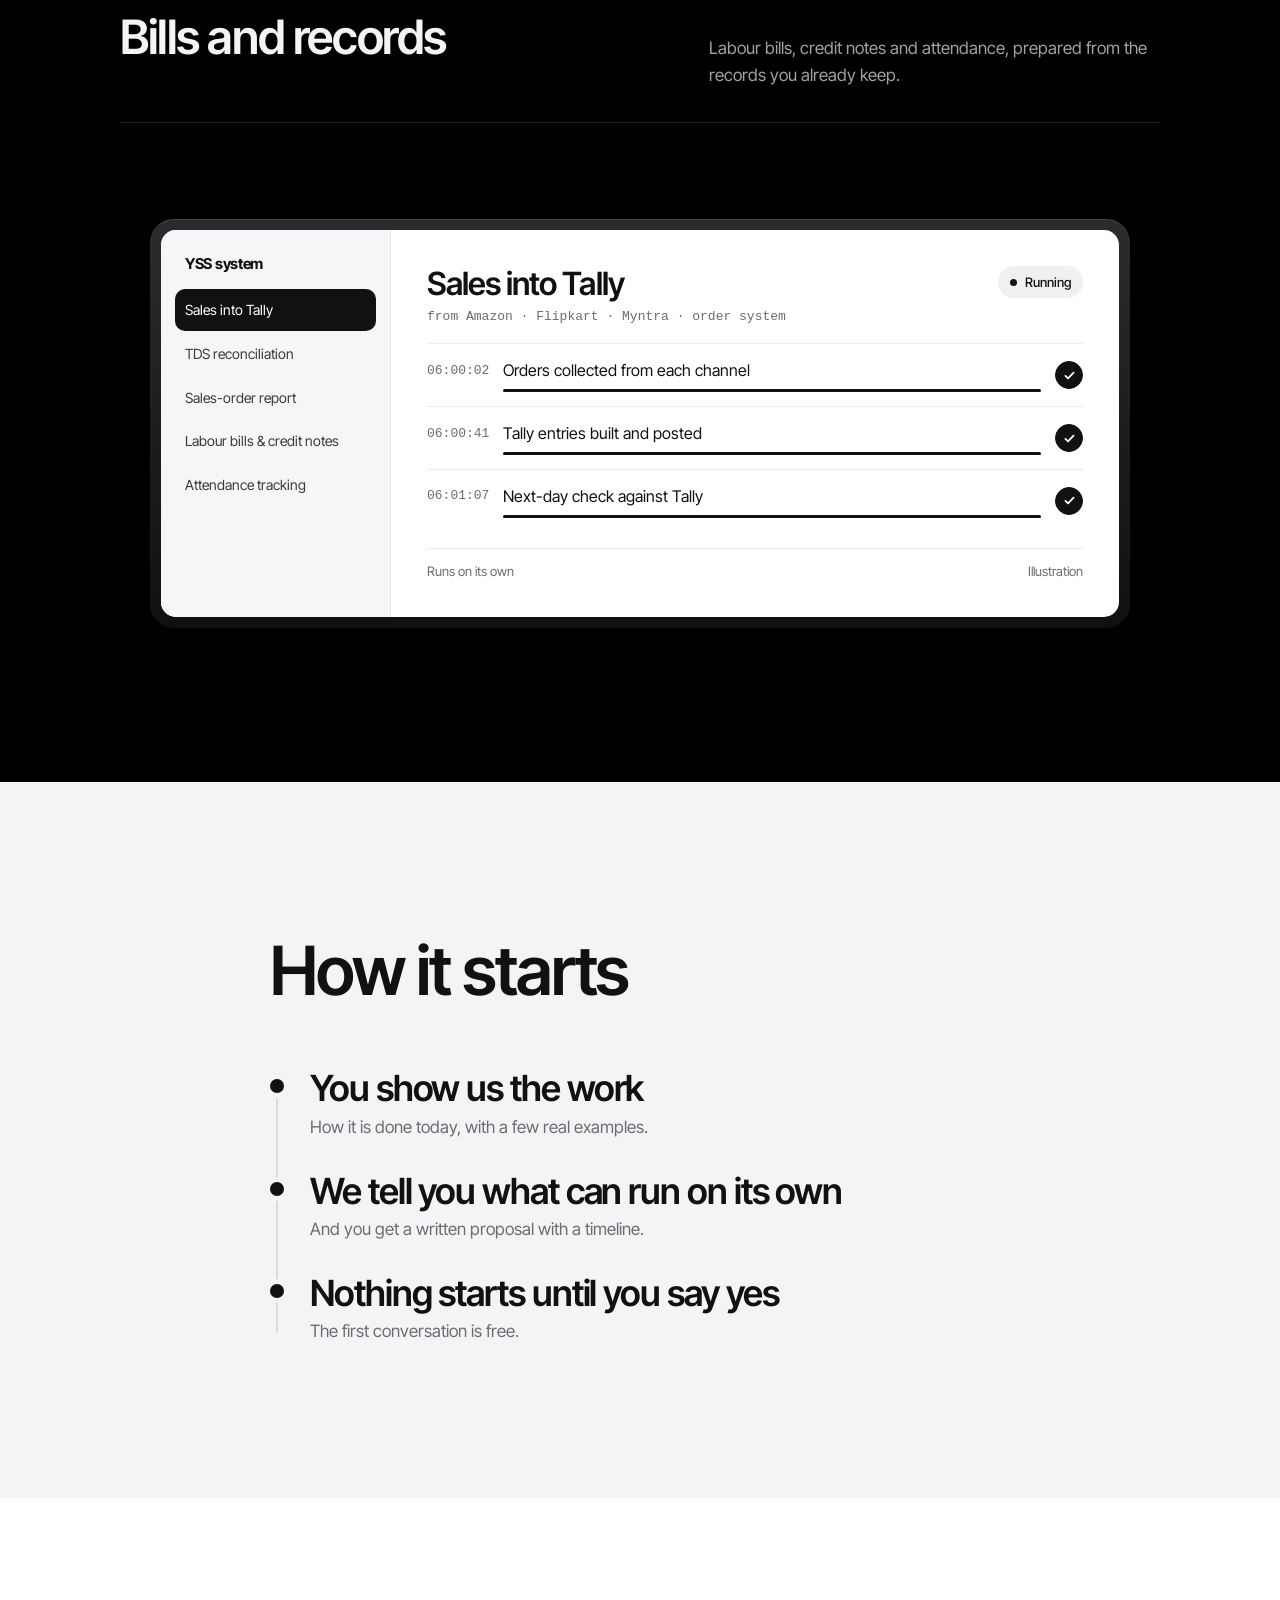
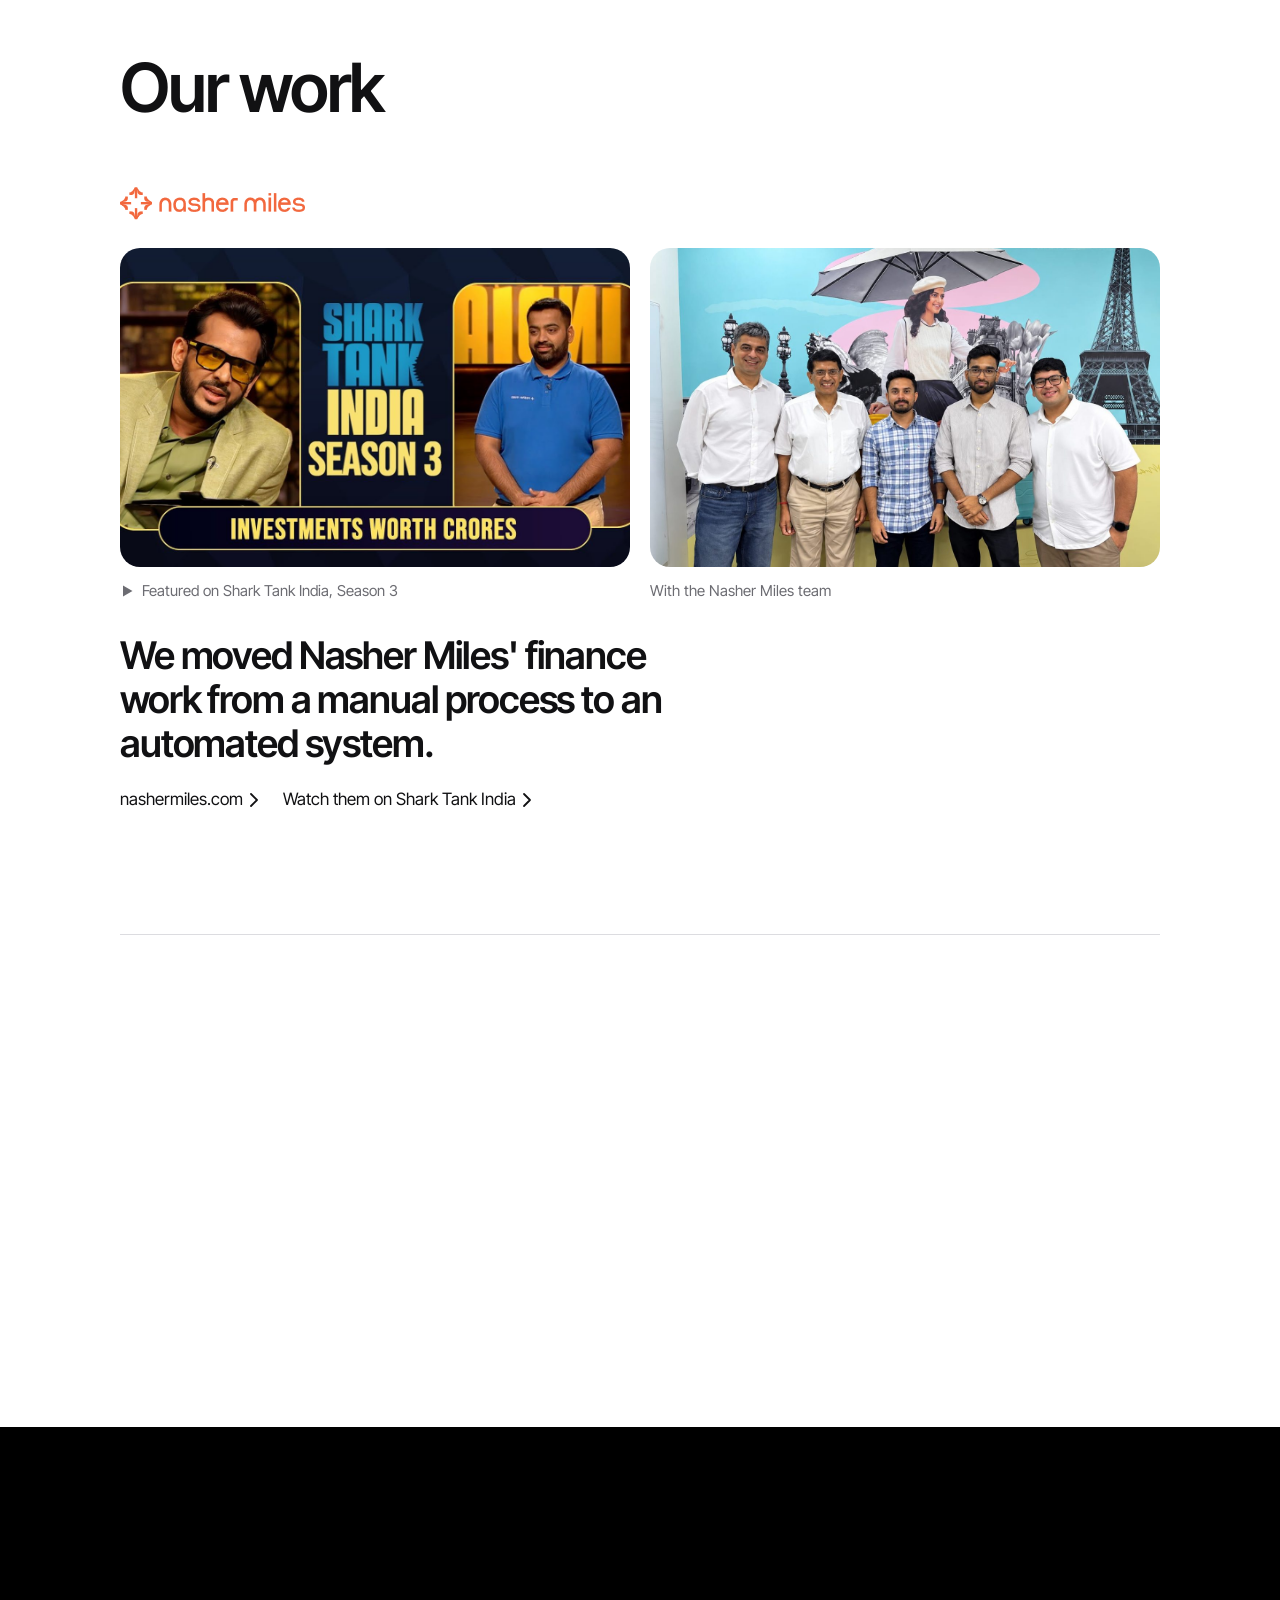
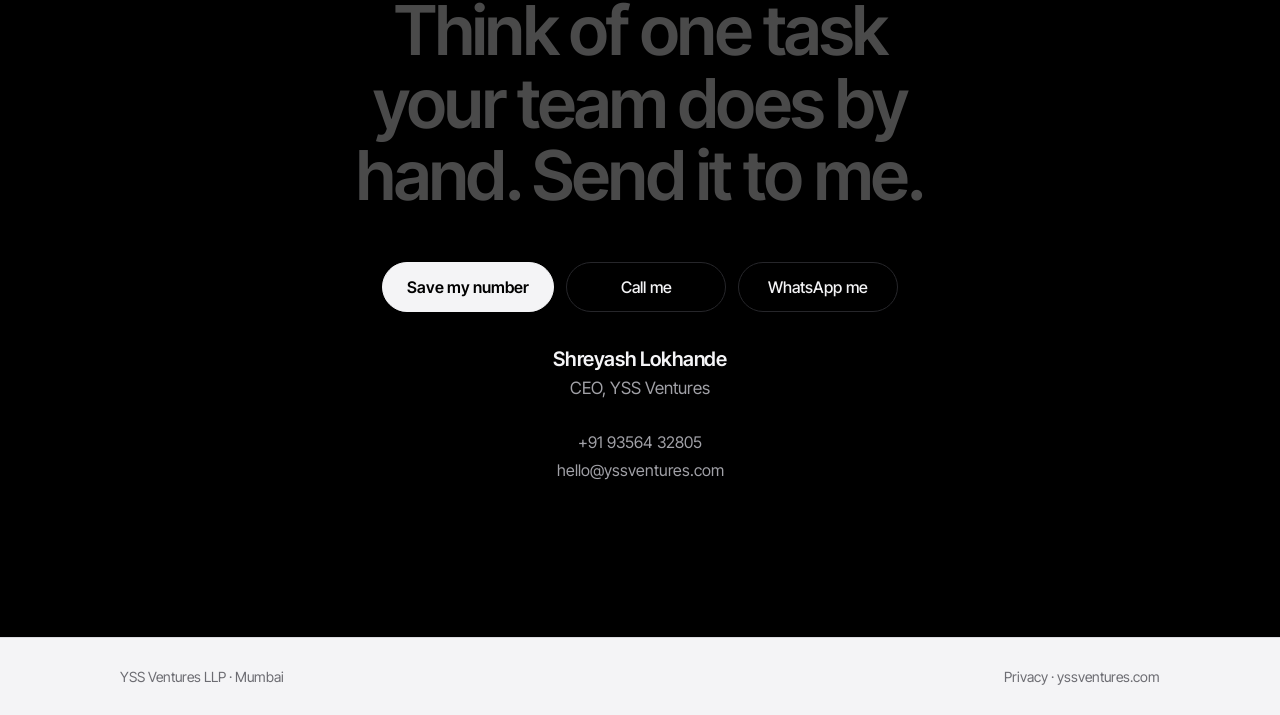
==== commit d6a03b31: "Phones: show the section links (Team included) as a second header row Co-Authored-By: Claude Opus 5." ====
--- a/card/index.html
+++ b/card/index.html
@@ -13,7 +13,7 @@
 <meta name="robots" content="noindex">
 <link rel="icon" href="data:image/svg+xml,%3Csvg xmlns='http://www.w3.org/2000/svg' viewBox='0 0 32 32'%3E%3Crect width='32' height='32' rx='7' fill='%23000'/%3E%3Ctext x='16' y='22' text-anchor='middle' font-family='Arial' font-weight='700' font-size='15' fill='%23fff'%3EY%3C/text%3E%3C/svg%3E">
 <link rel="preload" href="/assets/inter-tight.woff2" as="font" type="font/woff2" crossorigin>
-<link rel="stylesheet" href="/assets/site.css?v=3">
+<link rel="stylesheet" href="/assets/site.css?v=4">
 <link rel="stylesheet" href="card.css?v=4">
 </head>
 <body>
--- a/assets/site.css
+++ b/assets/site.css
@@ -71,10 +71,17 @@
 .nav-in { display: flex; align-items: center; justify-content: space-between; gap: 16px; height: 56px; }
 .mark { font-size: 1.125rem; font-weight: 700; letter-spacing: -0.03em; text-decoration: none; white-space: nowrap; }
 .mark span { font-weight: 500; color: var(--muted-dark); }
-.nav-links { display: none; gap: 4px; }
-.nav-links a { display: inline-flex; align-items: center; min-height: 44px; padding: 0 12px; font-size: 0.9375rem; color: var(--muted-dark); text-decoration: none; transition: color 0.3s; }
-.nav-links a:hover { color: var(--on-dark); }
-@media (min-width: 860px) { .nav-links { display: flex; } }
+.nav-links { display: flex; gap: 4px; }
+.nav-links a { display: inline-flex; align-items: center; min-height: 44px; padding: 0 12px; font-size: 0.9375rem; color: var(--muted-dark); text-decoration: none; white-space: nowrap; transition: color 0.3s; }
+.nav-links a:hover, .nav-links a[aria-current="page"] { color: var(--on-dark); }
+/* Phones: the links sit on a second row that scrolls sideways, so every section stays one tap away. */
+@media (max-width: 859px) {
+  html { scroll-padding-top: 116px; }
+  .nav-in { flex-wrap: wrap; height: auto; padding-top: 6px; row-gap: 0; }
+  .nav-links { order: 3; flex-basis: 100%; overflow-x: auto; scrollbar-width: none; margin: 0 -12px; }
+  .nav-links::-webkit-scrollbar { display: none; }
+  .nav-links a { padding: 0 10px; font-size: 0.875rem; }
+}
 
 /* ---------- Buttons ---------- */
 .btn {
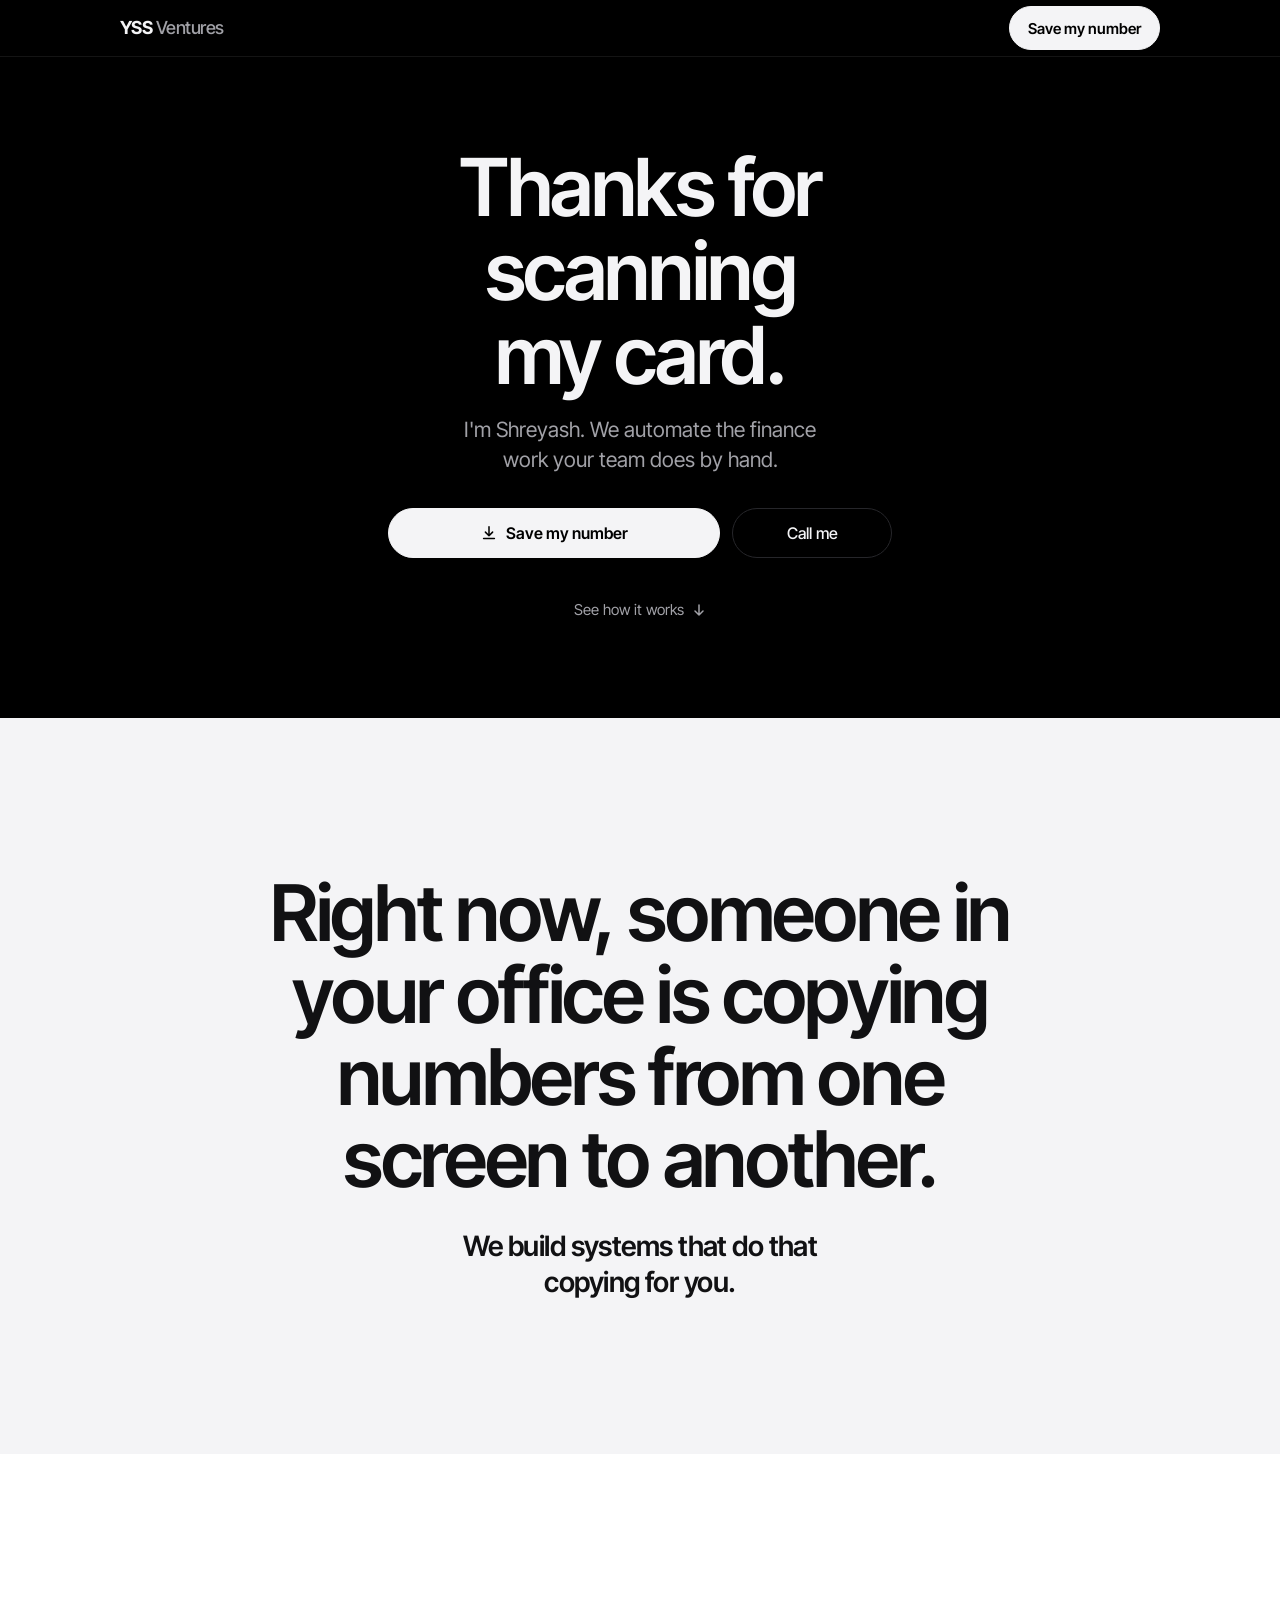
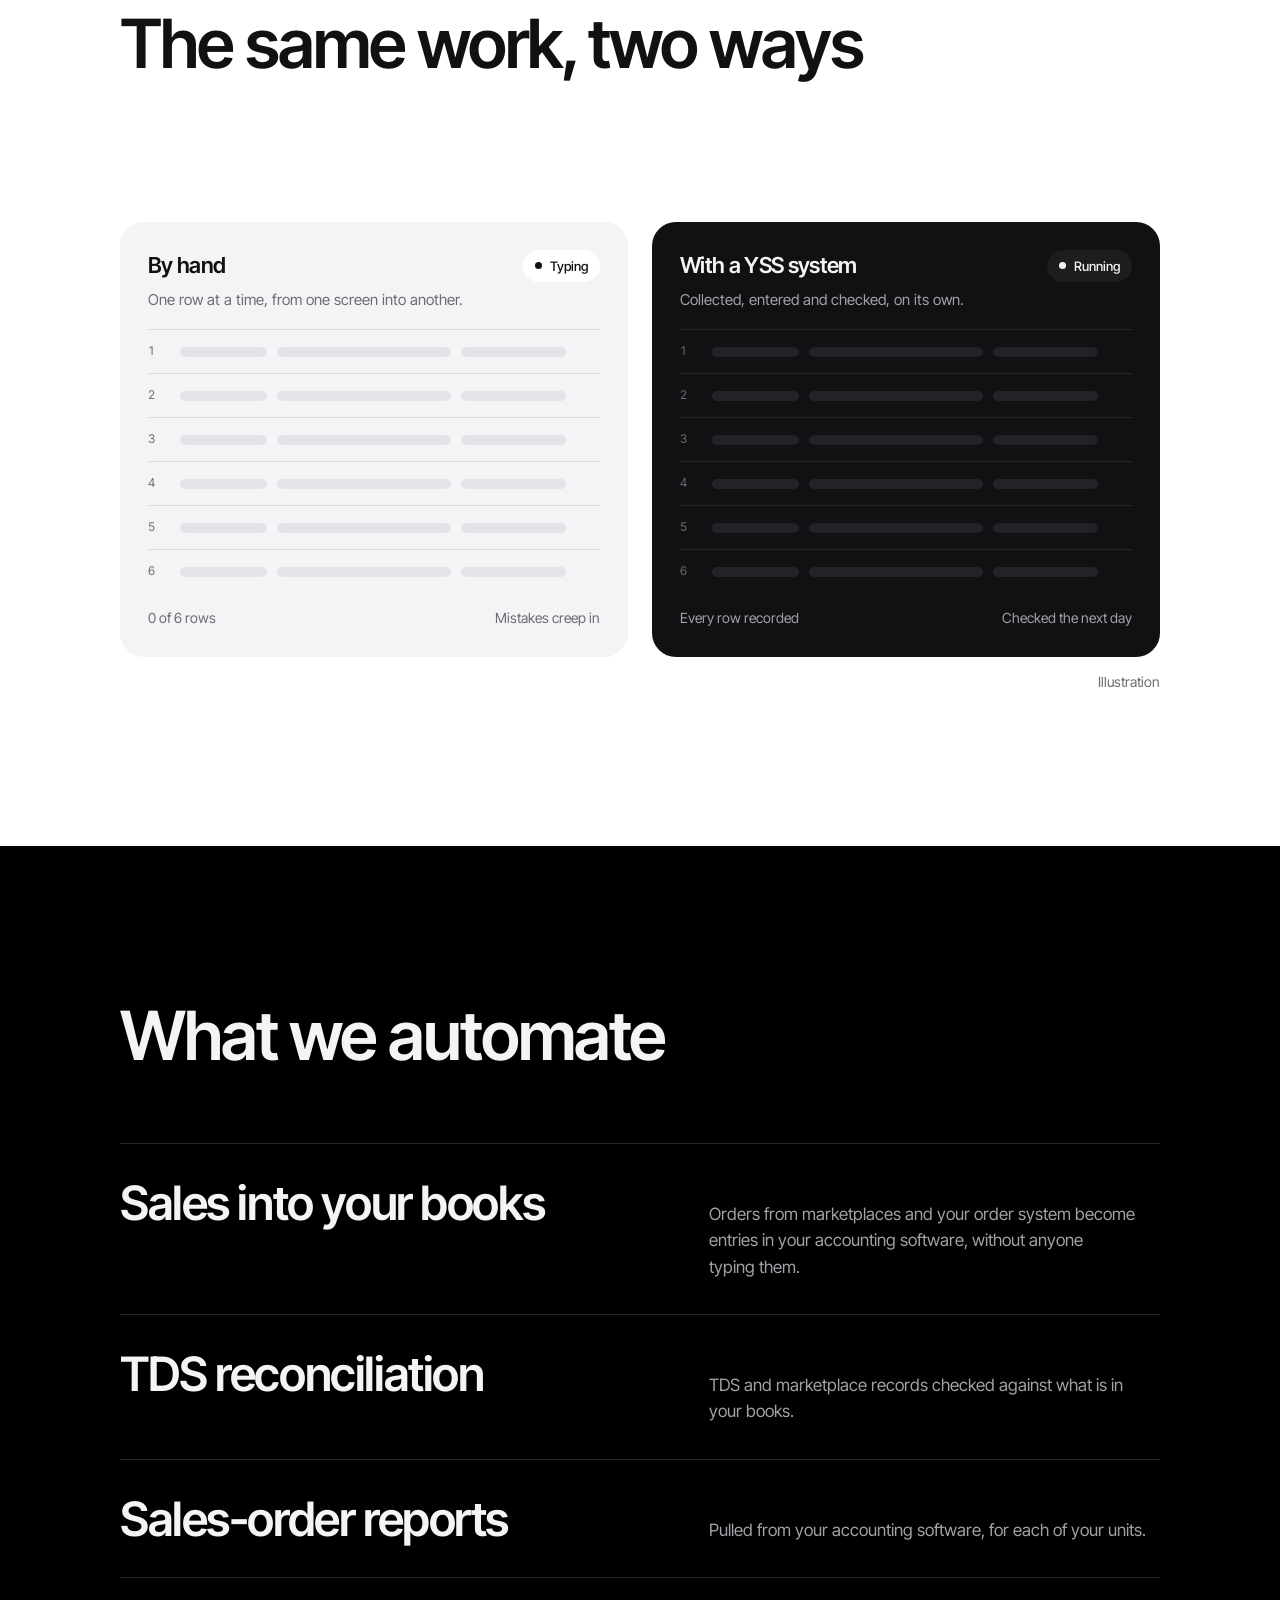
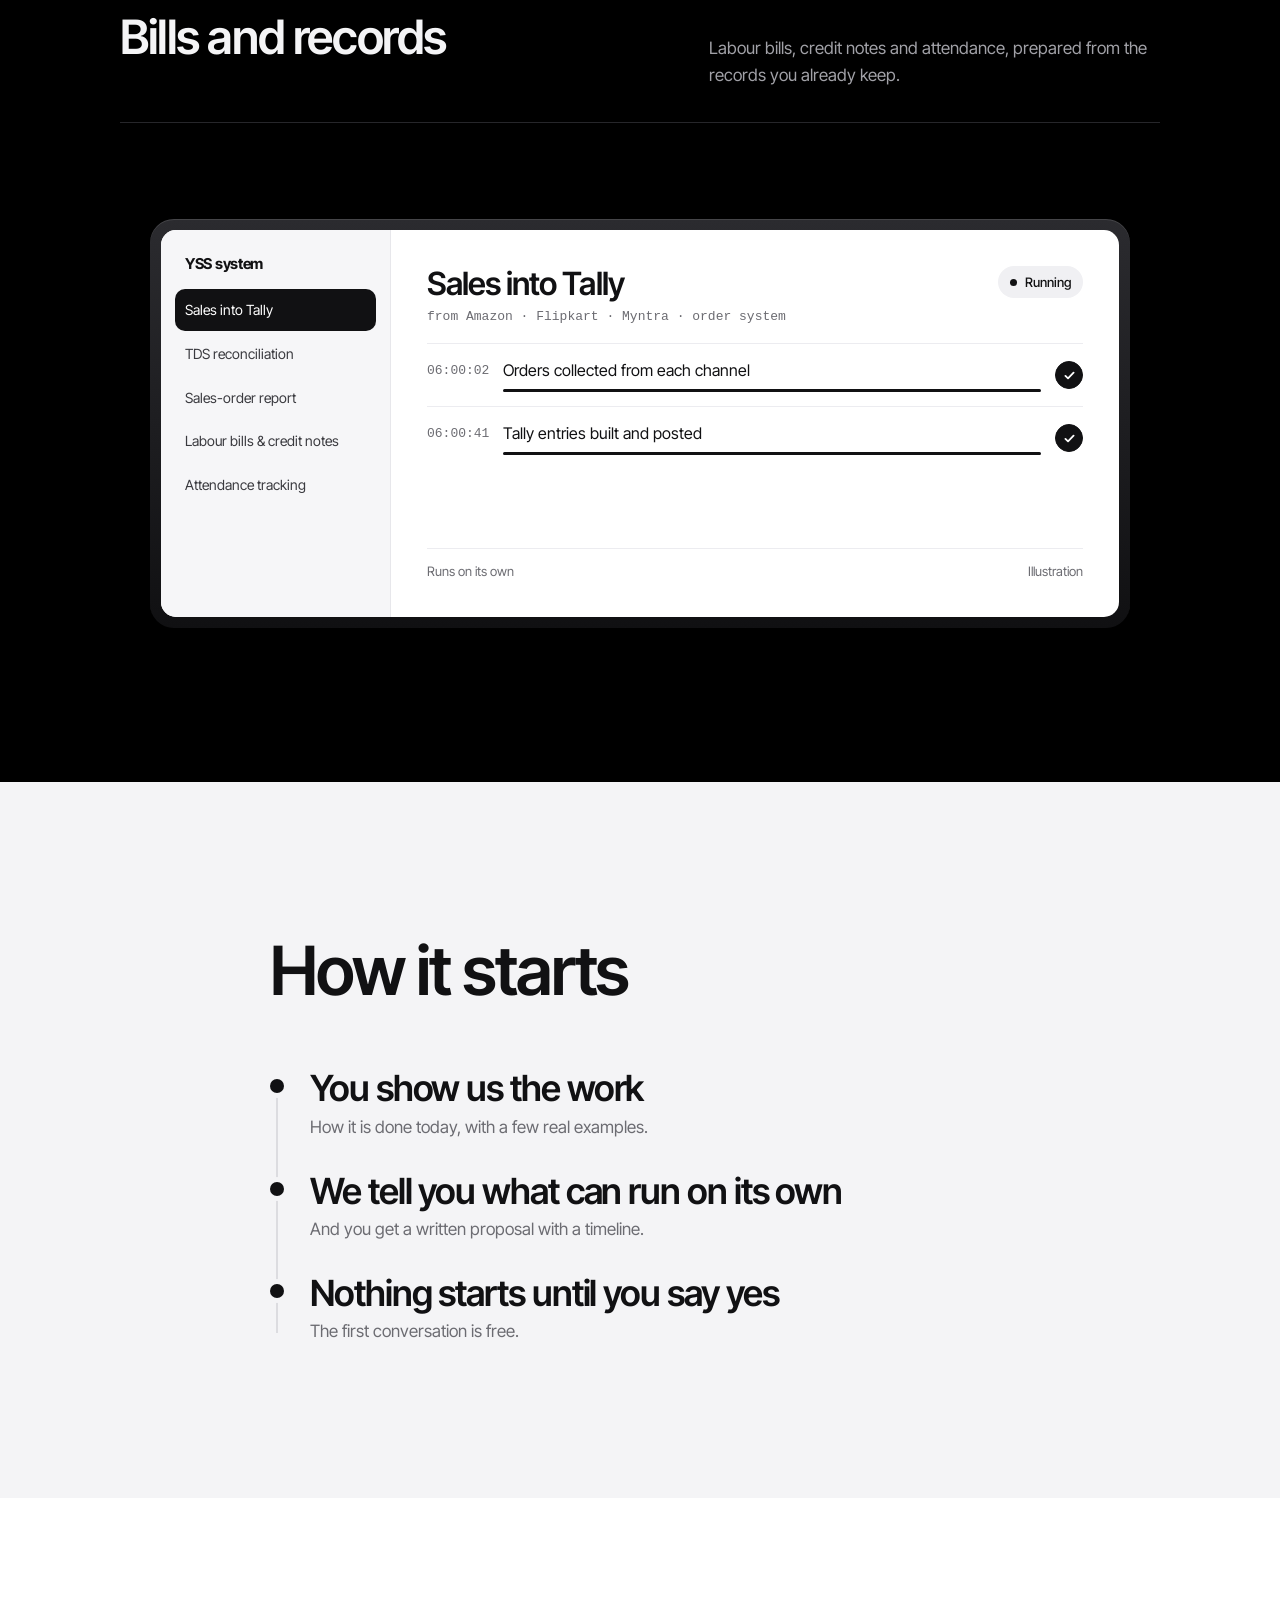
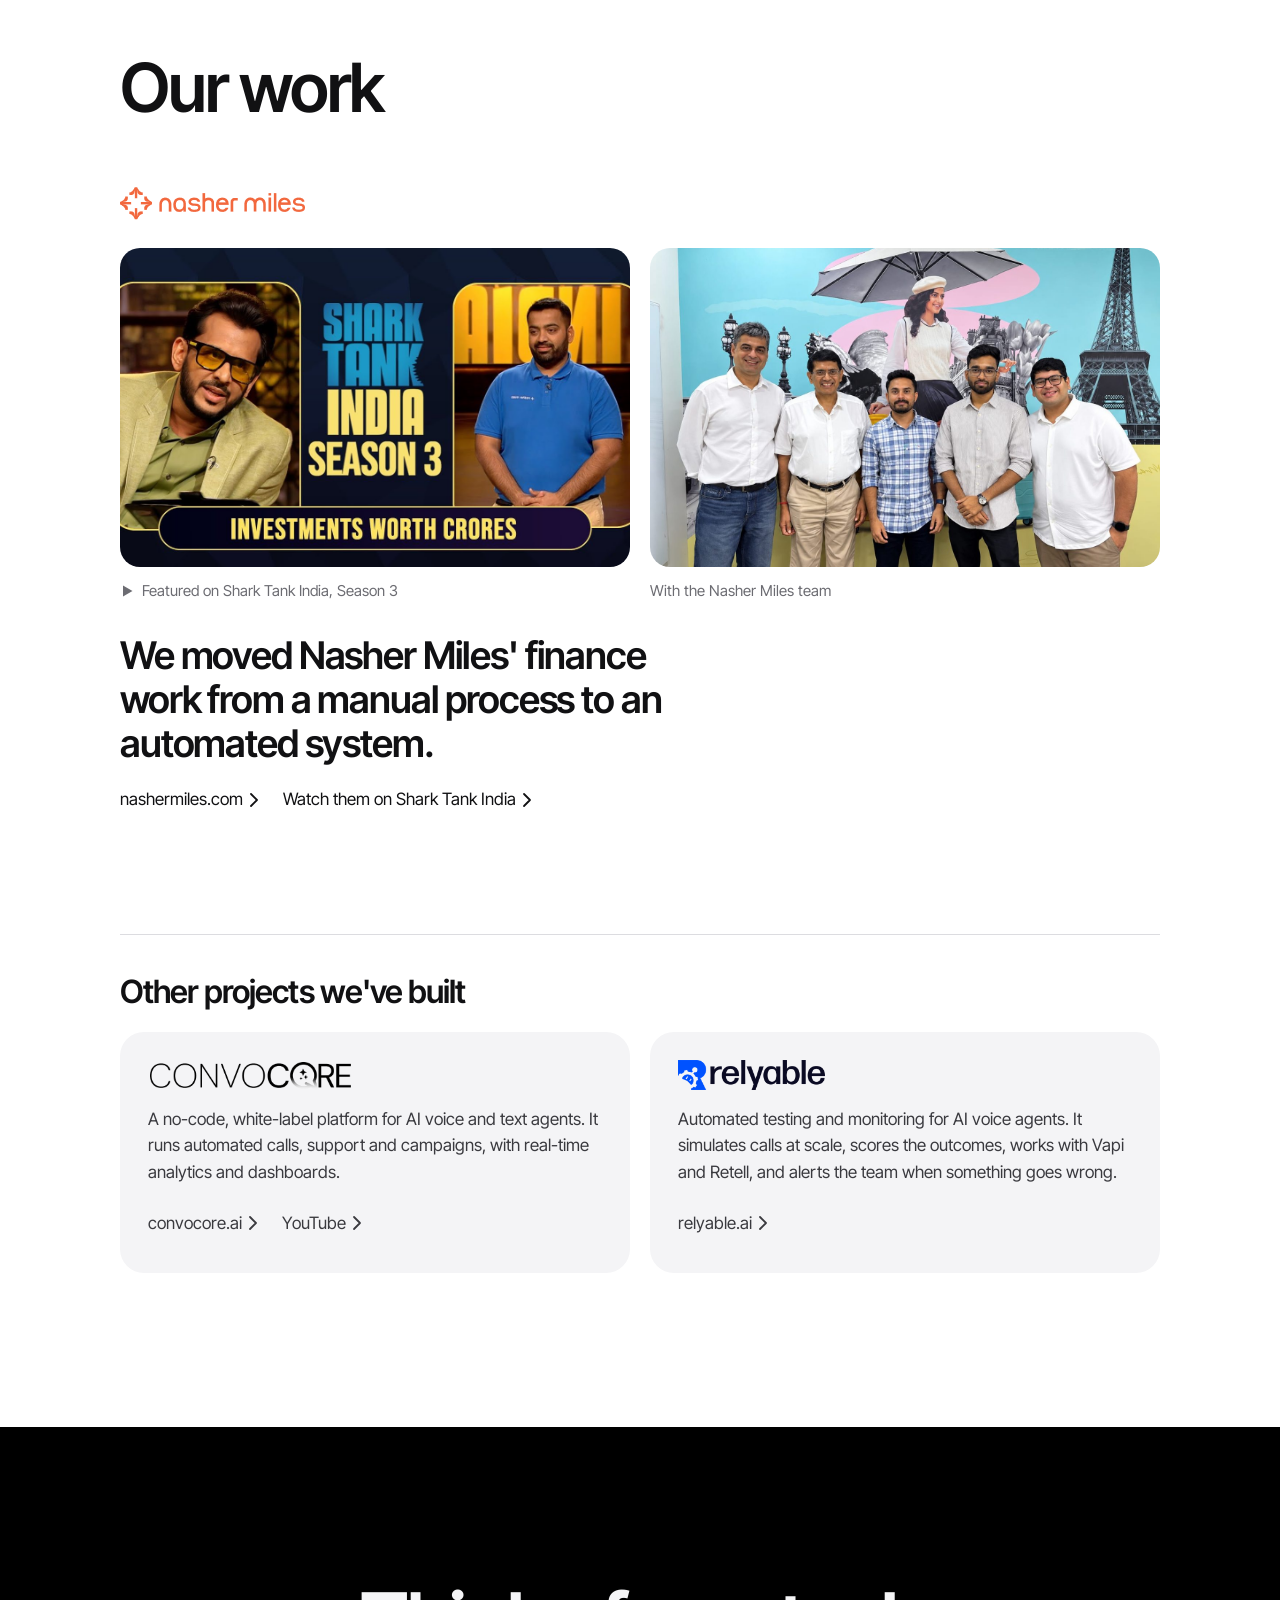
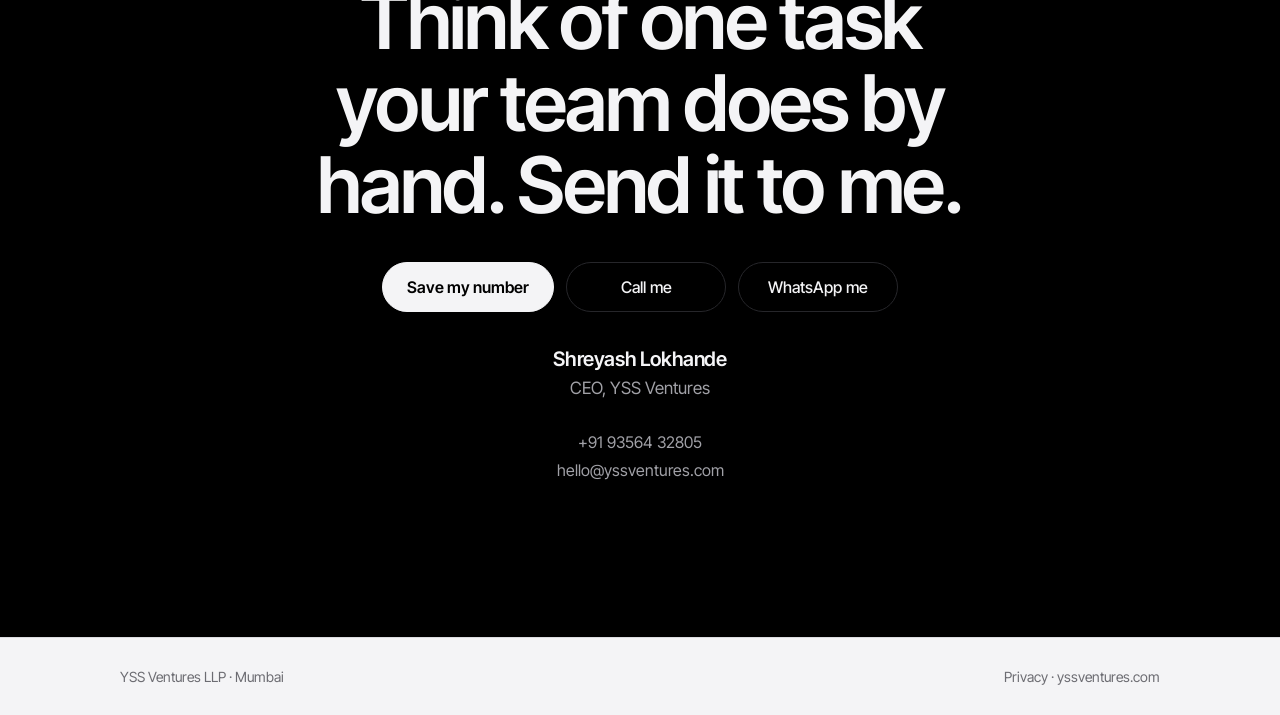
==== commit 045e54b0: "SEO: YSS favicon as real files (ico, svg, apple-touch, 192/512), web manifest, robots.txt, sitemap.x" ====
--- a/card/index.html
+++ b/card/index.html
@@ -11,7 +11,10 @@
 <meta property="og:url" content="https://yssventures.com/card/">
 <meta property="og:type" content="website">
 <meta name="robots" content="noindex">
-<link rel="icon" href="data:image/svg+xml,%3Csvg xmlns='http://www.w3.org/2000/svg' viewBox='0 0 32 32'%3E%3Crect width='32' height='32' rx='7' fill='%23000'/%3E%3Ctext x='16' y='22' text-anchor='middle' font-family='Arial' font-weight='700' font-size='15' fill='%23fff'%3EY%3C/text%3E%3C/svg%3E">
+<link rel="icon" href="/favicon.ico" sizes="48x48">
+<link rel="icon" href="/favicon.svg" type="image/svg+xml">
+<link rel="apple-touch-icon" href="/apple-touch-icon.png">
+<link rel="manifest" href="/site.webmanifest">
 <link rel="preload" href="/assets/inter-tight.woff2" as="font" type="font/woff2" crossorigin>
 <link rel="stylesheet" href="/assets/site.css?v=4">
 <link rel="stylesheet" href="card.css?v=4">
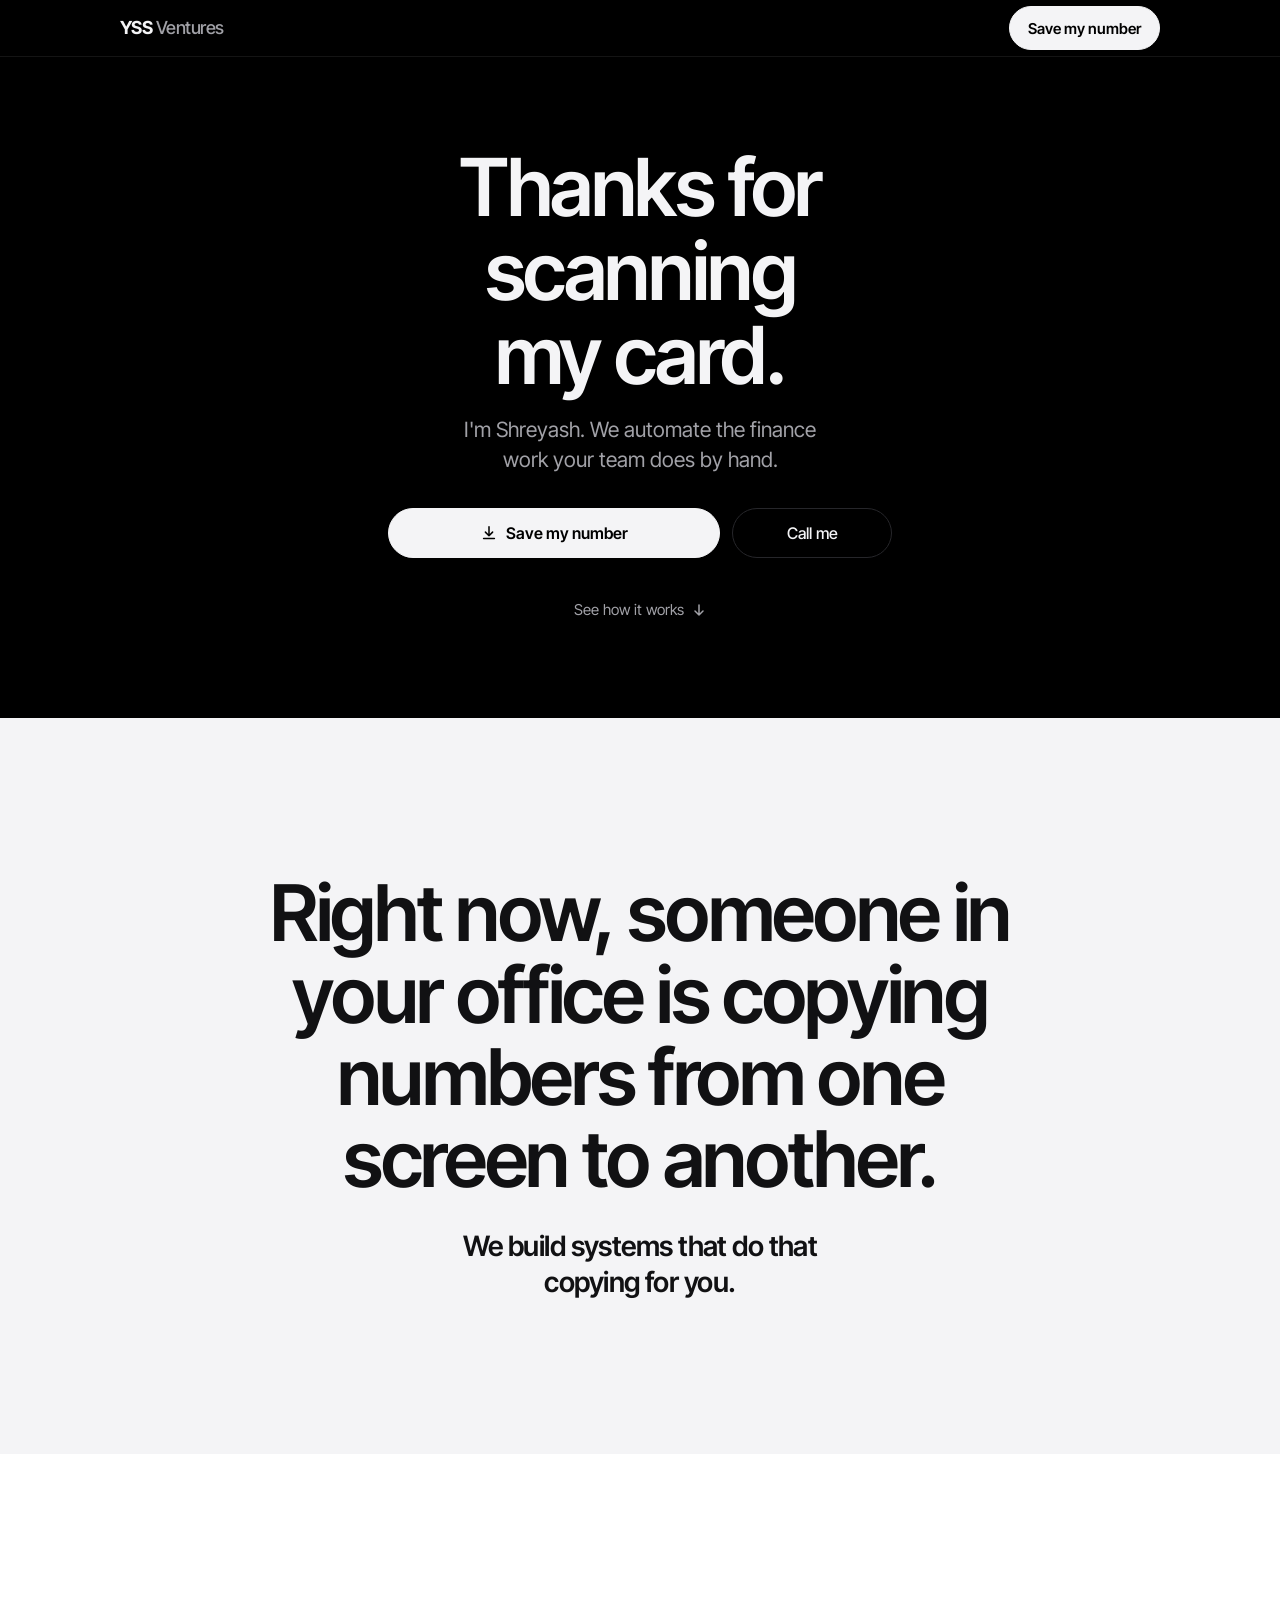
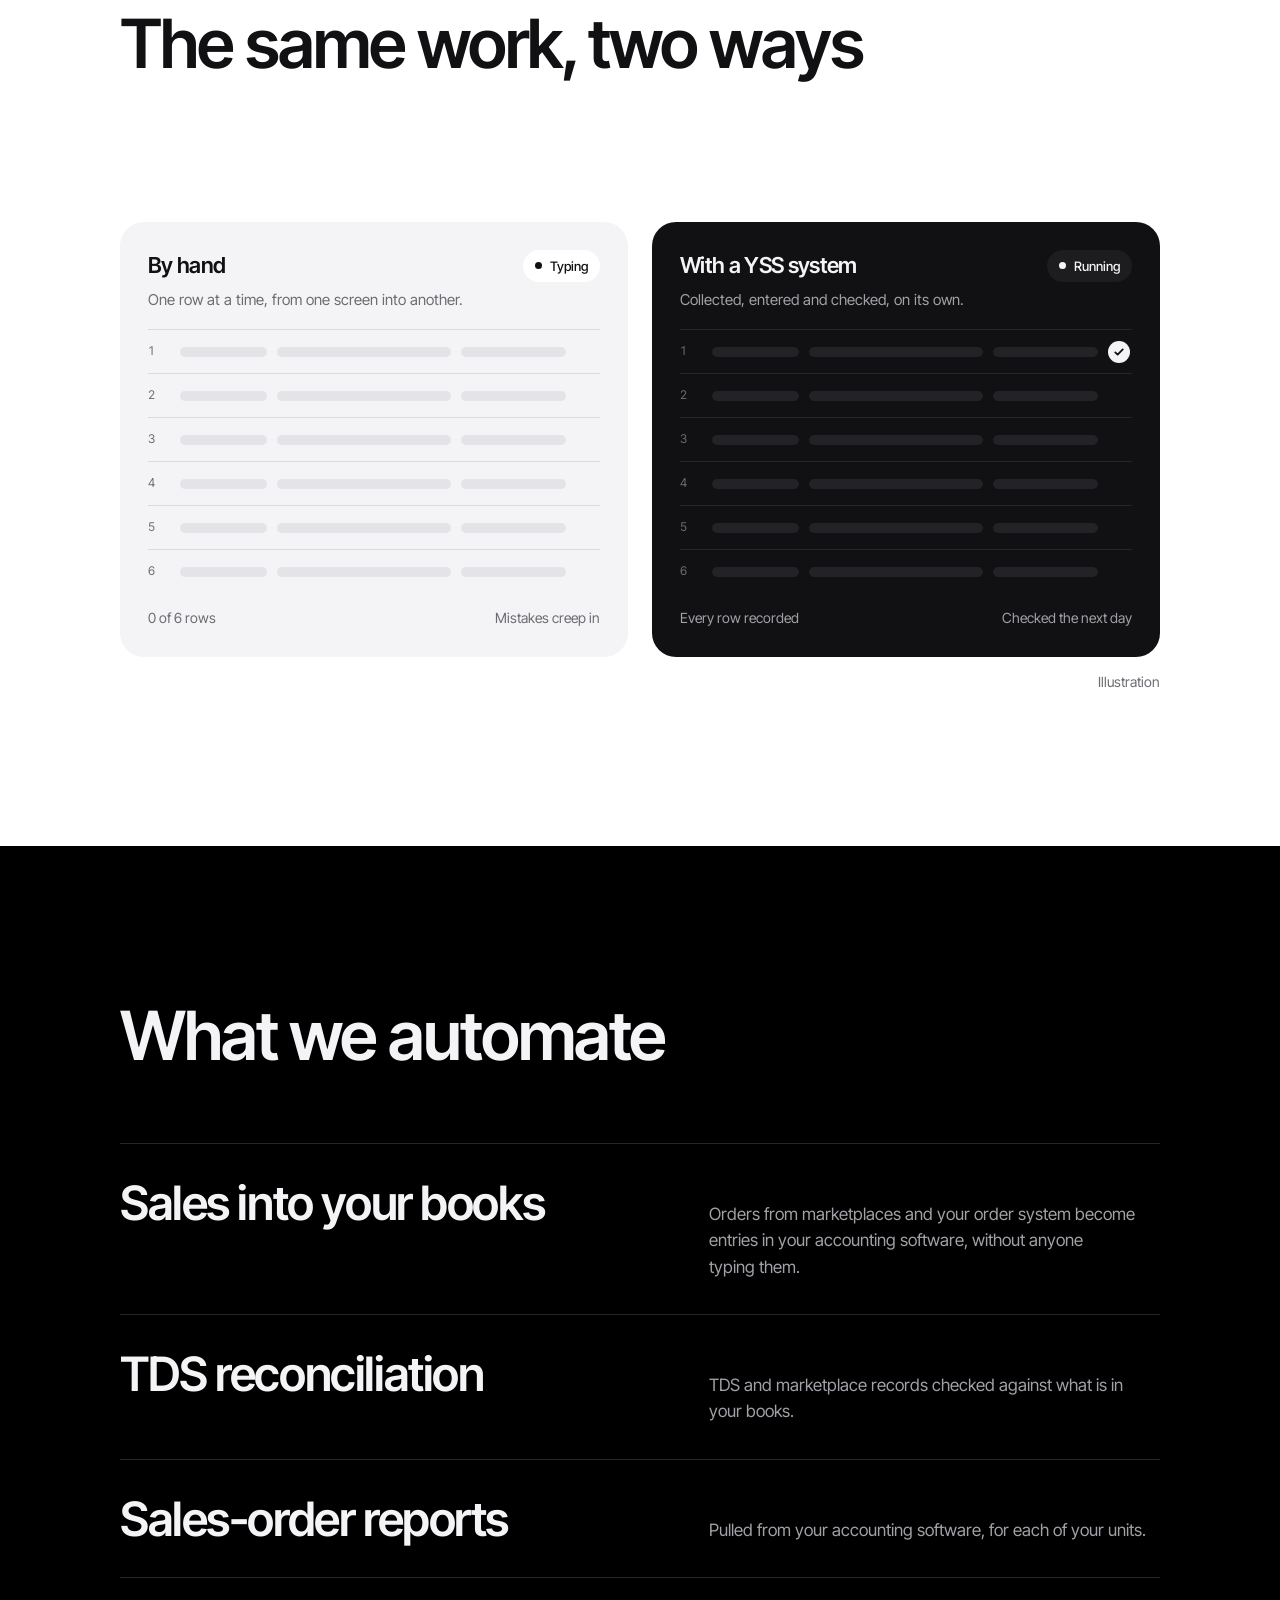
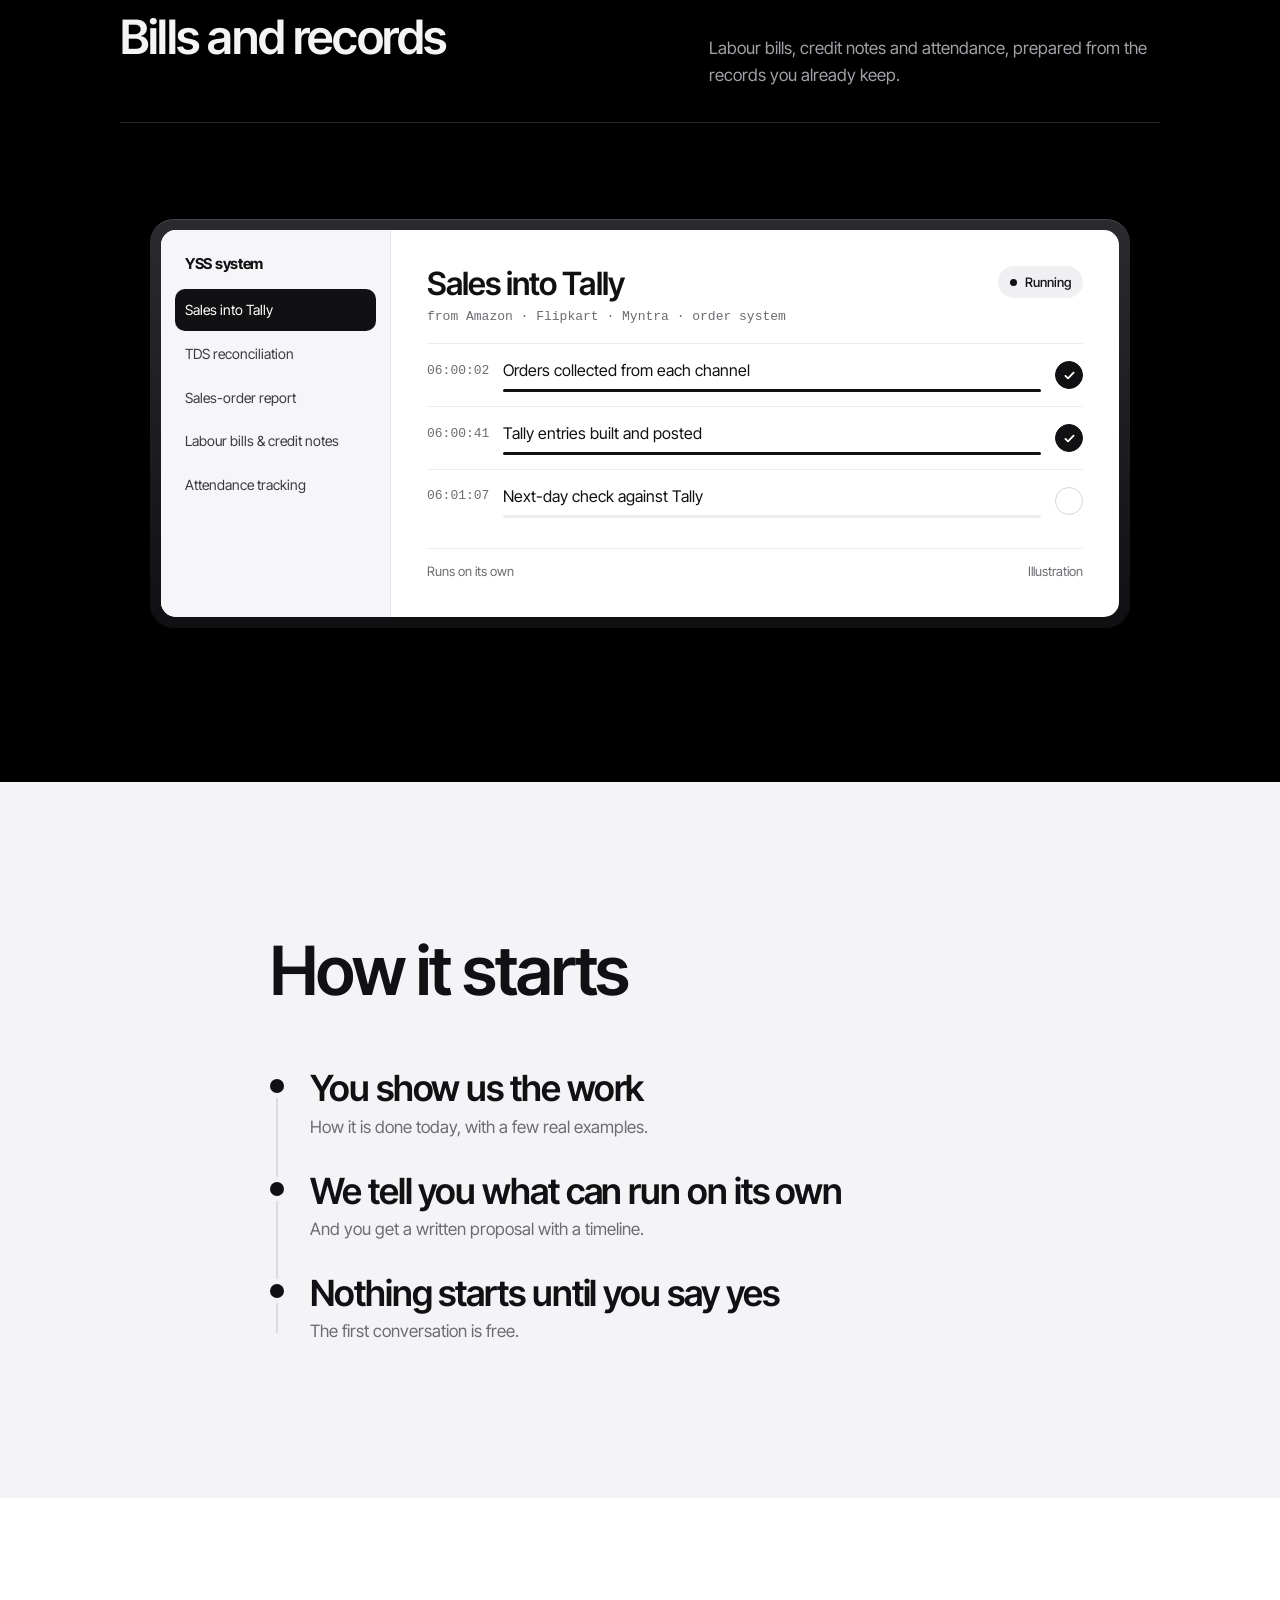
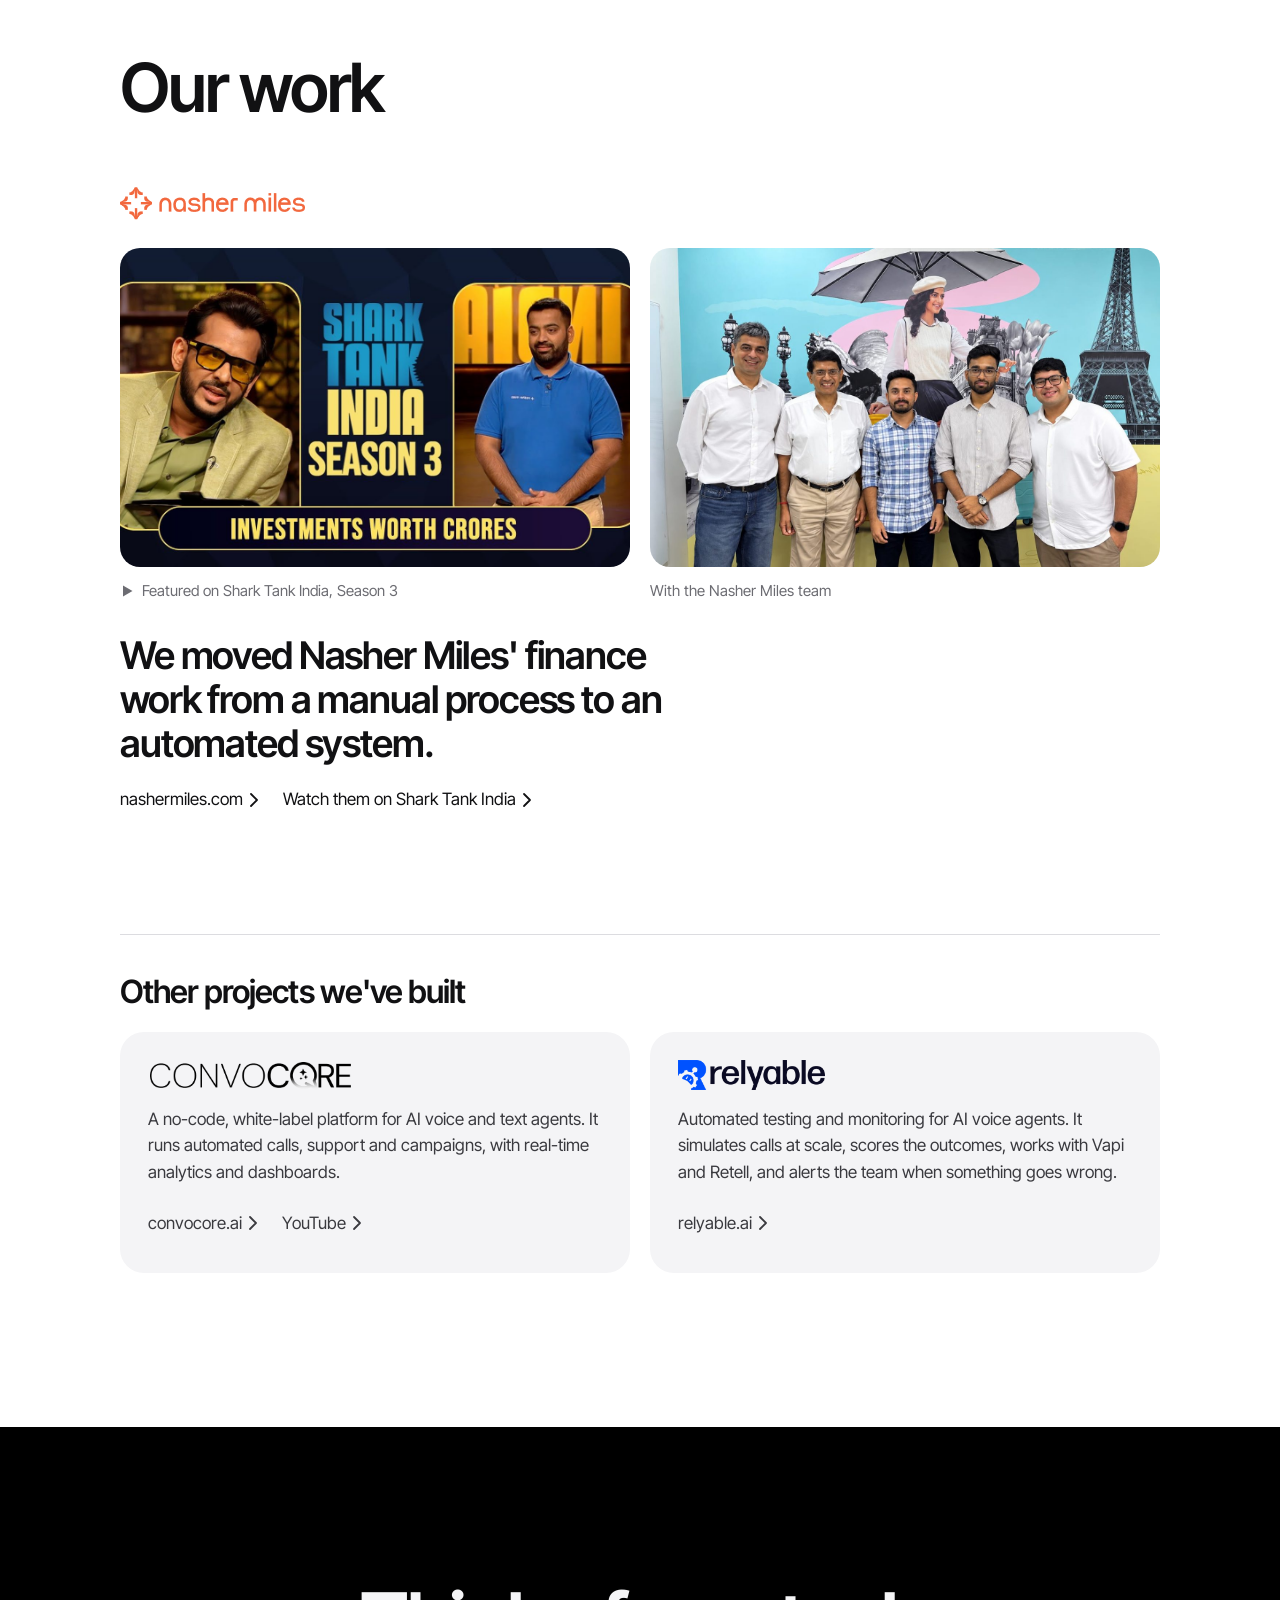
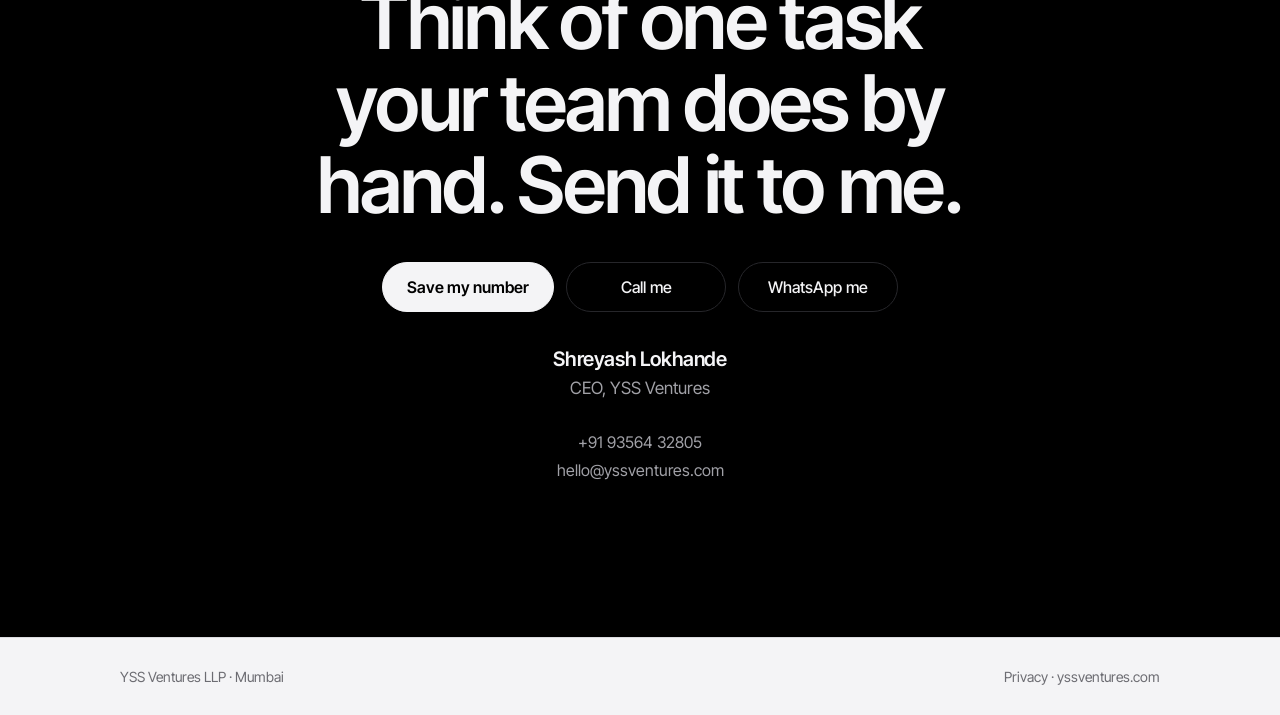
==== commit 0f591036: "HD favicon (vector YSS outlines, ico up to 256px) and a link-preview image for WhatsApp and LinkedIn" ====
--- a/card/index.html
+++ b/card/index.html
@@ -10,6 +10,12 @@
 <meta property="og:description" content="We automate the finance work your team does by hand.">
 <meta property="og:url" content="https://yssventures.com/card/">
 <meta property="og:type" content="website">
+<meta property="og:site_name" content="YSS Ventures">
+<meta property="og:image" content="https://yssventures.com/assets/og-image.png">
+<meta property="og:image:width" content="1200">
+<meta property="og:image:height" content="630">
+<meta property="og:image:alt" content="YSS Ventures: we automate the finance work your team does by hand.">
+<meta name="twitter:card" content="summary_large_image">
 <meta name="robots" content="noindex">
 <link rel="icon" href="/favicon.ico" sizes="48x48">
 <link rel="icon" href="/favicon.svg" type="image/svg+xml">
